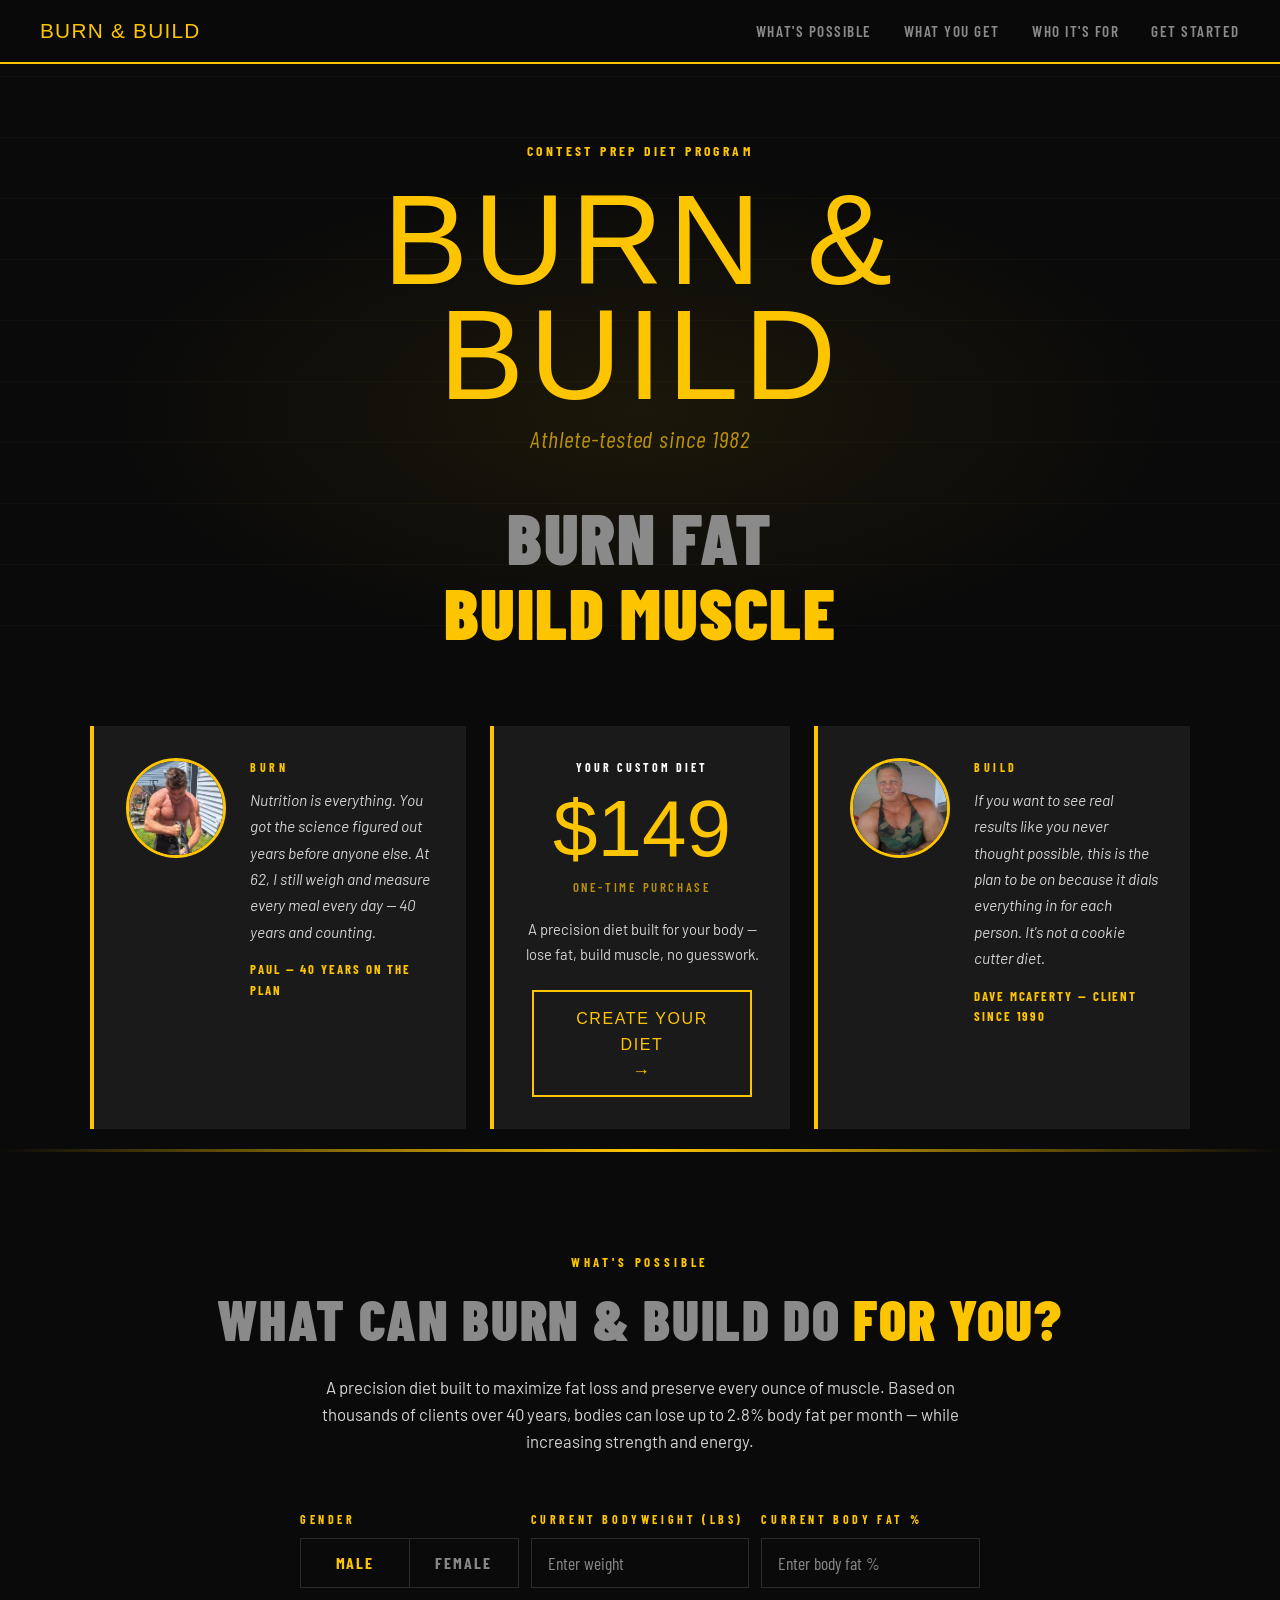
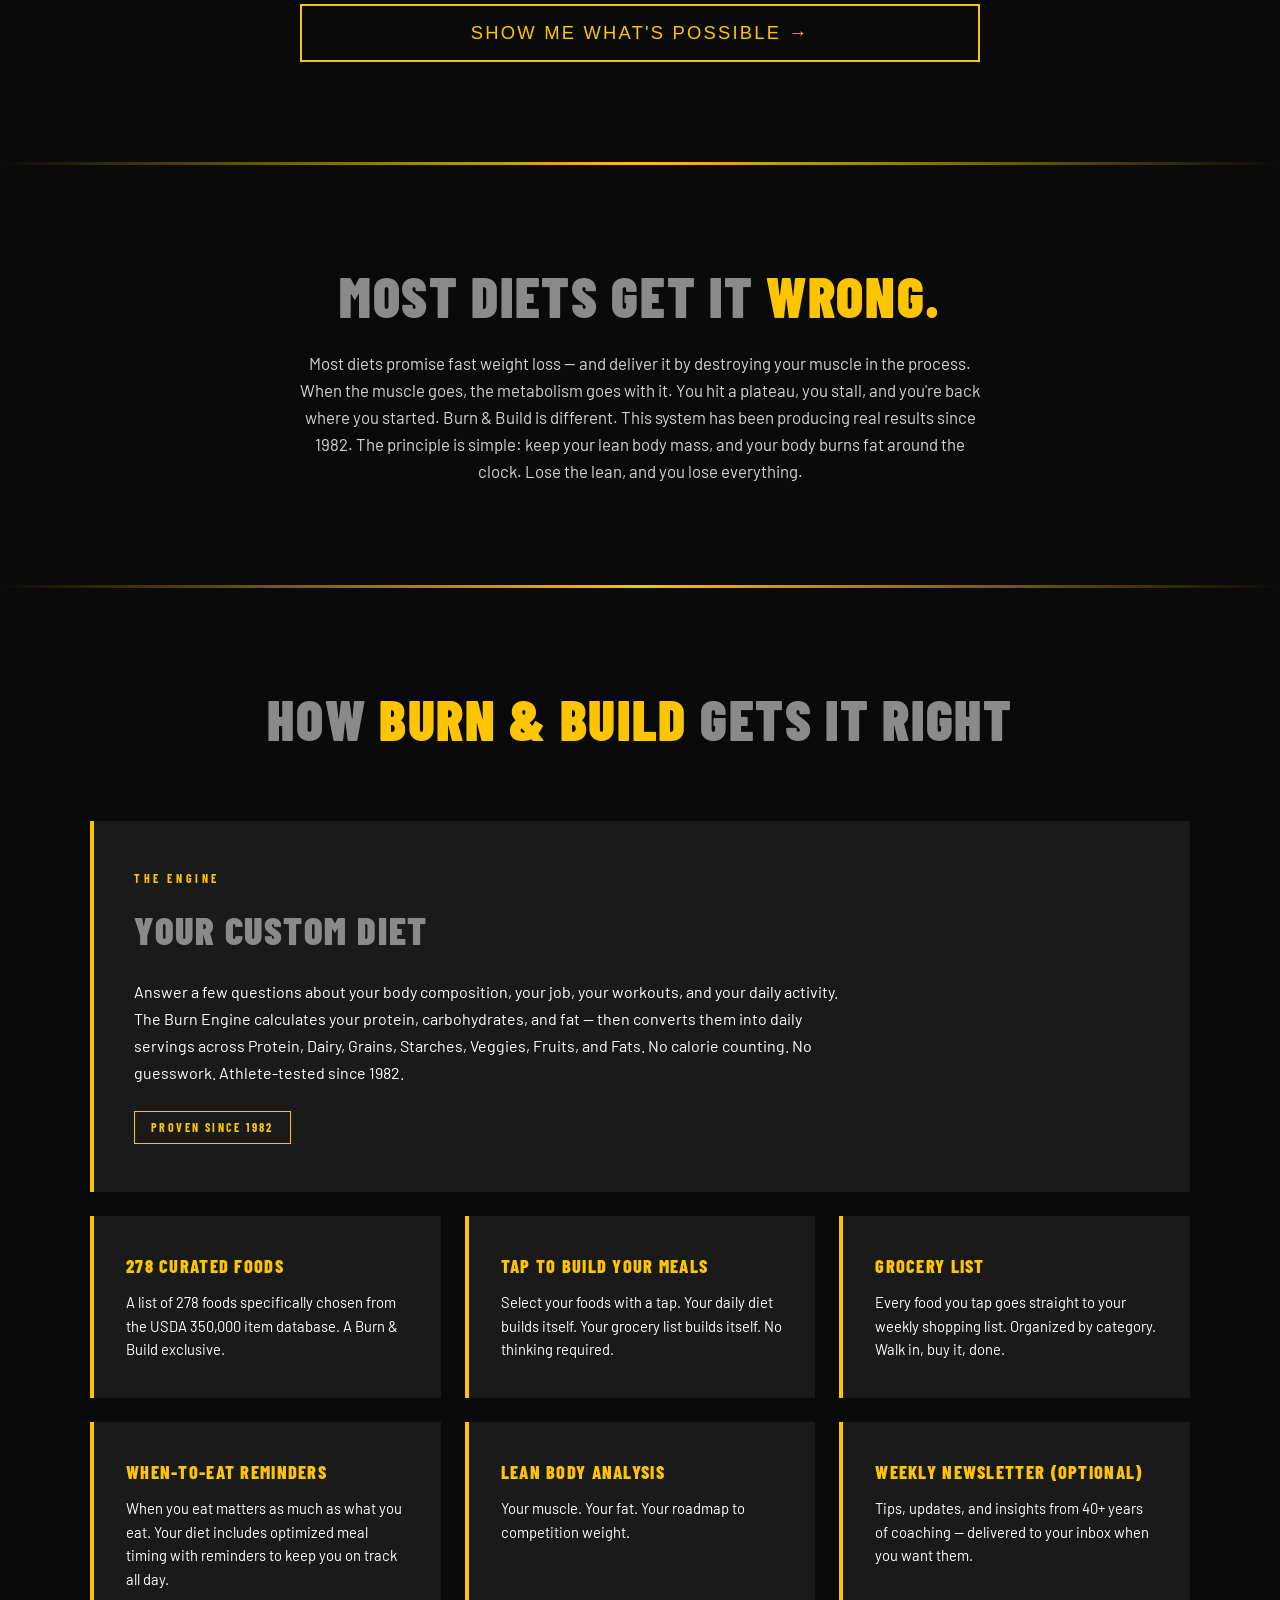
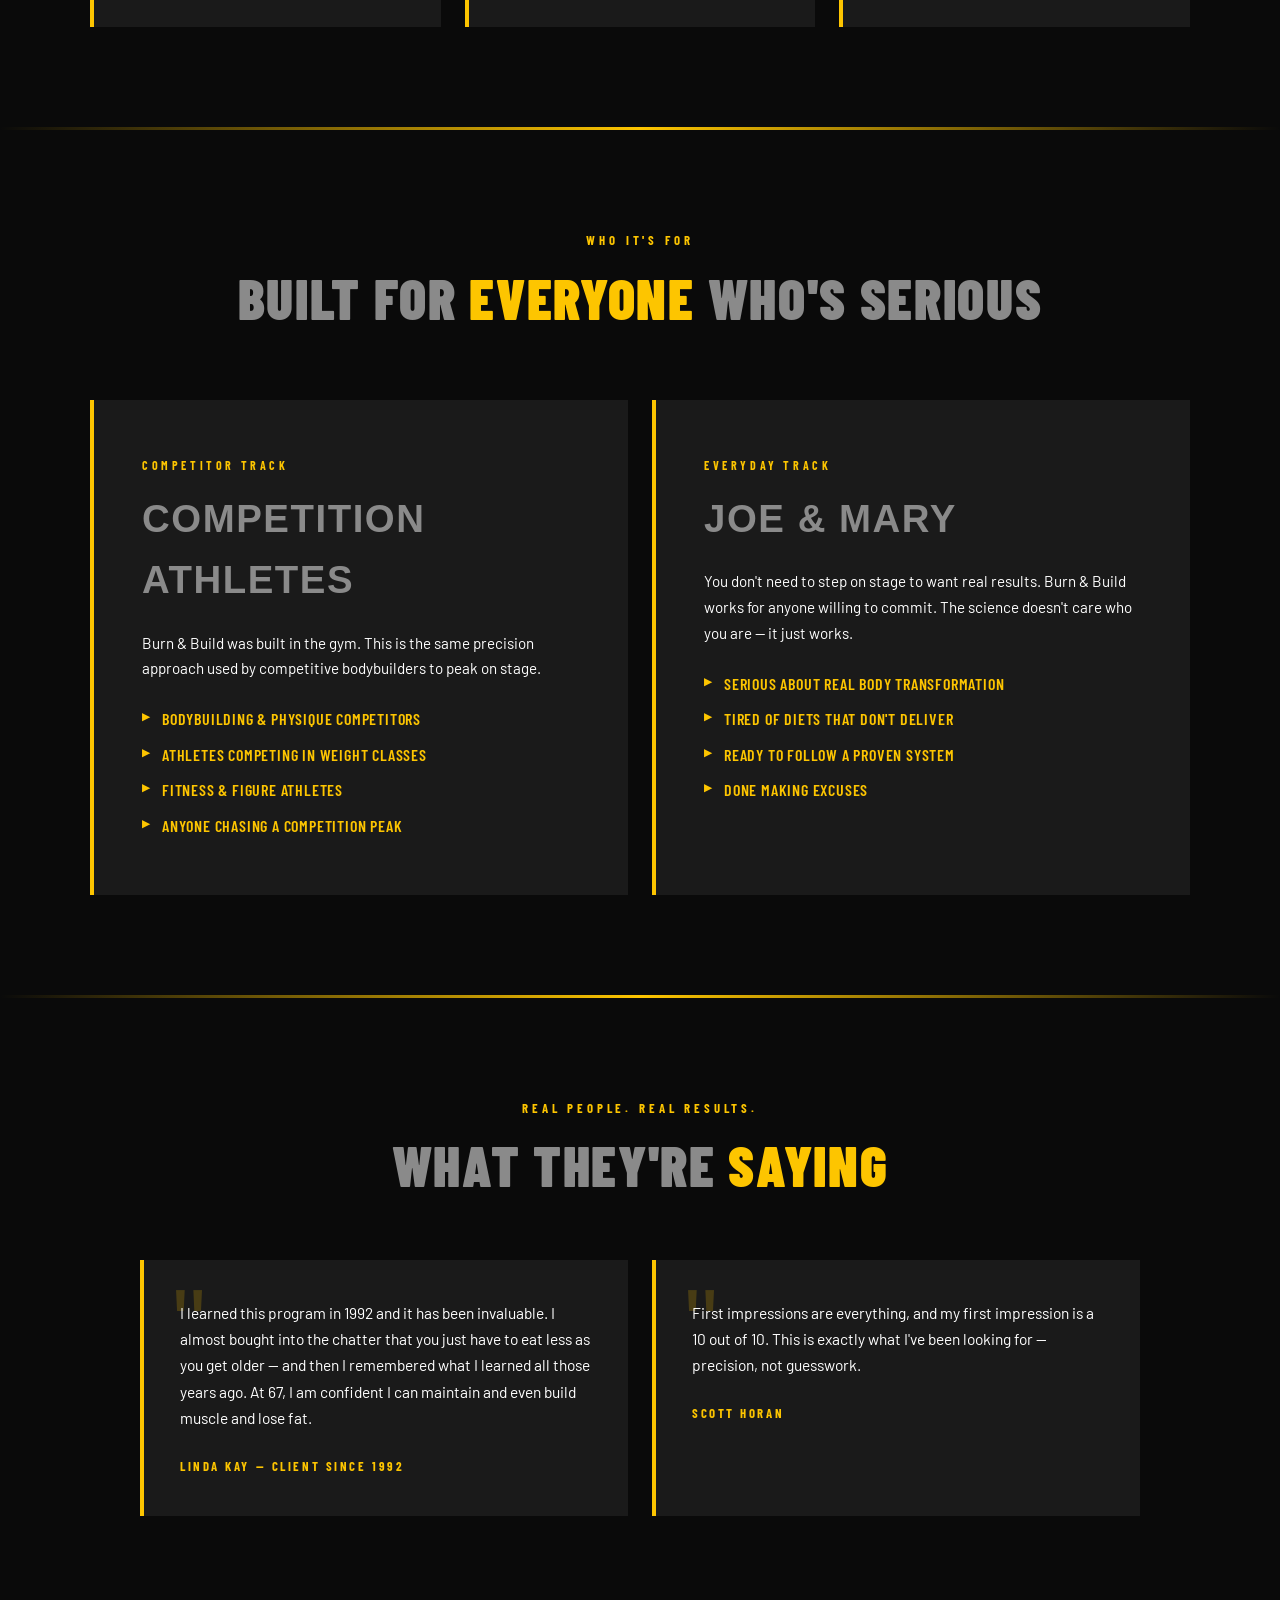
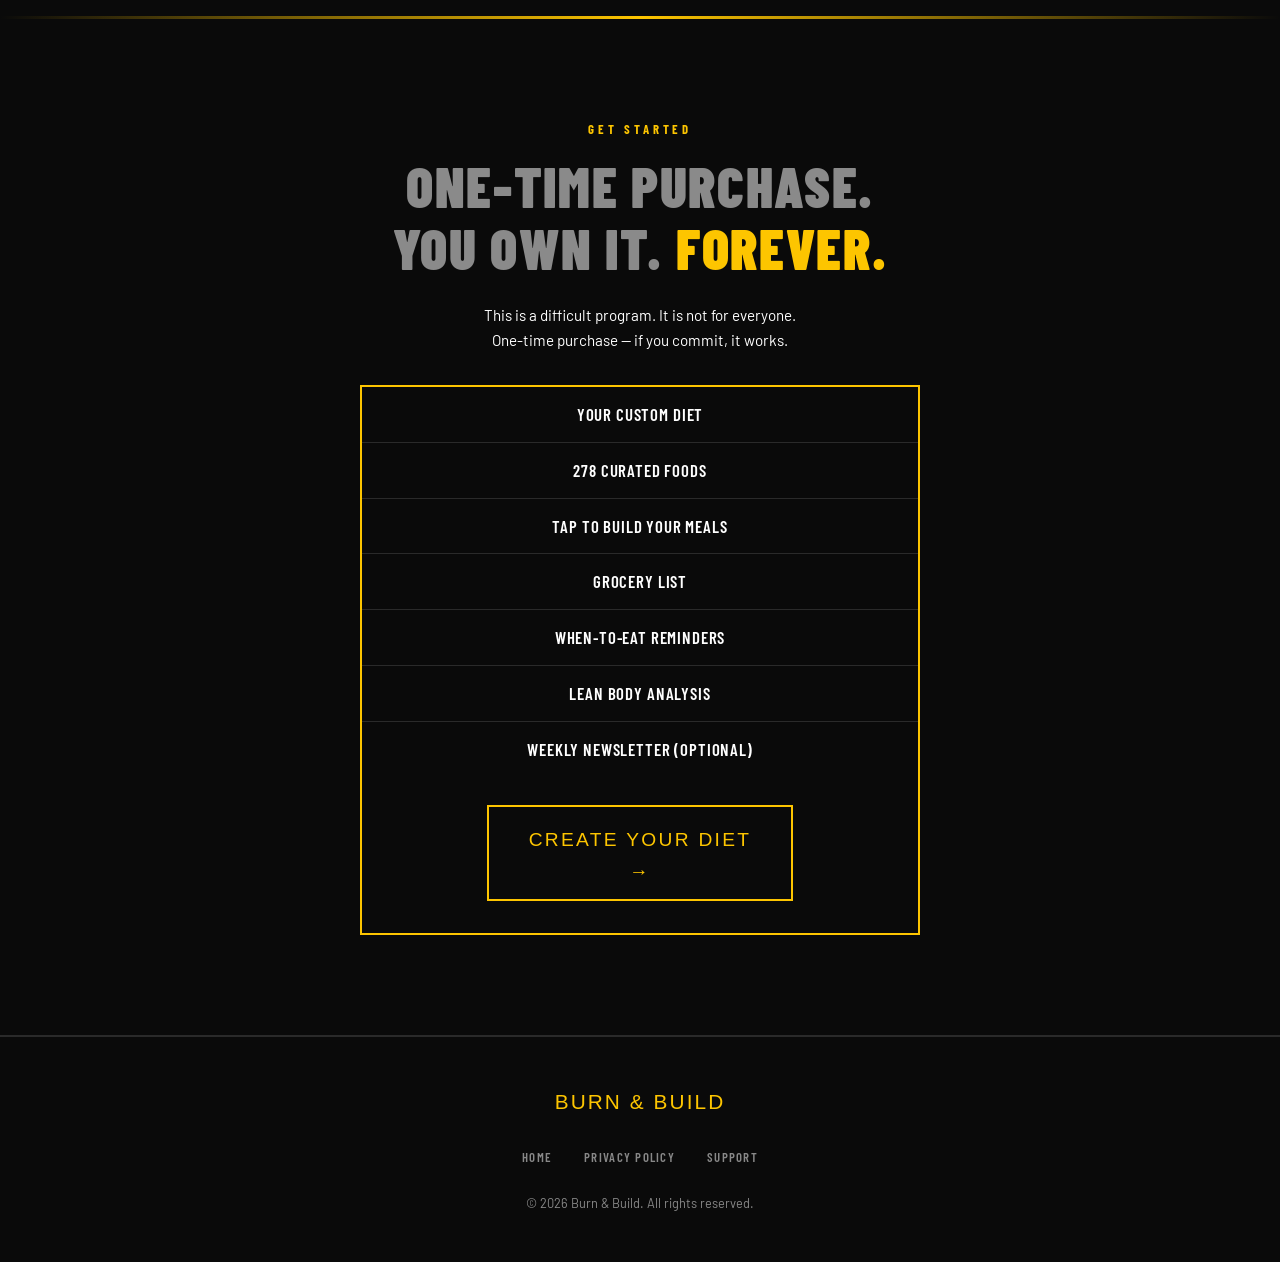
==== index.html @ c8ba6917 "Update curated foods card copy to USDA exclusive list Co-authored-by: Kory Edwards <koryedwards-del@" ====
<!DOCTYPE html>
<html lang="en">
<head>
  <meta charset="UTF-8" />
  <meta name="viewport" content="width=device-width, initial-scale=1.0" />
  <title>Burn & Build — Burn Fat. Build Muscle.</title>
  <meta name="description" content="A custom diet built from your body composition, job, workouts, and daily activity. No calorie counting. No guesswork. Athlete-tested since 1982." />
  <meta name="theme-color" content="#0A0A0A" />
  <link rel="canonical" href="https://burnandbuilddiet.com/" />
  <meta property="og:type" content="website" />
  <meta property="og:url" content="https://burnandbuilddiet.com/" />
  <meta property="og:title" content="Burn & Build — Burn Fat. Build Muscle." />
  <meta property="og:description" content="A custom diet built from your body composition, job, workouts, and daily activity. No calorie counting. No guesswork. Athlete-tested since 1982." />
  <link rel="icon" type="image/x-icon" href="favicon.ico" />
  <link rel="icon" type="image/png" sizes="32x32" href="favicon-32x32.png" />
  <link rel="icon" type="image/png" sizes="16x16" href="favicon-16x16.png" />
  <link rel="apple-touch-icon" sizes="180x180" href="apple-touch-icon.png" />
  <link rel="preconnect" href="https://fonts.googleapis.com" />
  <link href="https://fonts.googleapis.com/css2?family=Barlow+Condensed:wght@400;600;700;800;900&family=Barlow:wght@400;500;600&display=swap" rel="stylesheet" />
  <link rel="stylesheet" href="burnandbuild.css" />
  <style>
    .hero { display: flex; flex-direction: column; align-items: center; justify-content: center; text-align: center; padding: 140px 40px 20px; position: relative; overflow: hidden; }
    .hero::before { content: ''; position: absolute; inset: 0; background: radial-gradient(ellipse 60% 50% at 50% 60%, rgba(253,197,0,0.07) 0%, transparent 70%), repeating-linear-gradient(0deg, transparent, transparent 60px, rgba(253,197,0,0.03) 60px, rgba(253,197,0,0.03) 61px); pointer-events: none; }
    .wordmark { display: flex; flex-direction: column; align-items: center; width: 100%; max-width: 900px; margin-bottom: 16px; opacity: 0; animation: fadeUp 0.7s 0.3s forwards; position: relative; z-index: 1; }
    .wordmark-main { font-family: Impact, 'Arial Narrow', sans-serif; font-size: clamp(3rem, 12vw, 8rem); color: var(--yellow); letter-spacing: 0.04em; line-height: 0.9; text-transform: uppercase; }
    .wordmark-tagline { font-family: 'Barlow Condensed', sans-serif; font-weight: 400; font-style: italic; font-size: clamp(1rem, 2.5vw, 1.5rem); color: var(--yellow-dim); letter-spacing: 0.04em; margin-top: 8px; }
    .hero-eyebrow { font-family: 'Barlow Condensed', sans-serif; font-weight: 700; font-size: 0.85rem; letter-spacing: 0.25em; text-transform: uppercase; color: var(--yellow); margin-bottom: 20px; opacity: 0; animation: fadeUp 0.7s 0.1s forwards; position: relative; z-index: 1; }
    .hero-headline { font-family: 'Barlow Condensed', sans-serif; font-weight: 900; font-size: clamp(2rem, 6vw, 4.5rem); line-height: 1.05; text-transform: uppercase; letter-spacing: 0.02em; max-width: 900px; margin: 24px 0 16px; opacity: 0; animation: fadeUp 0.7s 0.6s forwards; color: #8A8A8A; position: relative; z-index: 1; }
    .hero-headline span { color: var(--yellow); }
    @keyframes fadeUp { from { opacity: 0; transform: translateY(24px); } to { opacity: 1; transform: translateY(0); } }

    .hero-stories { padding: 40px 40px 20px; background: var(--black); }
    .stories-inner { max-width: 1100px; margin: 0 auto; }
    .stories-grid { display: grid; grid-template-columns: 1fr minmax(240px, 300px) 1fr; gap: 24px; align-items: stretch; }
    .story-card { background: var(--gray); border: 1px solid var(--yellow-border); border-left: 4px solid var(--yellow); padding: 32px; display: grid; grid-template-columns: 100px 1fr; gap: 24px; align-items: start; }
    .story-price { background: var(--gray); border: 1px solid var(--yellow-border); border-left: 4px solid var(--yellow); padding: 32px 28px; text-align: center; display: flex; flex-direction: column; align-items: center; justify-content: center; }
    .story-price-label { font-family: 'Barlow Condensed', sans-serif; font-weight: 700; font-size: 0.75rem; letter-spacing: 0.25em; text-transform: uppercase; color: #FFFFFF; margin-bottom: 12px; }
    .story-price-amount { font-family: Impact, 'Arial Narrow', sans-serif; font-size: clamp(3.5rem, 8vw, 5rem); color: var(--yellow); line-height: 1; margin-bottom: 8px; }
    .story-price-period { font-family: 'Barlow Condensed', sans-serif; font-weight: 600; font-size: 0.8rem; letter-spacing: 0.2em; text-transform: uppercase; color: var(--yellow-dim); margin-bottom: 20px; }
    .story-price-body { color: var(--text-light); font-size: 0.92rem; line-height: 1.65; margin-bottom: 24px; }
    .story-price-cta { display: flex; flex-direction: column; align-items: center; gap: 6px; font-family: Impact, 'Arial Narrow', sans-serif; font-size: 1rem; letter-spacing: 0.1em; text-transform: uppercase; color: var(--yellow); border: 2px solid var(--yellow); padding: 14px 28px; text-decoration: none; transition: background 0.2s, color 0.2s; width: 100%; max-width: 220px; box-sizing: border-box; }
    .story-price-cta .cta-arrow { font-size: 1.1rem; line-height: 1; }
    .story-price-cta:hover { background: var(--yellow); color: var(--black); }
    .story-photo { width: 100px; height: 100px; border-radius: 50%; border: 3px solid var(--yellow); object-fit: cover; background: var(--dark); display: block; }
    .story-photo.placeholder { display: flex; align-items: center; justify-content: center; font-family: 'Barlow Condensed', sans-serif; font-weight: 900; font-size: 2rem; color: var(--yellow); }
    .story-label { font-family: 'Barlow Condensed', sans-serif; font-weight: 700; font-size: 0.75rem; letter-spacing: 0.3em; text-transform: uppercase; color: var(--yellow); margin-bottom: 10px; }
    .story-quote { color: var(--text-light); font-size: 0.97rem; line-height: 1.7; margin-bottom: 14px; font-style: italic; }
    .story-author { font-family: 'Barlow Condensed', sans-serif; font-weight: 700; font-size: 0.8rem; letter-spacing: 0.15em; text-transform: uppercase; color: var(--yellow); }
    .hero-cta { display: inline-block; font-family: Impact, 'Arial Narrow', sans-serif; font-size: 1.2rem; letter-spacing: 0.12em; text-transform: uppercase; color: var(--yellow); border: 2px solid var(--yellow); padding: 18px 48px; text-decoration: none; transition: background 0.2s, color 0.2s; }
    .hero-cta:hover { background: var(--yellow); color: var(--black); }

    .philosophy { background: var(--black); padding: 100px 40px; text-align: center; }
    .how { padding: 100px 40px; background: var(--black); }
    .how-inner { max-width: 1100px; margin: 0 auto; }
    .how-header { text-align: center; margin-bottom: 72px; }
    .deliver-hero { background: var(--gray); border: 1px solid var(--yellow-border); border-left: 4px solid var(--yellow); padding: 48px 40px; margin-bottom: 24px; }
    .deliver-hero-label { font-family: 'Barlow Condensed', sans-serif; font-weight: 700; font-size: 0.75rem; letter-spacing: 0.3em; text-transform: uppercase; color: var(--yellow); margin-bottom: 12px; }
    .deliver-hero-title { font-family: 'Barlow Condensed', sans-serif; font-weight: 900; font-size: clamp(1.8rem, 3vw, 2.6rem); text-transform: uppercase; letter-spacing: 0.04em; color: #8A8A8A; margin-bottom: 16px; }
    .deliver-hero-body { color: #FFFFFF; font-size: 1rem; line-height: 1.7; max-width: 720px; margin-bottom: 24px; }
    .deliver-hero-badge { display: inline-block; border: 1px solid var(--yellow); color: var(--yellow); font-family: 'Barlow Condensed', sans-serif; font-weight: 700; font-size: 0.75rem; letter-spacing: 0.2em; text-transform: uppercase; padding: 6px 16px; }
    .deliver-grid { display: grid; grid-template-columns: repeat(3, 1fr); gap: 24px; }
    .deliver-card { background: var(--gray); padding: 36px 32px; border: 1px solid var(--yellow-border); border-left: 4px solid var(--yellow); }
    .deliver-title { font-family: 'Barlow Condensed', sans-serif; font-weight: 800; font-size: 1.15rem; letter-spacing: 0.07em; text-transform: uppercase; color: var(--yellow); margin-bottom: 10px; }
    .deliver-body { color: #FFFFFF; font-size: 0.92rem; line-height: 1.6; }

    .who { padding: 100px 40px; background: var(--black); }
    .who-inner { max-width: 1100px; margin: 0 auto; }
    .who-header { text-align: center; margin-bottom: 72px; }
    .who-cards { display: grid; grid-template-columns: 1fr 1fr; gap: 24px; }
    .who-card { background: var(--gray); padding: 56px 48px; border: 1px solid var(--yellow-border); border-left: 4px solid var(--yellow); }
    .who-card-label { font-family: 'Barlow Condensed', sans-serif; font-weight: 700; font-size: 0.75rem; letter-spacing: 0.3em; text-transform: uppercase; color: var(--yellow); margin-bottom: 12px; }
    .who-card-title { font-family: Impact, 'Arial Narrow', sans-serif; font-size: 2.4rem; text-transform: uppercase; letter-spacing: 0.04em; color: #8A8A8A; margin-bottom: 20px; }
    .who-card-body { color: #FFFFFF; font-size: 0.95rem; line-height: 1.7; }
    .who-list { margin-top: 24px; list-style: none; display: flex; flex-direction: column; gap: 10px; }
    .who-list li { font-family: 'Barlow Condensed', sans-serif; font-weight: 600; font-size: 1rem; letter-spacing: 0.05em; text-transform: uppercase; padding-left: 20px; position: relative; color: var(--yellow); }
    .who-list li::before { content: '▶'; position: absolute; left: 0; color: var(--yellow); font-size: 0.6rem; top: 3px; }

    .testimonials { padding: 100px 40px; background: var(--black); }
    .testimonials-inner { max-width: 1000px; margin: 0 auto; }
    .testimonials-header { text-align: center; margin-bottom: 64px; }
    .testi-grid { display: grid; grid-template-columns: repeat(auto-fit, minmax(300px, 1fr)); gap: 24px; }
    .testi { background: var(--gray); padding: 40px 36px; position: relative; border: 1px solid var(--yellow-border); border-left: 4px solid var(--yellow); }
    .testi::before { content: '"'; font-family: Impact, sans-serif; font-size: 6rem; color: var(--yellow); line-height: 1; opacity: 0.2; position: absolute; top: 16px; left: 28px; }
    .testi-text { color: #FFFFFF; font-size: 0.97rem; line-height: 1.7; margin-bottom: 24px; position: relative; z-index: 1; }
    .testi-author { font-family: 'Barlow Condensed', sans-serif; font-weight: 700; font-size: 0.8rem; letter-spacing: 0.2em; text-transform: uppercase; color: var(--yellow); }

    .pricing { padding: 100px 40px; background: var(--black); text-align: center; }
    .pricing-inner { max-width: 560px; margin: 0 auto; }
    .pricing-intro { color: #FFFFFF; font-size: 0.95rem; line-height: 1.65; margin-bottom: 32px; }
    .price-box { border: 2px solid var(--yellow); padding: 0; margin: 0; text-align: center; overflow: hidden; }
    .price-includes { list-style: none; margin: 0; display: flex; flex-direction: column; }
    .price-includes li { font-family: 'Barlow Condensed', sans-serif; font-weight: 600; font-size: 1.05rem; letter-spacing: 0.05em; text-transform: uppercase; color: #FFFFFF; padding: 14px 24px; border-bottom: 1px solid var(--gray-mid); }
    .price-includes li:last-child { border-bottom: none; }
    .price-cta-wrap { padding: 28px 32px 32px; display: flex; justify-content: center; }
    .price-cta { display: flex; flex-direction: column; align-items: center; gap: 6px; font-family: Impact, 'Arial Narrow', sans-serif; font-size: 1.2rem; letter-spacing: 0.12em; text-transform: uppercase; color: var(--yellow); background: transparent; border: 2px solid var(--yellow); padding: 18px 40px; text-decoration: none; transition: background 0.2s, color 0.2s; box-sizing: border-box; min-width: 220px; }
    .price-cta .cta-arrow { font-size: 1.2rem; line-height: 1; }
    .price-cta:hover { background: var(--yellow); color: var(--black); }

    .calculator { padding: 100px 40px; background: var(--black); }
    .calc-inner { max-width: 1100px; margin: 0 auto; }
    .calc-header { text-align: center; margin-bottom: 56px; }
    .calc-header .section-body { margin-bottom: 0; }
    .calc-form { max-width: 680px; margin: 0 auto; }
    .calc-results { display: none; margin-top: 40px; border-top: 1px solid var(--gray-mid); padding-top: 32px; max-width: 680px; margin-left: auto; margin-right: auto; }
    .calc-col { display: flex; flex-direction: column; }
    .calc-label { font-family: 'Barlow Condensed', sans-serif; font-weight: 700; font-size: 0.75rem; letter-spacing: 0.3em; text-transform: uppercase; color: var(--yellow); margin-bottom: 8px; }
    .gender-tabs { display: flex; height: 50px; border: 1.5px solid var(--gray-mid); box-sizing: border-box; }
    .gender-tab { flex: 1; padding: 0; height: 100%; font-family: 'Barlow Condensed', sans-serif; font-weight: 700; font-size: 1rem; letter-spacing: 0.12em; text-transform: uppercase; border: none; cursor: pointer; transition: color 0.15s; background: var(--black); color: var(--text-dim); }
    .gender-tab:first-child { border-right: 1px solid var(--gray-mid); }
    .gender-tab.active { color: var(--yellow); background: var(--black); }
    .calc-input { display: block; width: 100%; height: 50px; background: var(--black); border: 1.5px solid var(--gray-mid); color: var(--text); font-family: 'Barlow Condensed', sans-serif; font-weight: 600; font-size: 1.1rem; padding: 0 16px; outline: none; transition: border-color 0.2s; box-sizing: border-box; }
    #calc-gender { display: none; }
    .calc-input::placeholder { color: var(--text-dim); font-weight: 400; }
    .calc-input:focus { border-color: var(--yellow); }
    .calc-input::-webkit-outer-spin-button, .calc-input::-webkit-inner-spin-button { -webkit-appearance: none; margin: 0; }
    .calc-input[type=number] { -moz-appearance: textfield; }
    .calc-btn { display: block; width: 100%; background: none; color: var(--yellow); border: 2px solid var(--yellow); font-family: Impact, 'Arial Narrow', sans-serif; font-size: 1.15rem; letter-spacing: 0.12em; text-transform: uppercase; padding: 16px 0; cursor: pointer; transition: background 0.2s, color 0.2s; margin-top: 8px; }
    .calc-btn:hover { background: var(--yellow); color: var(--black); }
    .calc-results.visible { display: block; }
    .calc-row { display: grid; grid-template-columns: 1fr 1fr 1fr; gap: 12px; margin-bottom: 16px; align-items: end; }
    .calc-narrative { font-size: 1.05rem; color: #FFFFFF; line-height: 1.7; margin-bottom: 32px; }
    .calc-narrative strong { color: #FFFFFF; font-weight: 700; }
    .calc-table { width: 100%; border-collapse: collapse; margin-bottom: 24px; }
    .calc-table th { font-family: 'Barlow Condensed', sans-serif; font-weight: 700; font-size: 0.72rem; letter-spacing: 0.2em; text-transform: uppercase; color: var(--text-dim); padding: 0 0 12px; text-align: left; border-bottom: 1px solid var(--gray-mid); }
    .calc-table td { padding: 16px 0; border-bottom: 1px solid rgba(255,255,255,0.05); font-size: 0.97rem; color: #FFFFFF; vertical-align: middle; }
    .calc-table tr.row-current td { font-weight: 700; color: #FFFFFF; }
    .ace-badge { display: inline-block; background: transparent; color: var(--yellow); font-family: 'Barlow Condensed', sans-serif; font-weight: 700; font-size: 0.7rem; letter-spacing: 0.12em; text-transform: uppercase; padding: 3px 8px; margin-left: 8px; vertical-align: middle; }
    .calc-disclaimer { font-size: 0.78rem; color: #FFFFFF; line-height: 1.6; margin-top: 24px; }

    @media (max-width: 900px) {
      .stories-grid { grid-template-columns: 1fr; }
      .story-card { grid-template-columns: 80px 1fr; padding: 28px 24px; }
      .story-price { padding: 40px 28px; }
      .who-cards { grid-template-columns: 1fr; }
      .deliver-grid { grid-template-columns: 1fr 1fr; }
    }
    @media (max-width: 600px) {
      .hero { padding: 100px 20px 60px; }
      .who-card { padding: 40px 28px; }
      .deliver-grid { grid-template-columns: 1fr; }
      .deliver-hero { padding: 36px 24px; }
      .calculator { padding: 80px 20px; }
      .calc-row { grid-template-columns: 1fr; gap: 16px; }
      .pricing { padding: 80px 20px; }
      .price-cta-wrap { padding: 24px 20px 28px; }
    }
  </style>
</head>
<body>

  <nav>
    <a href="/" class="nav-logo">Burn &amp; Build</a>
    <ul class="nav-links">
      <li><a href="#calculator">What's Possible</a></li>
      <li><a href="#how">What You Get</a></li>
      <li><a href="#who">Who It's For</a></li>
      <li><a href="#pricing">Get Started</a></li>
    </ul>
    <button class="hamburger" id="hamburger" aria-label="Menu"><span></span><span></span><span></span></button>
  </nav>
  <div class="mobile-nav" id="mobile-nav">
    <a href="#calculator">What's Possible</a>
    <a href="#how">What You Get</a>
    <a href="#who">Who It's For</a>
    <a href="#pricing">Get Started</a>
    <a href="/privacypolicy.html">Privacy Policy</a>
    <a href="/support.html">Support</a>
  </div>

  <section class="hero">
    <p class="hero-eyebrow">Contest Prep Diet Program</p>
    <div class="wordmark">
      <div class="wordmark-main">Burn &amp; Build</div>
      <div class="wordmark-tagline">Athlete-tested since 1982</div>
    </div>
    <h1 class="hero-headline">Burn Fat<br /><span>Build Muscle</span></h1>
  </section>

  <section class="hero-stories" id="stories">
    <div class="stories-inner">
      <div class="stories-grid">
        <article class="story-card">
          <img class="story-photo" src="images/paulmix62.png" alt="Paul" width="100" height="100" onerror="this.replaceWith(Object.assign(document.createElement('div'),{className:'story-photo placeholder',textContent:'P'}))" />
          <div>
            <p class="story-label">Burn</p>
            <p class="story-quote">Nutrition is everything. You got the science figured out years before anyone else. At 62, I still weigh and measure every meal every day — 40 years and counting.</p>
            <p class="story-author">Paul — 40 Years on the Plan</p>
          </div>
        </article>
        <article class="story-price">
          <p class="story-price-label">Your Custom Diet</p>
          <p class="story-price-amount">$149</p>
          <p class="story-price-period">One-Time Purchase</p>
          <p class="story-price-body">A precision diet built for your body — lose fat, build muscle, no guesswork.</p>
          <a class="story-price-cta" href="https://program-creator-3tzd.onrender.com/createyourfoodplan/"><span>Create Your Diet</span><span class="cta-arrow">&rarr;</span></a>
        </article>
        <article class="story-card">
          <img class="story-photo" src="images/dave.jpg" alt="Dave McAferty" width="100" height="100" onerror="this.replaceWith(Object.assign(document.createElement('div'),{className:'story-photo placeholder',textContent:'D'}))" />
          <div>
            <p class="story-label">Build</p>
            <p class="story-quote">If you want to see real results like you never thought possible, this is the plan to be on because it dials everything in for each person. It's not a cookie cutter diet.</p>
            <p class="story-author">Dave McAferty — Client Since 1990</p>
          </div>
        </article>
      </div>
    </div>
  </section>

  <div class="divider"></div>

  <section class="calculator" id="calculator">
    <div class="calc-inner">
      <div class="calc-header">
        <p class="section-label">What's Possible</p>
        <h2 class="section-title">What Can Burn &amp; Build Do <span>for You?</span></h2>
        <p class="section-body">A precision diet built to maximize fat loss and preserve every ounce of muscle. Based on thousands of clients over 40 years, bodies can lose up to 2.8% body fat per month — while increasing strength and energy.</p>
      </div>
      <div class="calc-form">
      <div class="calc-row">
        <div class="calc-col">
          <div class="calc-label">Gender</div>
          <div class="gender-tabs">
            <button class="gender-tab active" id="tab-male" type="button">Male</button>
            <button class="gender-tab" id="tab-female" type="button">Female</button>
          </div>
          <input type="hidden" id="calc-gender" value="male" />
        </div>
        <div class="calc-col">
          <div class="calc-label">Current Bodyweight (lbs)</div>
          <input class="calc-input" id="calc-weight" type="number" min="1" placeholder="Enter weight" />
        </div>
        <div class="calc-col">
          <div class="calc-label">Current Body Fat %</div>
          <input class="calc-input" id="calc-bf" type="number" min="1" max="70" placeholder="Enter body fat %" />
        </div>
      </div>
      <button class="calc-btn" id="calc-btn" type="button">Show Me What's Possible &rarr;</button>
      </div>
      <div class="calc-results" id="calc-results">
        <p class="calc-narrative" id="calc-narrative"></p>
        <table class="calc-table">
          <thead><tr><th>Timeline</th><th>Body Fat %</th><th>Bodyweight</th></tr></thead>
          <tbody id="calc-tbody"></tbody>
        </table>
        <p class="calc-disclaimer">Results may vary. This tool is for informational purposes only and does not constitute medical or nutritional advice. Individual results depend on starting body composition, program adherence, diet, exercise, and other factors. Consult a qualified healthcare professional before beginning any diet or exercise program.</p>
      </div>
    </div>
  </section>

  <div class="divider"></div>

  <section class="philosophy">
    <h2 class="section-title">Most Diets Get It <span>Wrong.</span></h2>
    <p class="section-body">Most diets promise fast weight loss — and deliver it by destroying your muscle in the process. When the muscle goes, the metabolism goes with it. You hit a plateau, you stall, and you're back where you started. Burn &amp; Build is different. This system has been producing real results since 1982. The principle is simple: keep your lean body mass, and your body burns fat around the clock. Lose the lean, and you lose everything.</p>
  </section>

  <div class="divider"></div>

  <section class="how" id="how">
    <div class="how-inner">
      <div class="how-header">
        <h2 class="section-title">How <span>Burn &amp; Build</span> Gets It Right</h2>
      </div>
      <div class="deliver-hero">
        <div class="deliver-hero-label">The Engine</div>
        <h3 class="deliver-hero-title">Your Custom Diet</h3>
        <p class="deliver-hero-body">Answer a few questions about your body composition, your job, your workouts, and your daily activity. The Burn Engine calculates your protein, carbohydrates, and fat — then converts them into daily servings across Protein, Dairy, Grains, Starches, Veggies, Fruits, and Fats. No calorie counting. No guesswork. Athlete-tested since 1982.</p>
        <span class="deliver-hero-badge">Proven Since 1982</span>
      </div>
      <div class="deliver-grid">
        <div class="deliver-card">
          <div class="deliver-title">278 Curated Foods</div>
          <p class="deliver-body">A list of 278 foods specifically chosen from the USDA 350,000 item database. A Burn &amp; Build exclusive.</p>
        </div>
        <div class="deliver-card">
          <div class="deliver-title">Tap to Build Your Meals</div>
          <p class="deliver-body">Select your foods with a tap. Your daily diet builds itself. Your grocery list builds itself. No thinking required.</p>
        </div>
        <div class="deliver-card">
          <div class="deliver-title">Grocery List</div>
          <p class="deliver-body">Every food you tap goes straight to your weekly shopping list. Organized by category. Walk in, buy it, done.</p>
        </div>
        <div class="deliver-card">
          <div class="deliver-title">When-to-Eat Reminders</div>
          <p class="deliver-body">When you eat matters as much as what you eat. Your diet includes optimized meal timing with reminders to keep you on track all day.</p>
        </div>
        <div class="deliver-card">
          <div class="deliver-title">Lean Body Analysis</div>
          <p class="deliver-body">Your muscle. Your fat. Your roadmap to competition weight.</p>
        </div>
        <div class="deliver-card">
          <div class="deliver-title">Weekly Newsletter (Optional)</div>
          <p class="deliver-body">Tips, updates, and insights from 40+ years of coaching — delivered to your inbox when you want them.</p>
        </div>
      </div>
    </div>
  </section>

  <div class="divider"></div>

  <section class="who" id="who">
    <div class="who-inner">
      <div class="who-header">
        <p class="section-label">Who It's For</p>
        <h2 class="section-title">Built for <span>Everyone</span> Who's Serious</h2>
      </div>
      <div class="who-cards">
        <div class="who-card">
          <div class="who-card-label">Competitor Track</div>
          <h3 class="who-card-title">Competition Athletes</h3>
          <p class="who-card-body">Burn &amp; Build was built in the gym. This is the same precision approach used by competitive bodybuilders to peak on stage.</p>
          <ul class="who-list">
            <li>Bodybuilding &amp; Physique Competitors</li>
            <li>Athletes Competing in Weight Classes</li>
            <li>Fitness &amp; Figure Athletes</li>
            <li>Anyone Chasing a Competition Peak</li>
          </ul>
        </div>
        <div class="who-card">
          <div class="who-card-label">Everyday Track</div>
          <h3 class="who-card-title">Joe &amp; Mary</h3>
          <p class="who-card-body">You don't need to step on stage to want real results. Burn &amp; Build works for anyone willing to commit. The science doesn't care who you are — it just works.</p>
          <ul class="who-list">
            <li>Serious About Real Body Transformation</li>
            <li>Tired of Diets That Don't Deliver</li>
            <li>Ready to Follow a Proven System</li>
            <li>Done Making Excuses</li>
          </ul>
        </div>
      </div>
    </div>
  </section>

  <div class="divider"></div>

  <section class="testimonials">
    <div class="testimonials-inner">
      <div class="testimonials-header">
        <p class="section-label">Real People. Real Results.</p>
        <h2 class="section-title">What They're <span>Saying</span></h2>
      </div>
      <div class="testi-grid">
        <div class="testi">
          <p class="testi-text">I learned this program in 1992 and it has been invaluable. I almost bought into the chatter that you just have to eat less as you get older — and then I remembered what I learned all those years ago. At 67, I am confident I can maintain and even build muscle and lose fat.</p>
          <div class="testi-author">Linda Kay — Client Since 1992</div>
        </div>
        <div class="testi">
          <p class="testi-text">First impressions are everything, and my first impression is a 10 out of 10. This is exactly what I've been looking for — precision, not guesswork.</p>
          <div class="testi-author">Scott Horan</div>
        </div>
      </div>
    </div>
  </section>

  <div class="divider"></div>

  <section class="pricing" id="pricing">
    <div class="pricing-inner">
      <p class="section-label">Get Started</p>
      <h2 class="section-title">One-Time Purchase. You Own It. <span>Forever.</span></h2>
      <p class="pricing-intro">This is a difficult program. It is not for everyone.<br />One-time purchase — if you commit, it works.</p>
      <div class="price-box">
        <ul class="price-includes">
          <li>Your Custom Diet</li>
          <li>278 Curated Foods</li>
          <li>Tap to Build Your Meals</li>
          <li>Grocery List</li>
          <li>When-to-Eat Reminders</li>
          <li>Lean Body Analysis</li>
          <li>Weekly Newsletter (Optional)</li>
        </ul>
        <div class="price-cta-wrap">
          <a class="price-cta" href="https://program-creator-3tzd.onrender.com/createyourfoodplan/"><span>Create Your Diet</span><span class="cta-arrow">&rarr;</span></a>
        </div>
      </div>
    </div>
  </section>

  <footer>
    <div class="footer-logo">Burn &amp; Build</div>
    <ul class="footer-links">
      <li><a href="/">Home</a></li>
      <li><a href="/privacypolicy.html">Privacy Policy</a></li>
      <li><a href="/support.html">Support</a></li>
    </ul>
    <p class="footer-copy">&copy; 2026 Burn &amp; Build. All rights reserved.</p>
  </footer>

  <script>
    document.getElementById('tab-male').addEventListener('click', function() {
      document.getElementById('calc-gender').value = 'male';
      document.getElementById('tab-male').classList.add('active');
      document.getElementById('tab-female').classList.remove('active');
    });
    document.getElementById('tab-female').addEventListener('click', function() {
      document.getElementById('calc-gender').value = 'female';
      document.getElementById('tab-female').classList.add('active');
      document.getElementById('tab-male').classList.remove('active');
    });

    function aceBadge(bf, gender, isFloor) {
      if (isFloor) return { label: 'Showtime', cls: '' };
      if (gender === 'male') { if (bf <= 24 && bf > 13) return { label: 'Average', cls: '' }; }
      else { if (bf <= 31 && bf > 20) return { label: 'Average', cls: '' }; }
      return null;
    }

    document.getElementById('calc-btn').addEventListener('click', function () {
      var gender = document.getElementById('calc-gender').value;
      var weight = parseFloat(document.getElementById('calc-weight').value);
      var bf = parseFloat(document.getElementById('calc-bf').value);
      var targetBf = gender === 'male' ? 4.68 : 8.95;
      var dropPerMonth = 2.8;
      var weeksPerCycle = 8;
      var dropPerCycle = dropPerMonth * (weeksPerCycle / 4);
      if (!weight || weight <= 0 || !bf || bf <= targetBf || bf > 70) return;
      var lbm = weight * (1 - bf / 100);
      var finalWeight = lbm / (1 - targetBf / 100);
      var fullCycles = Math.floor((bf - targetBf) / dropPerCycle);
      var remainder = (bf - targetBf) % dropPerCycle;
      var partialWeeks = remainder > 0 ? (remainder / dropPerCycle) * 8 : 0;
      var totalWeeks = fullCycles * 8 + partialWeeks;
      var wholeWeeks = Math.round(totalWeeks);
      document.getElementById('calc-narrative').innerHTML =
        '<strong>Pro Tip:</strong> Transforming your body is a balance of lean body mass (muscle shape) and how much body fat is covering it up. Based on the data you provided, Burn &amp; Build can take you from <strong>' +
        weight.toFixed(0) + ' lbs at ' + bf.toFixed(0) + '%</strong> to <strong>' +
        finalWeight.toFixed(1) + ' lbs at ' + targetBf + '%</strong> in <strong>' + wholeWeeks + ' weeks</strong> — while increasing your strength and energy. If the projected body weight at your desired body fat seems too low, it means you need more muscle. Participate in weight training and follow your Burn &amp; Build diet for fastest results.';
      var tbody = '';
      var curBf = bf;
      var shownBadges = {};
      tbody += '<tr class="row-current"><td>Current</td><td>' + bf.toFixed(0) + '%</td><td>' + weight.toFixed(0) + ' lbs</td></tr>';
      var cycleWeeks = 0;
      while (curBf > targetBf) {
        var newBf = curBf - dropPerCycle;
        var isFloor = false;
        var isPartial = false;
        if (newBf <= targetBf) { newBf = targetBf; isFloor = true; }
        if (isFloor && remainder > 0) isPartial = true;
        var newWeight = lbm / (1 - newBf / 100);
        var badge = aceBadge(newBf, gender, isFloor);
        var bHtml = '';
        if (badge && !shownBadges[badge.label]) { shownBadges[badge.label] = true; bHtml = '<span class="ace-badge">' + badge.label + '</span>'; }
        if (isPartial) {
          cycleWeeks += partialWeeks;
          tbody += '<tr><td>' + Math.round(cycleWeeks) + ' weeks</td><td>' + targetBf + '%' + bHtml + '</td><td>' + newWeight.toFixed(1) + ' lbs</td></tr>';
        } else {
          cycleWeeks += 8;
          tbody += '<tr><td>' + cycleWeeks + ' weeks</td><td>' + newBf.toFixed(0) + '%' + bHtml + '</td><td>' + newWeight.toFixed(1) + ' lbs</td></tr>';
        }
        curBf = newBf;
      }
      document.getElementById('calc-tbody').innerHTML = tbody;
      document.getElementById('calc-results').classList.add('visible');
    });

    var ham = document.getElementById('hamburger');
    var mobileNav = document.getElementById('mobile-nav');
    ham.addEventListener('click', function() { mobileNav.classList.toggle('open'); });
    mobileNav.querySelectorAll('a').forEach(function(a) {
      a.addEventListener('click', function() { mobileNav.classList.remove('open'); });
    });
  </script>
</body>
</html>
---- burnandbuild.css ----
/* ============================================================
   BURN & BUILD — Shared Design System
   burnandbuild.css
   All pages link this file. Page-specific styles stay inline.
   ============================================================ */

/* ------------------------------------------------------------
   DESIGN TOKENS
   Change here, updates everywhere.
   ------------------------------------------------------------ */
:root {
  /* Colors */
  --yellow:        #FDC500;
  --yellow-dim:    #B8900A;
  --black:         #0A0A0A;
  --dark:          #111111;
  --gray:          #1A1A1A;
  --gray-mid:      #2A2A2A;
  --text:          #8A8A8A;
  --text-dim:      #888888;
  --text-light:    #D4D4D4;
  --text-heading:  #8A8A8A;

  /* Fonts */
  --font-display:  Impact, 'Arial Narrow', sans-serif;
  --font-heading:  'Barlow Condensed', sans-serif;
  --font-body:     'Barlow', sans-serif;

  /* Type scale */
  --text-wordmark:  clamp(4.5rem, 17vw, 13rem);   /* Hero wordmark */
  --text-h1:        clamp(2.5rem, 6vw, 5rem);      /* Page hero headlines */
  --text-h2:        clamp(2rem, 5vw, 3.5rem);      /* Section titles */
  --text-h3:        clamp(1.8rem, 3vw, 2.6rem);    /* Sub-section titles */
  --text-h4:        1.25rem;                        /* Card / step titles */
  --text-h5:        1.15rem;                        /* Small card titles */
  --text-label:     0.8rem;                         /* Eyebrow labels */
  --text-nav:       0.95rem;                        /* Nav links */
  --text-body:      1.05rem;                        /* Body copy */
  --text-small:     0.92rem;                        /* Small body */
  --text-meta:      0.8rem;                         /* Footer copy, disclaimers */

  /* Letter spacing */
  --tracking-wide:   0.1em;
  --tracking-wider:  0.2em;
  --tracking-widest: 0.3em;
  --tracking-display: 0.04em;
  --tracking-label:  0.25em;

  /* Spacing */
  --nav-height:     64px;
  --section-v:      100px;
  --section-h:      40px;
  --page-max:       1100px;
  --page-max-narrow: 760px;
  --card-pad:       48px 36px;
  --card-pad-sm:    36px 32px;
}

/* ------------------------------------------------------------
   RESET
   ------------------------------------------------------------ */
*, *::before, *::after { box-sizing: border-box; margin: 0; padding: 0; }
html { scroll-behavior: smooth; }

/* ------------------------------------------------------------
   BASE
   ------------------------------------------------------------ */
body {
  background: var(--black);
  color: var(--text);
  font-family: var(--font-body);
  font-size: 17px;
  line-height: 1.6;
  overflow-x: hidden;
}

a { color: var(--yellow); text-decoration: none; }

/* ------------------------------------------------------------
   DIVIDER
   ------------------------------------------------------------ */
.divider {
  height: 3px;
  background: linear-gradient(90deg, transparent, var(--yellow), transparent);
}

/* ------------------------------------------------------------
   NAV
   ------------------------------------------------------------ */
nav {
  position: fixed;
  top: 0; left: 0; right: 0;
  z-index: 100;
  background: rgba(10,10,10,0.95);
  backdrop-filter: blur(8px);
  border-bottom: 2px solid var(--yellow);
  display: flex;
  align-items: center;
  justify-content: space-between;
  padding: 0 40px;
  height: var(--nav-height);
}

.nav-logo {
  font-family: var(--font-display);
  font-size: 1.3rem;
  letter-spacing: 0.06em;
  color: var(--yellow);
  text-decoration: none;
  text-transform: uppercase;
}

.nav-links {
  display: flex;
  gap: 32px;
  list-style: none;
}

.nav-links a {
  color: var(--text);
  text-decoration: none;
  font-family: var(--font-heading);
  font-weight: 600;
  font-size: var(--text-nav);
  letter-spacing: var(--tracking-wide);
  text-transform: uppercase;
  transition: color 0.2s;
}

.nav-links a:hover { color: var(--yellow); }

/* ------------------------------------------------------------
   HAMBURGER
   ------------------------------------------------------------ */
.hamburger {
  display: none;
  flex-direction: column;
  gap: 5px;
  cursor: pointer;
  padding: 4px;
  background: none;
  border: none;
}

.hamburger span {
  display: block;
  width: 24px;
  height: 2px;
  background: var(--yellow);
  transition: all 0.25s;
}

/* ------------------------------------------------------------
   MOBILE NAV
   ------------------------------------------------------------ */
.mobile-nav {
  display: none;
  position: fixed;
  top: var(--nav-height);
  left: 0; right: 0;
  background: rgba(10,10,10,0.98);
  border-bottom: 2px solid var(--yellow);
  z-index: 99;
  flex-direction: column;
  padding: 16px 0;
}

.mobile-nav.open { display: flex; }

.mobile-nav a {
  color: var(--text);
  text-decoration: none;
  font-family: var(--font-heading);
  font-weight: 600;
  font-size: 1.1rem;
  letter-spacing: var(--tracking-wide);
  text-transform: uppercase;
  padding: 14px 40px;
  transition: color 0.2s;
}

.mobile-nav a:hover { color: var(--yellow); }

/* ------------------------------------------------------------
   SECTION SHARED ELEMENTS
   ------------------------------------------------------------ */
.section-label {
  font-family: var(--font-heading);
  font-weight: 700;
  font-size: var(--text-label);
  letter-spacing: var(--tracking-widest);
  text-transform: uppercase;
  color: var(--yellow);
  margin-bottom: 16px;
}

.section-title {
  font-family: var(--font-heading);
  font-weight: 900;
  font-size: var(--text-h2);
  text-transform: uppercase;
  letter-spacing: 0.03em;
  line-height: 1.1;
  margin-bottom: 24px;
  color: var(--text-heading);
}

.section-title span { color: var(--yellow); }

.section-body {
  color: var(--text-light);
  max-width: 680px;
  margin: 0 auto;
  font-size: var(--text-body);
}

/* Page hero headline used on inner pages (privacy, support, affiliates) */
.page-h1 {
  font-family: var(--font-heading);
  font-weight: 900;
  font-size: var(--text-h1);
  text-transform: uppercase;
  letter-spacing: 0.03em;
  color: var(--text-light);
  margin-bottom: 8px;
  line-height: 1.05;
}

.page-h1 span { color: var(--yellow); }

/* Section h2 used on inner pages */
.page-h2 {
  font-family: var(--font-heading);
  font-weight: 800;
  font-size: 1.2rem;
  letter-spacing: 0.08em;
  text-transform: uppercase;
  color: var(--yellow);
  margin: 40px 0 12px;
}

.eyebrow {
  font-family: var(--font-heading);
  font-weight: 700;
  font-size: var(--text-label);
  letter-spacing: var(--tracking-widest);
  text-transform: uppercase;
  color: var(--yellow);
  margin-bottom: 20px;
}

/* ------------------------------------------------------------
   FOOTER
   ------------------------------------------------------------ */
footer {
  background: var(--black);
  border-top: 2px solid var(--gray-mid);
  padding: 48px 40px;
  display: flex;
  flex-direction: column;
  align-items: center;
  gap: 24px;
}

.footer-logo {
  font-family: var(--font-display);
  font-size: 1.3rem;
  letter-spacing: var(--tracking-wide);
  color: var(--yellow);
  text-transform: uppercase;
}

.footer-links {
  display: flex;
  gap: 32px;
  list-style: none;
  flex-wrap: wrap;
  justify-content: center;
}

.footer-links a {
  color: var(--text-dim);
  text-decoration: none;
  font-family: var(--font-heading);
  font-weight: 600;
  font-size: var(--text-meta);
  letter-spacing: var(--tracking-wide);
  text-transform: uppercase;
  transition: color 0.2s;
}

.footer-links a:hover { color: var(--yellow); }

.footer-copy {
  color: var(--text-dim);
  font-size: var(--text-meta);
}

/* ------------------------------------------------------------
   INNER PAGE LAYOUT (privacy, support, affiliates)
   ------------------------------------------------------------ */
.page {
  max-width: var(--page-max-narrow);
  margin: 0 auto;
  padding: 120px 40px 80px;
}

.page p {
  color: var(--text-dim);
  margin-bottom: 16px;
}

/* ------------------------------------------------------------
   RESPONSIVE
   ------------------------------------------------------------ */
@media (max-width: 900px) {
  nav { padding: 0 20px; }
  .nav-links { gap: 20px; }
}

@media (max-width: 768px) {
  nav { padding: 0 20px; }
  .nav-links { display: none; }
  .hamburger { display: flex; }
}

@media (max-width: 600px) {
  nav { padding: 0 16px; }
  .page { padding: 100px 20px 60px; }
}
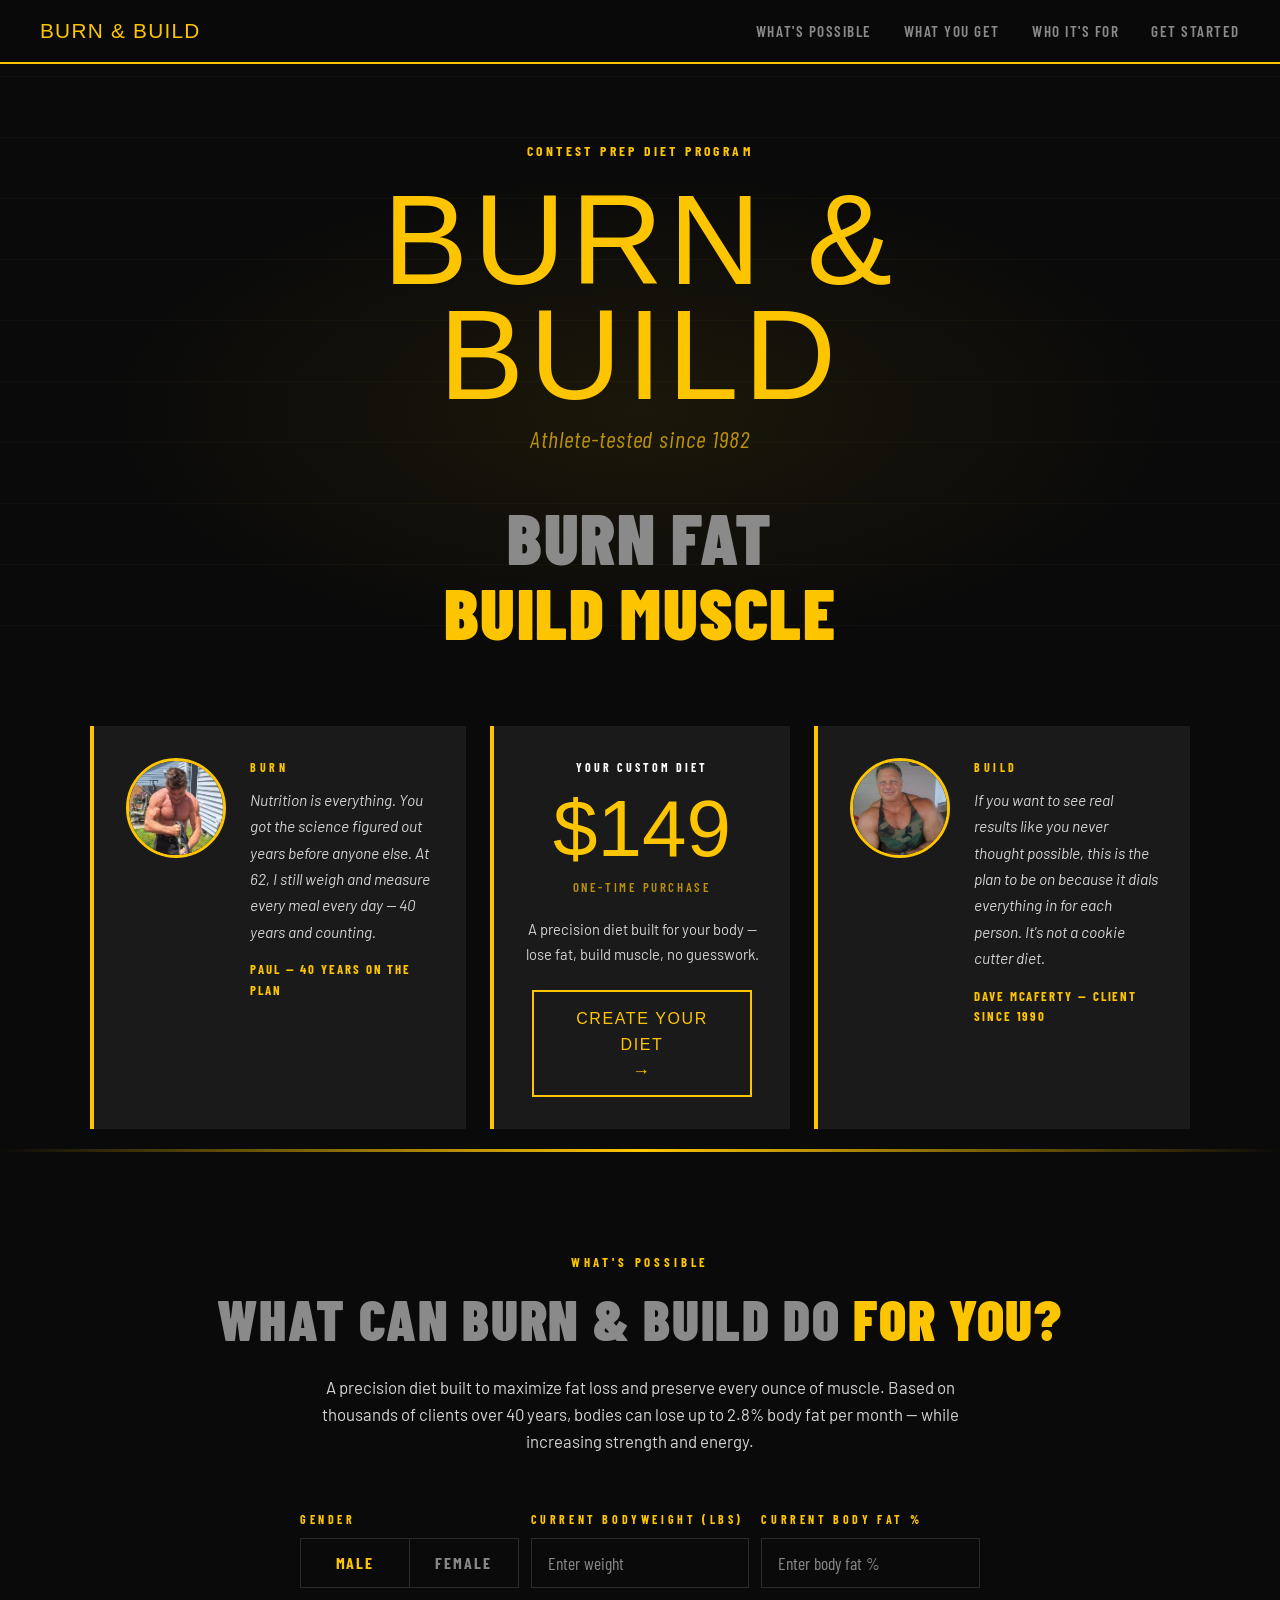
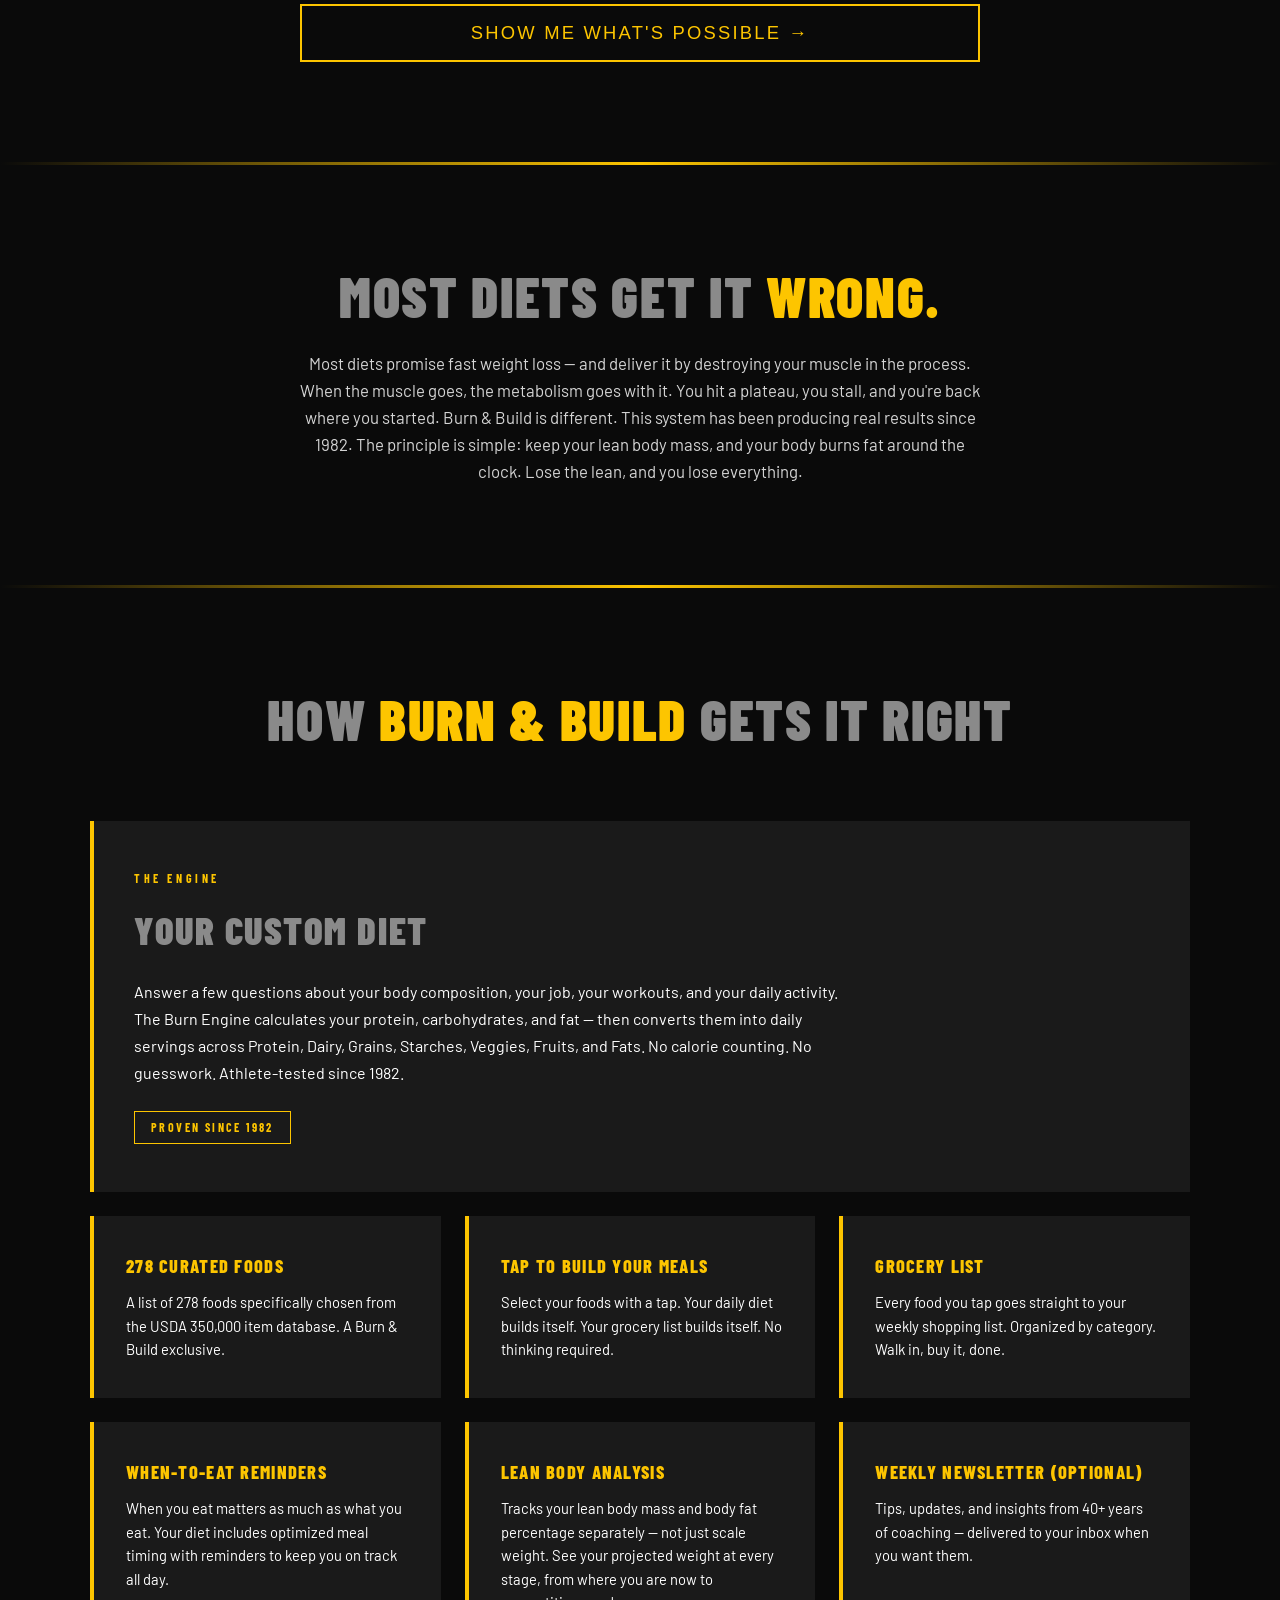
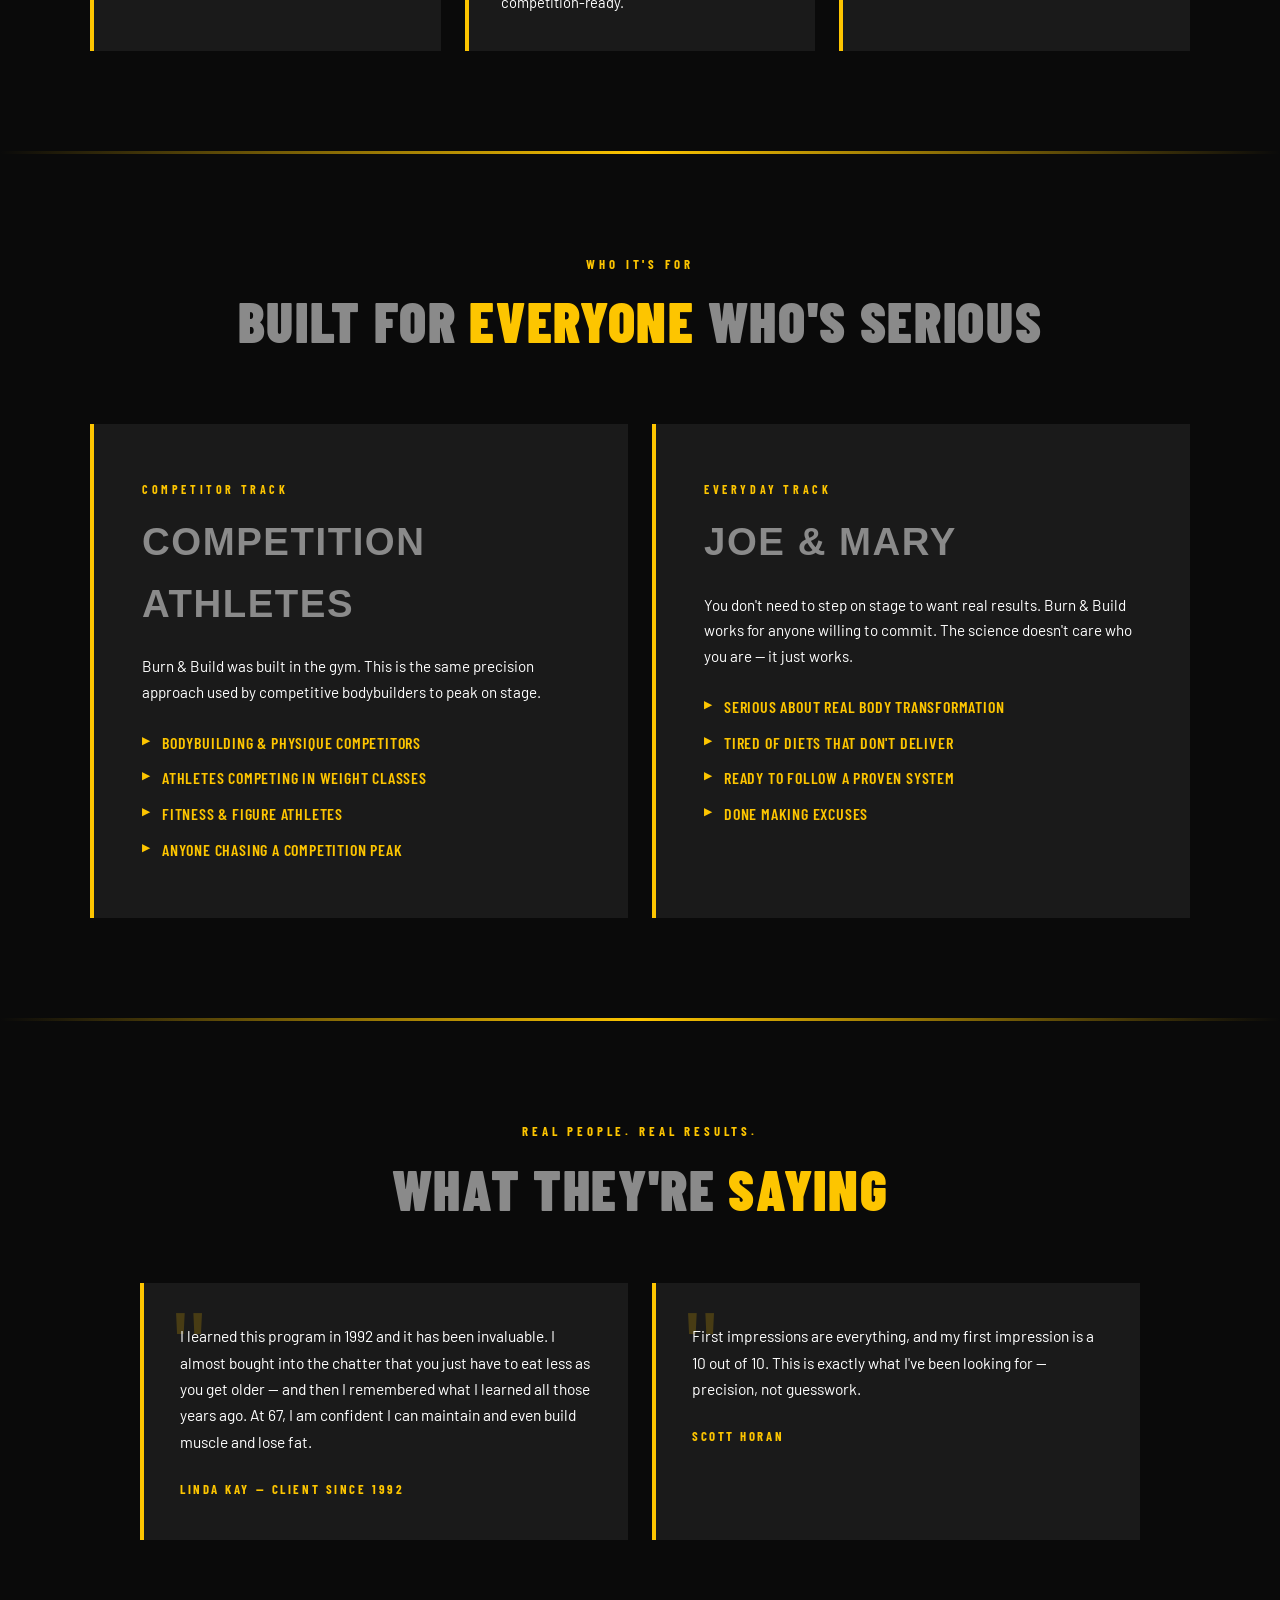
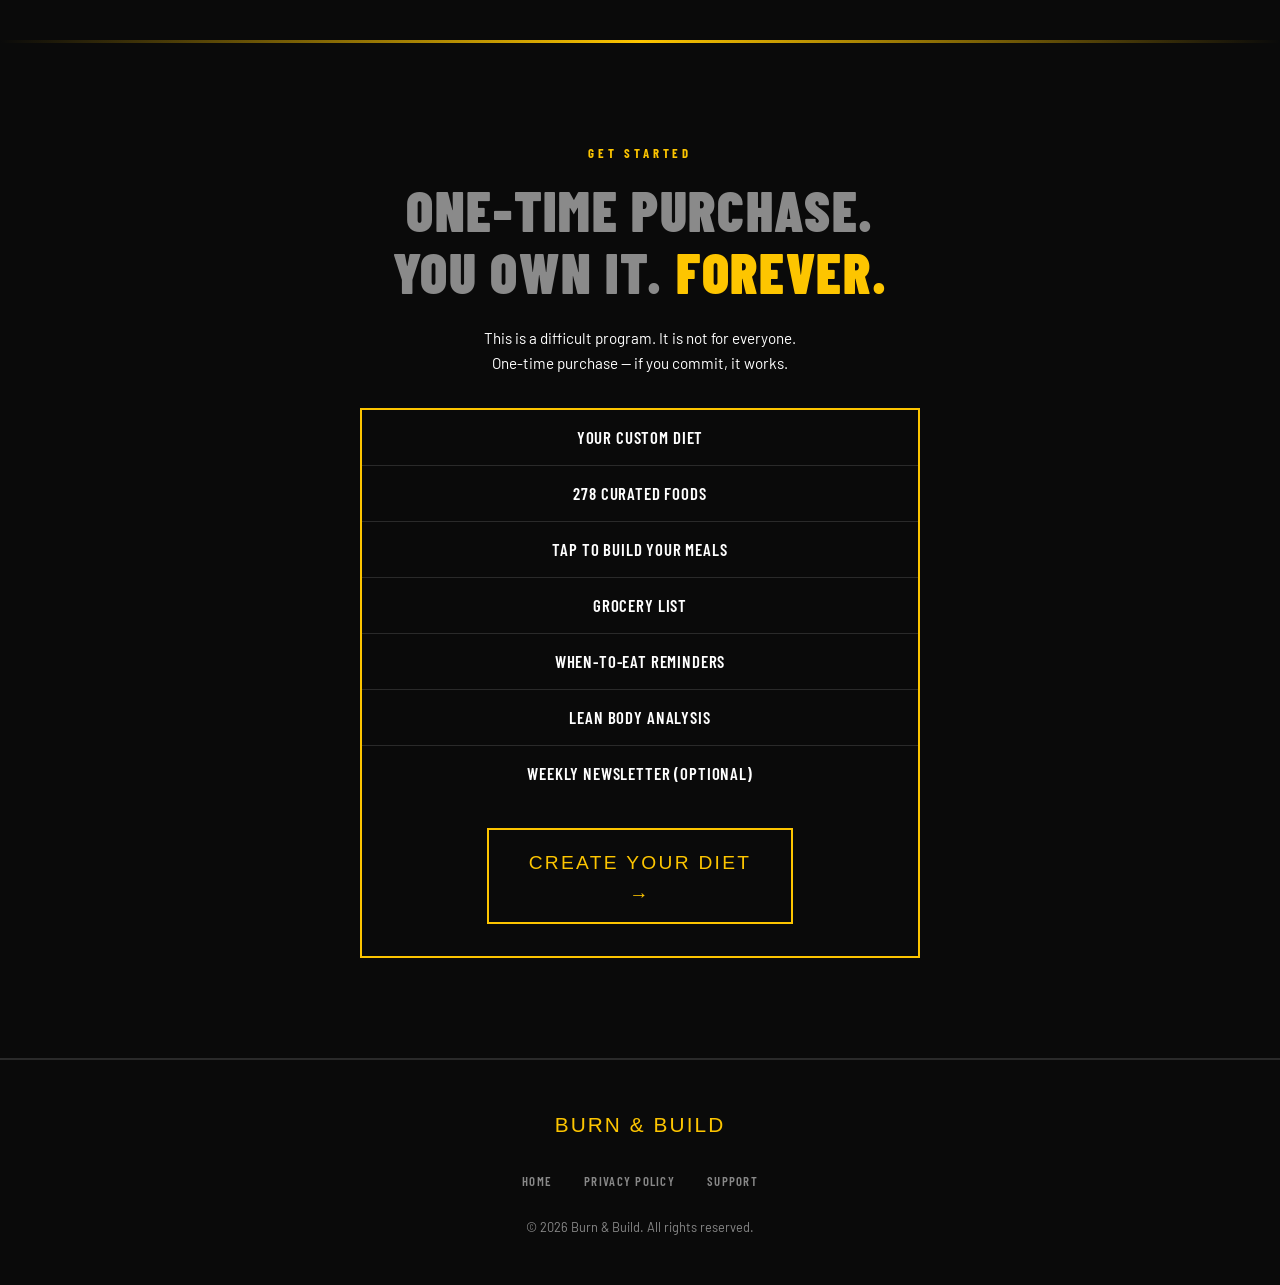
==== commit 500f3aaf: "Expand Lean Body Analysis card copy with more detail Co-authored-by: Kory Edwards <koryedwards-del@u" ====
--- a/index.html
+++ b/index.html
@@ -286,7 +286,7 @@
         </div>
         <div class="deliver-card">
           <div class="deliver-title">Lean Body Analysis</div>
-          <p class="deliver-body">Your muscle. Your fat. Your roadmap to competition weight.</p>
+          <p class="deliver-body">Tracks your lean body mass and body fat percentage separately — not just scale weight. See your projected weight at every stage, from where you are now to competition-ready.</p>
         </div>
         <div class="deliver-card">
           <div class="deliver-title">Weekly Newsletter (Optional)</div>
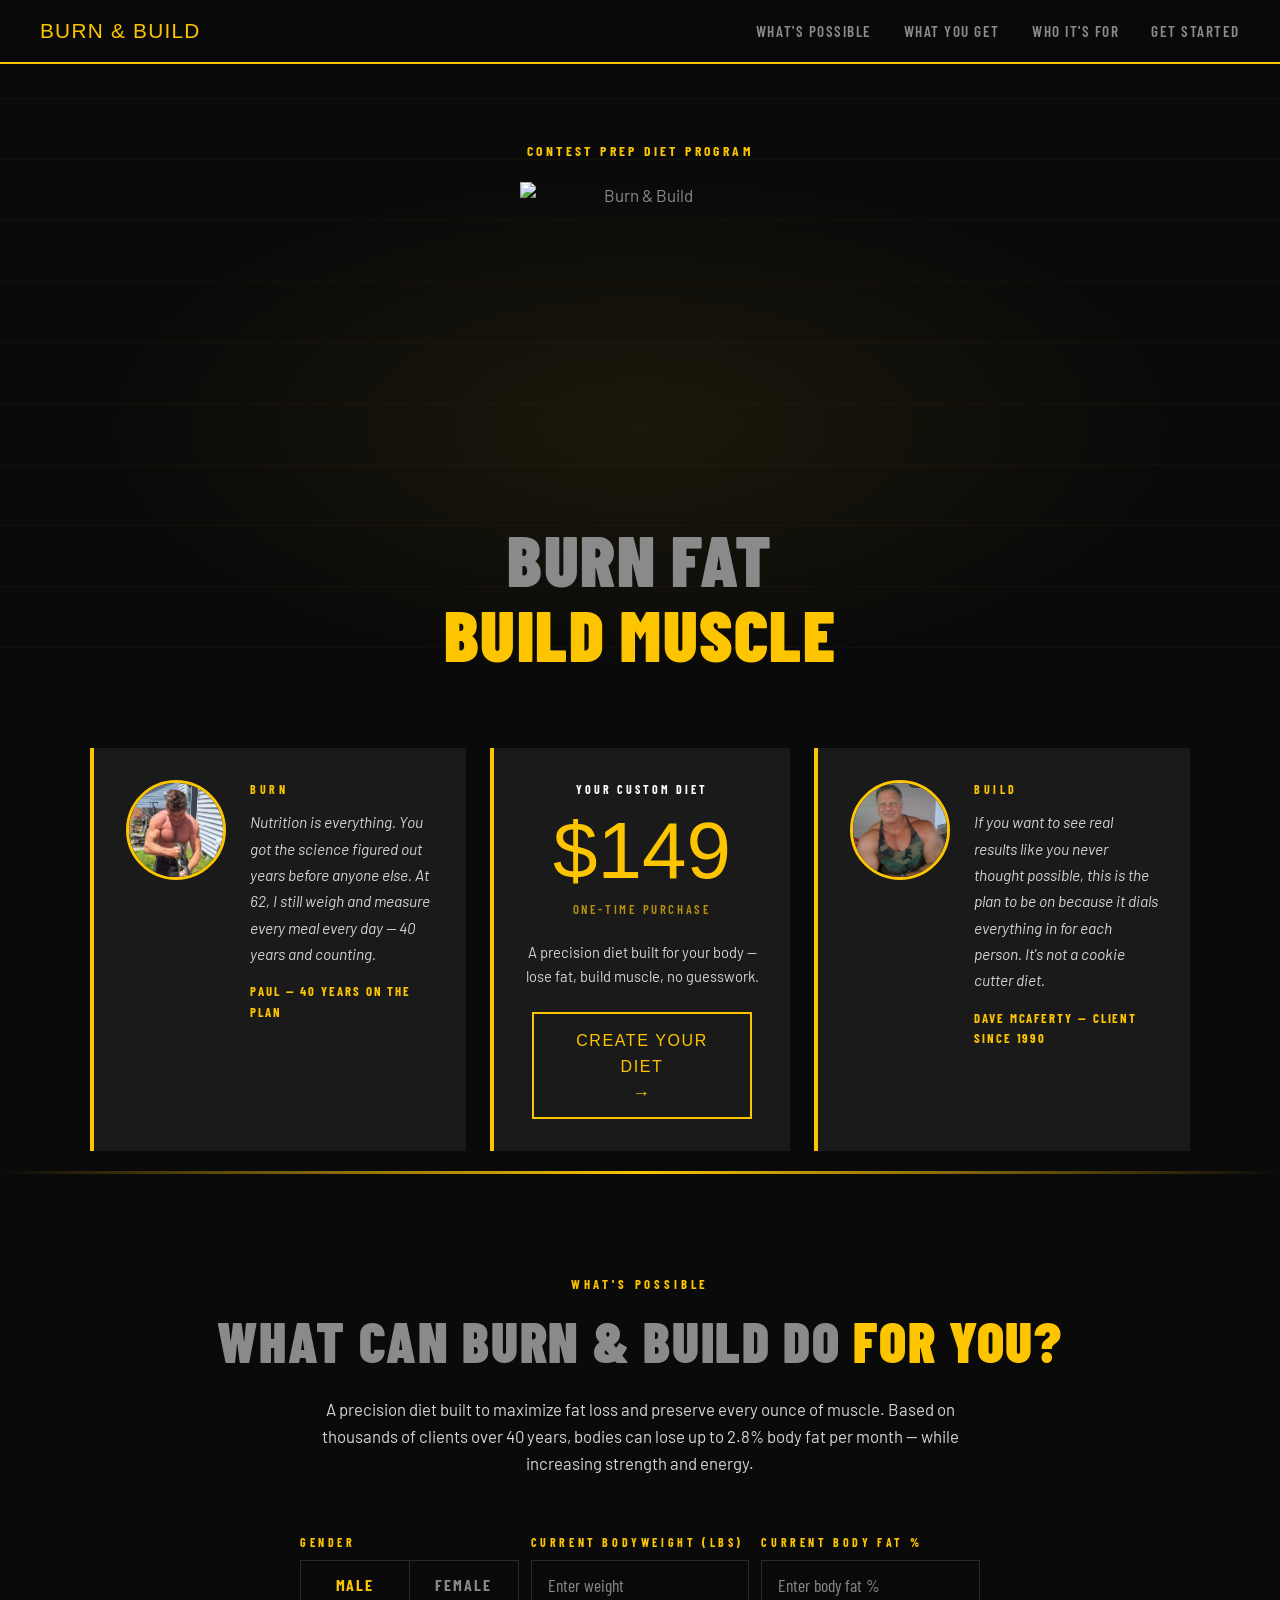
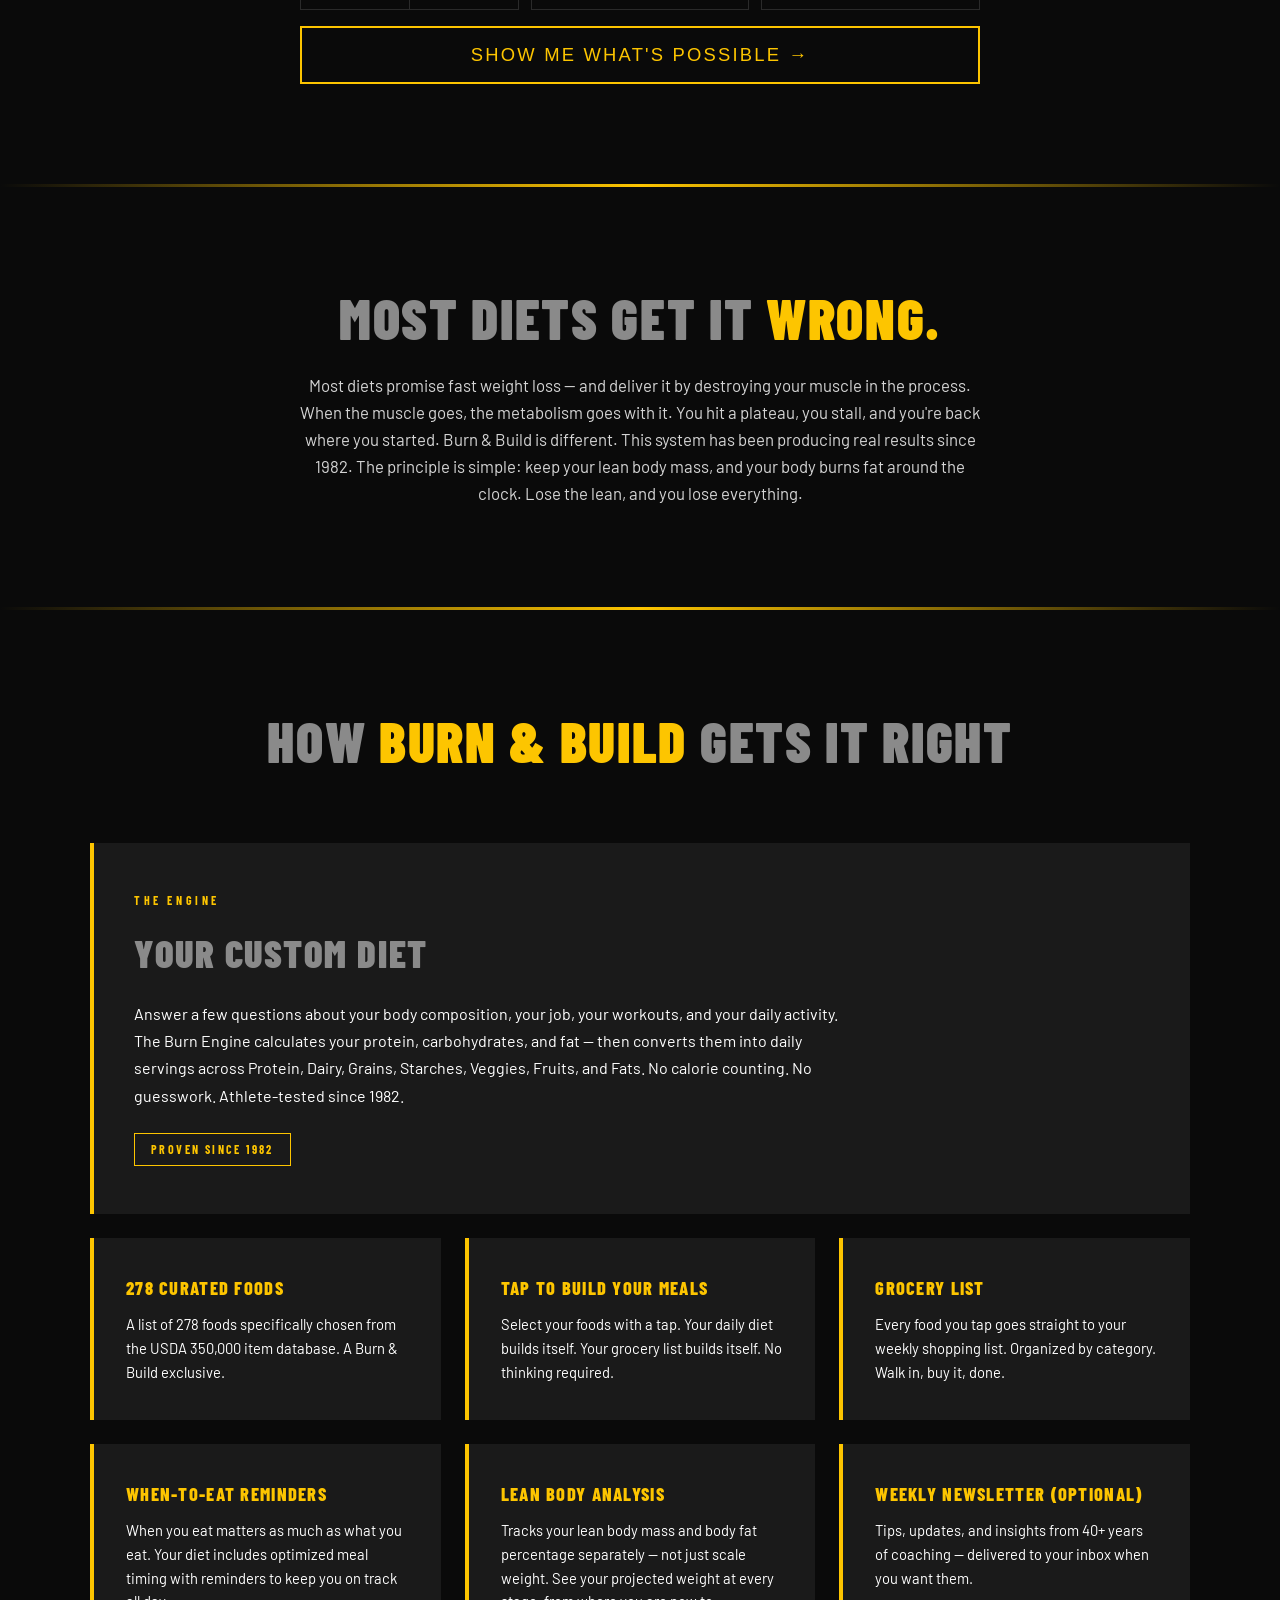
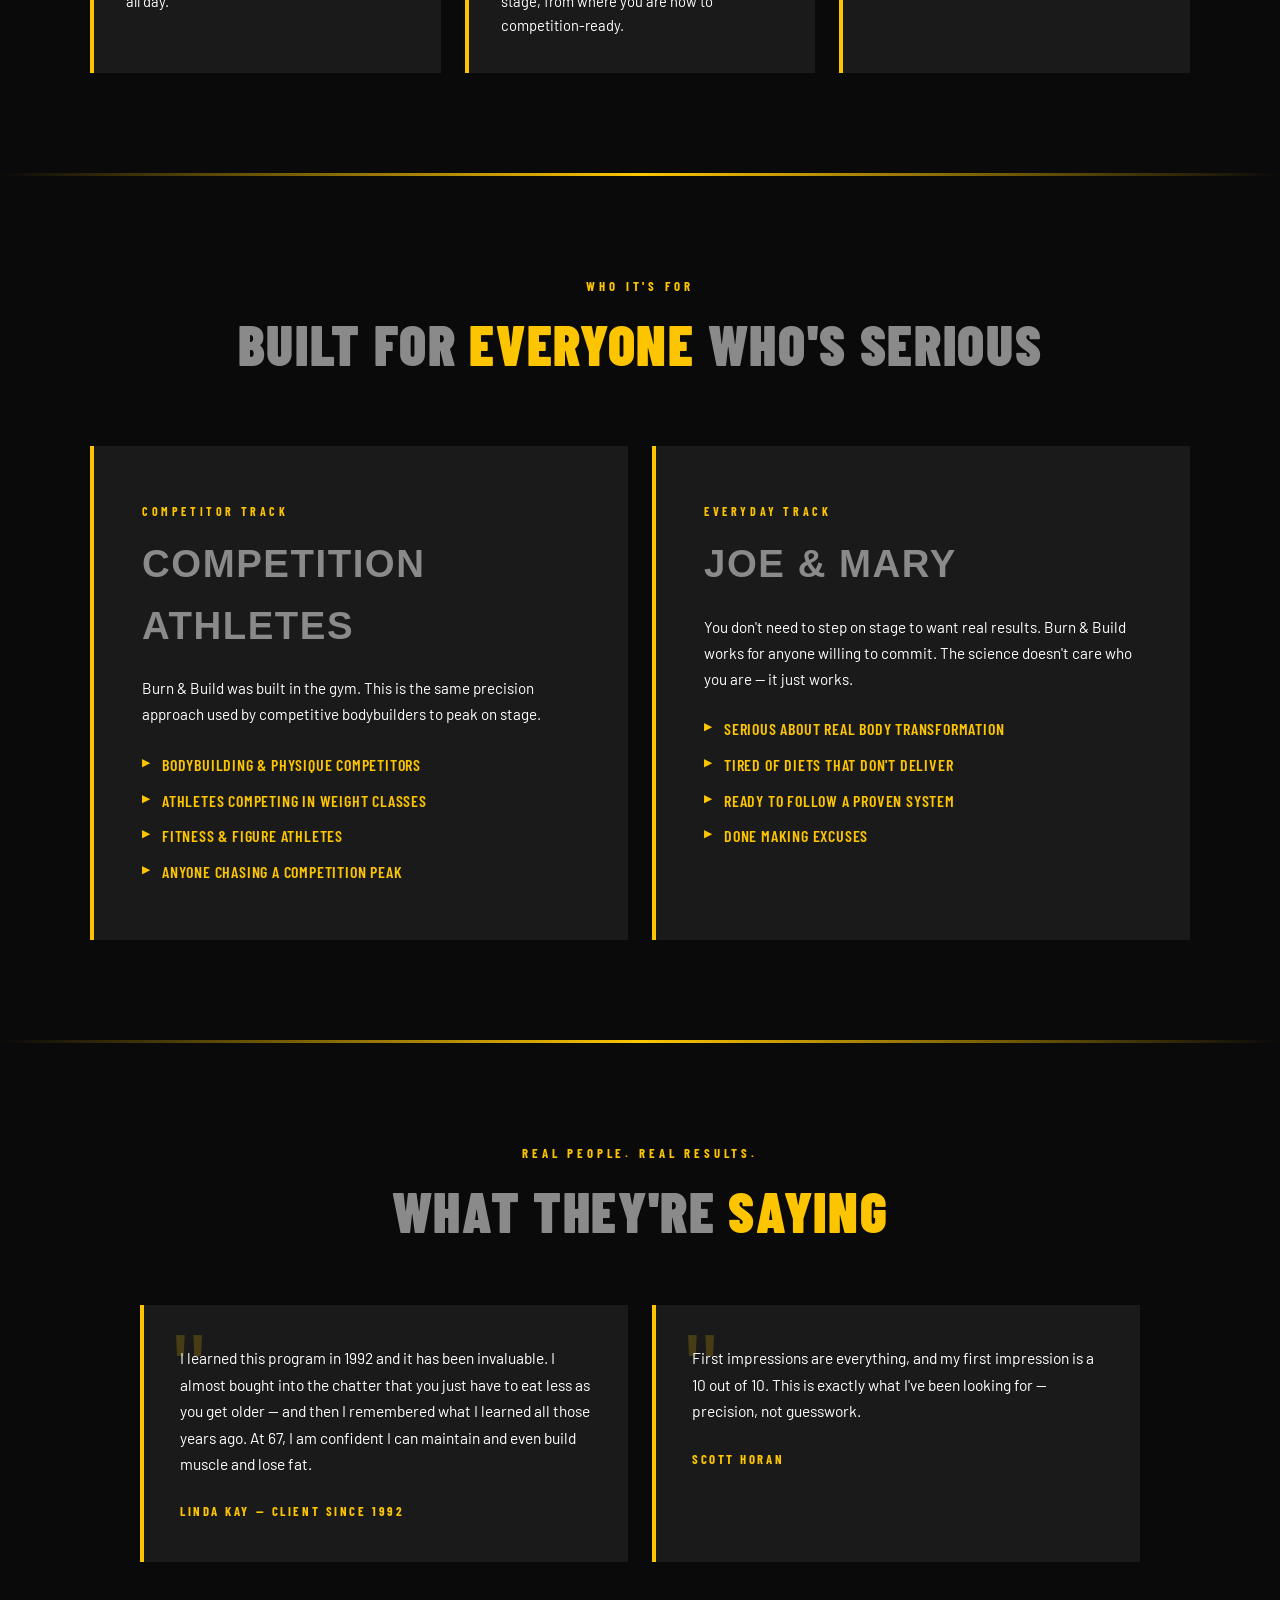
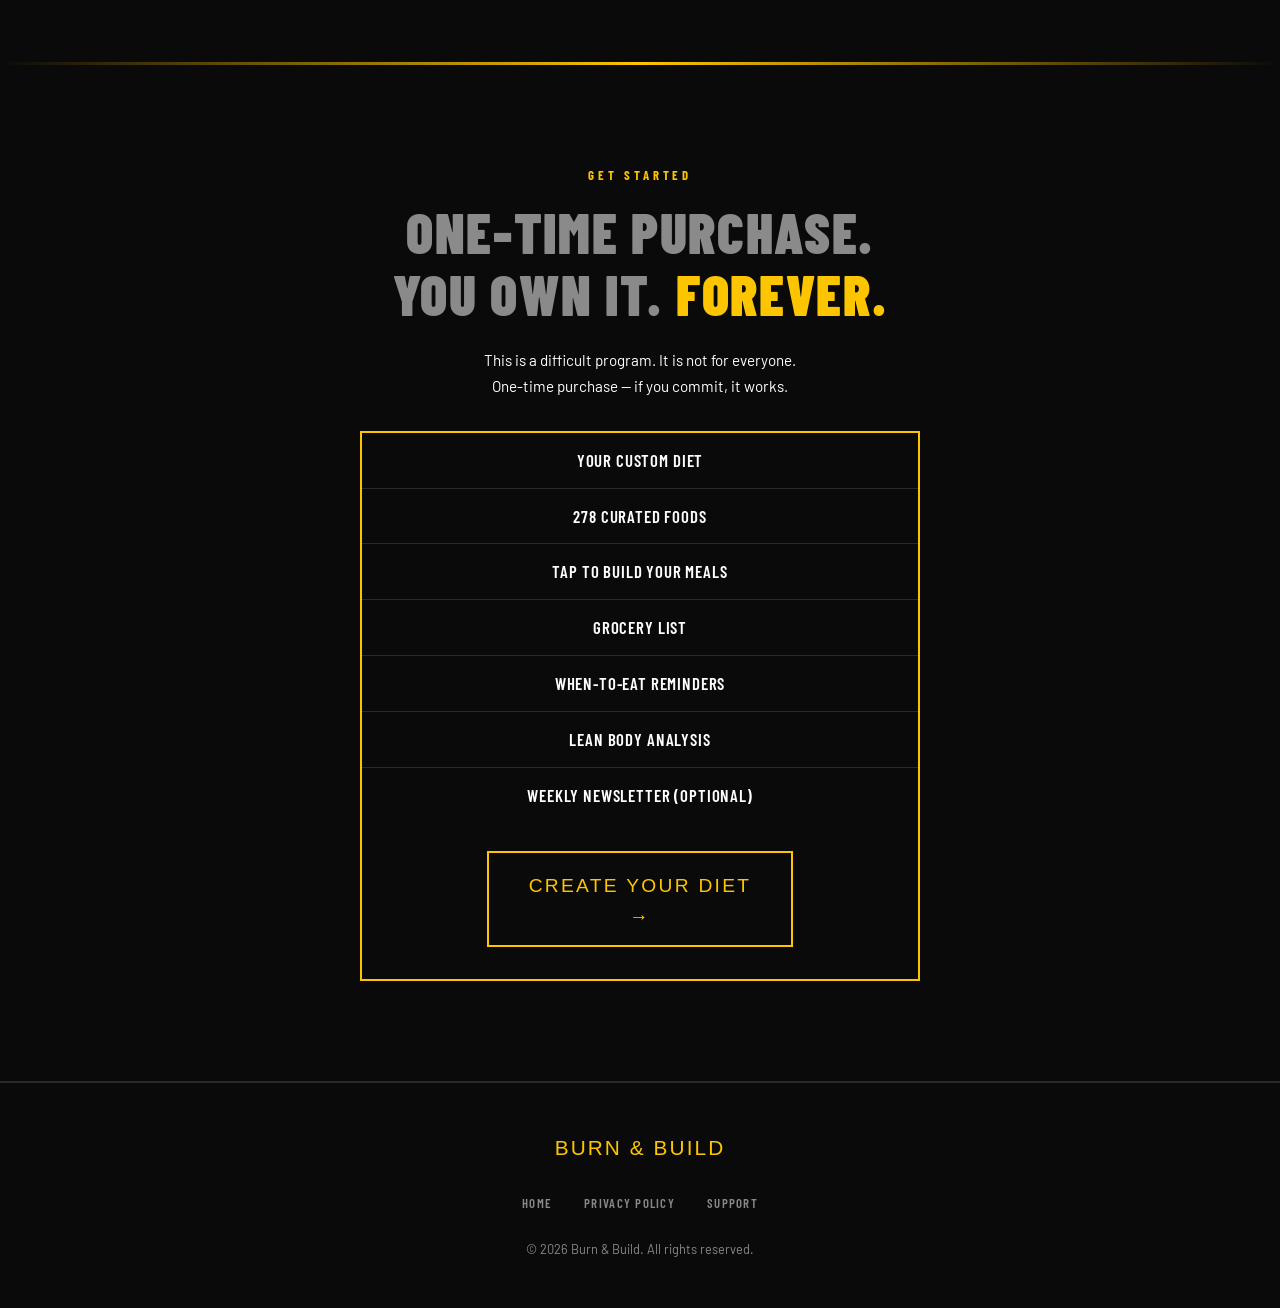
==== commit 418ae5a7: "Replace hero text wordmark with BBclearlogo graphic Co-authored-by: Kory Edwards <koryedwards-del@us" ====
--- a/index.html
+++ b/index.html
@@ -21,9 +21,7 @@
   <style>
     .hero { display: flex; flex-direction: column; align-items: center; justify-content: center; text-align: center; padding: 140px 40px 20px; position: relative; overflow: hidden; }
     .hero::before { content: ''; position: absolute; inset: 0; background: radial-gradient(ellipse 60% 50% at 50% 60%, rgba(253,197,0,0.07) 0%, transparent 70%), repeating-linear-gradient(0deg, transparent, transparent 60px, rgba(253,197,0,0.03) 60px, rgba(253,197,0,0.03) 61px); pointer-events: none; }
-    .wordmark { display: flex; flex-direction: column; align-items: center; width: 100%; max-width: 900px; margin-bottom: 16px; opacity: 0; animation: fadeUp 0.7s 0.3s forwards; position: relative; z-index: 1; }
-    .wordmark-main { font-family: Impact, 'Arial Narrow', sans-serif; font-size: clamp(3rem, 12vw, 8rem); color: var(--yellow); letter-spacing: 0.04em; line-height: 0.9; text-transform: uppercase; }
-    .wordmark-tagline { font-family: 'Barlow Condensed', sans-serif; font-weight: 400; font-style: italic; font-size: clamp(1rem, 2.5vw, 1.5rem); color: var(--yellow-dim); letter-spacing: 0.04em; margin-top: 8px; }
+    .hero-logo { width: min(240px, 48vw); height: auto; margin-bottom: 20px; opacity: 0; animation: fadeUp 0.7s 0.3s forwards; position: relative; z-index: 1; display: block; }
     .hero-eyebrow { font-family: 'Barlow Condensed', sans-serif; font-weight: 700; font-size: 0.85rem; letter-spacing: 0.25em; text-transform: uppercase; color: var(--yellow); margin-bottom: 20px; opacity: 0; animation: fadeUp 0.7s 0.1s forwards; position: relative; z-index: 1; }
     .hero-headline { font-family: 'Barlow Condensed', sans-serif; font-weight: 900; font-size: clamp(2rem, 6vw, 4.5rem); line-height: 1.05; text-transform: uppercase; letter-spacing: 0.02em; max-width: 900px; margin: 24px 0 16px; opacity: 0; animation: fadeUp 0.7s 0.6s forwards; color: #8A8A8A; position: relative; z-index: 1; }
     .hero-headline span { color: var(--yellow); }
@@ -169,10 +167,7 @@
 
   <section class="hero">
     <p class="hero-eyebrow">Contest Prep Diet Program</p>
-    <div class="wordmark">
-      <div class="wordmark-main">Burn &amp; Build</div>
-      <div class="wordmark-tagline">Athlete-tested since 1982</div>
-    </div>
+    <img class="hero-logo" src="images/BBclearlogo.png" alt="Burn &amp; Build" width="218" height="268" fetchpriority="high" />
     <h1 class="hero-headline">Burn Fat<br /><span>Build Muscle</span></h1>
   </section>
 
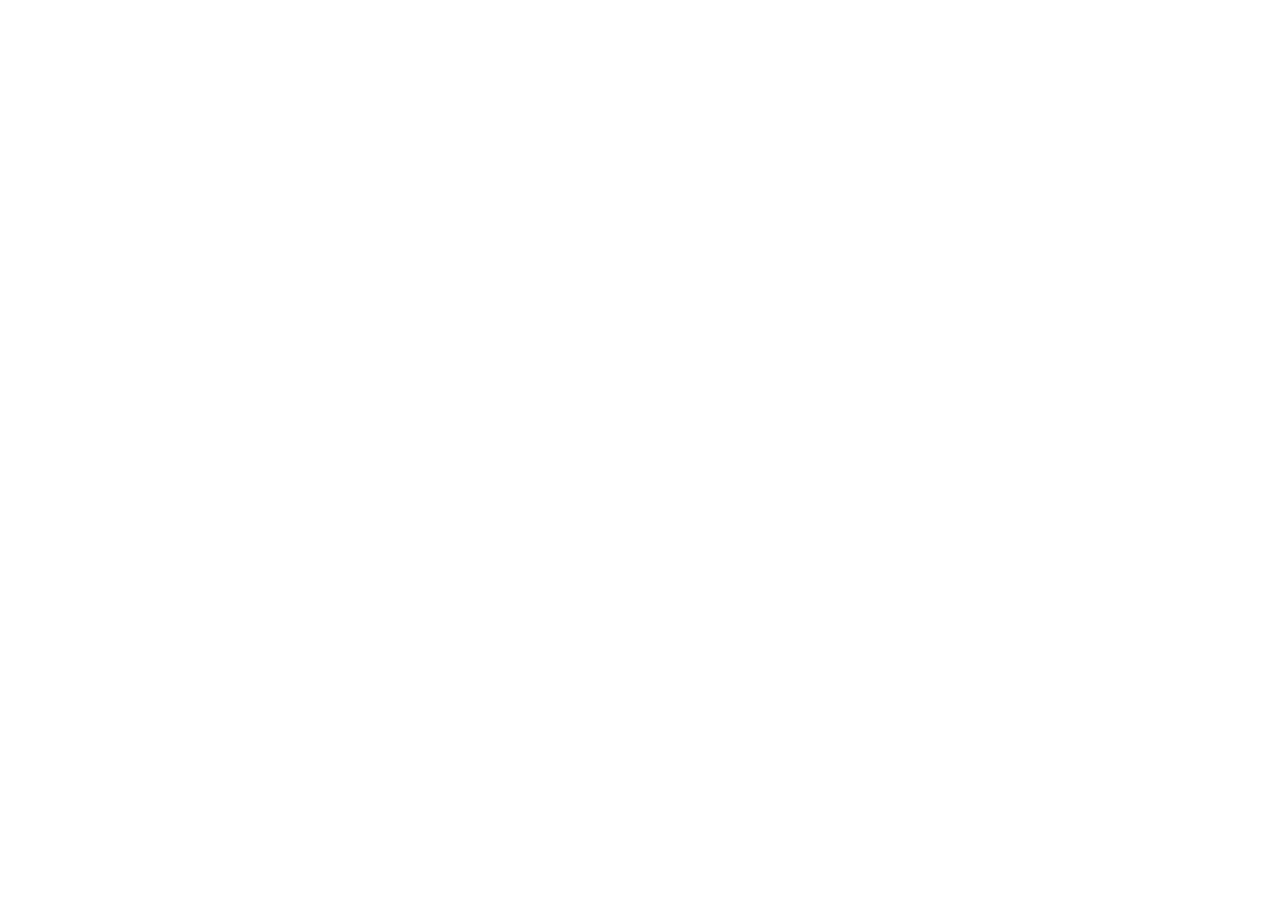
==== commit 4c0fe3ac: "Deprecate repo: redirect burnandbuilddiet.com to gettheburnandbuildapp.com Replace full landing with" ====
--- a/index.html
+++ b/index.html
@@ -3,457 +3,16 @@
 <head>
   <meta charset="UTF-8" />
   <meta name="viewport" content="width=device-width, initial-scale=1.0" />
-  <title>Burn & Build — Burn Fat. Build Muscle.</title>
-  <meta name="description" content="A custom diet built from your body composition, job, workouts, and daily activity. No calorie counting. No guesswork. Athlete-tested since 1982." />
-  <meta name="theme-color" content="#0A0A0A" />
-  <link rel="canonical" href="https://burnandbuilddiet.com/" />
-  <meta property="og:type" content="website" />
-  <meta property="og:url" content="https://burnandbuilddiet.com/" />
-  <meta property="og:title" content="Burn & Build — Burn Fat. Build Muscle." />
-  <meta property="og:description" content="A custom diet built from your body composition, job, workouts, and daily activity. No calorie counting. No guesswork. Athlete-tested since 1982." />
-  <link rel="icon" type="image/x-icon" href="favicon.ico" />
-  <link rel="icon" type="image/png" sizes="32x32" href="favicon-32x32.png" />
-  <link rel="icon" type="image/png" sizes="16x16" href="favicon-16x16.png" />
-  <link rel="apple-touch-icon" sizes="180x180" href="apple-touch-icon.png" />
-  <link rel="preconnect" href="https://fonts.googleapis.com" />
-  <link href="https://fonts.googleapis.com/css2?family=Barlow+Condensed:wght@400;600;700;800;900&family=Barlow:wght@400;500;600&display=swap" rel="stylesheet" />
-  <link rel="stylesheet" href="burnandbuild.css" />
+  <title>Burn &amp; Build — Redirecting…</title>
+  <link rel="canonical" href="https://gettheburnandbuildapp.com/" />
+  <meta http-equiv="refresh" content="0;url=https://gettheburnandbuildapp.com/" />
+  <script>location.replace('https://gettheburnandbuildapp.com/' + (location.search || '') + (location.hash || ''));</script>
   <style>
-    .hero { display: flex; flex-direction: column; align-items: center; justify-content: center; text-align: center; padding: 140px 40px 20px; position: relative; overflow: hidden; }
-    .hero::before { content: ''; position: absolute; inset: 0; background: radial-gradient(ellipse 60% 50% at 50% 60%, rgba(253,197,0,0.07) 0%, transparent 70%), repeating-linear-gradient(0deg, transparent, transparent 60px, rgba(253,197,0,0.03) 60px, rgba(253,197,0,0.03) 61px); pointer-events: none; }
-    .hero-logo { width: min(240px, 48vw); height: auto; margin-bottom: 20px; opacity: 0; animation: fadeUp 0.7s 0.3s forwards; position: relative; z-index: 1; display: block; }
-    .hero-eyebrow { font-family: 'Barlow Condensed', sans-serif; font-weight: 700; font-size: 0.85rem; letter-spacing: 0.25em; text-transform: uppercase; color: var(--yellow); margin-bottom: 20px; opacity: 0; animation: fadeUp 0.7s 0.1s forwards; position: relative; z-index: 1; }
-    .hero-headline { font-family: 'Barlow Condensed', sans-serif; font-weight: 900; font-size: clamp(2rem, 6vw, 4.5rem); line-height: 1.05; text-transform: uppercase; letter-spacing: 0.02em; max-width: 900px; margin: 24px 0 16px; opacity: 0; animation: fadeUp 0.7s 0.6s forwards; color: #8A8A8A; position: relative; z-index: 1; }
-    .hero-headline span { color: var(--yellow); }
-    @keyframes fadeUp { from { opacity: 0; transform: translateY(24px); } to { opacity: 1; transform: translateY(0); } }
-
-    .hero-stories { padding: 40px 40px 20px; background: var(--black); }
-    .stories-inner { max-width: 1100px; margin: 0 auto; }
-    .stories-grid { display: grid; grid-template-columns: 1fr minmax(240px, 300px) 1fr; gap: 24px; align-items: stretch; }
-    .story-card { background: var(--gray); border: 1px solid var(--yellow-border); border-left: 4px solid var(--yellow); padding: 32px; display: grid; grid-template-columns: 100px 1fr; gap: 24px; align-items: start; }
-    .story-price { background: var(--gray); border: 1px solid var(--yellow-border); border-left: 4px solid var(--yellow); padding: 32px 28px; text-align: center; display: flex; flex-direction: column; align-items: center; justify-content: center; }
-    .story-price-label { font-family: 'Barlow Condensed', sans-serif; font-weight: 700; font-size: 0.75rem; letter-spacing: 0.25em; text-transform: uppercase; color: #FFFFFF; margin-bottom: 12px; }
-    .story-price-amount { font-family: Impact, 'Arial Narrow', sans-serif; font-size: clamp(3.5rem, 8vw, 5rem); color: var(--yellow); line-height: 1; margin-bottom: 8px; }
-    .story-price-period { font-family: 'Barlow Condensed', sans-serif; font-weight: 600; font-size: 0.8rem; letter-spacing: 0.2em; text-transform: uppercase; color: var(--yellow-dim); margin-bottom: 20px; }
-    .story-price-body { color: var(--text-light); font-size: 0.92rem; line-height: 1.65; margin-bottom: 24px; }
-    .story-price-cta { display: flex; flex-direction: column; align-items: center; gap: 6px; font-family: Impact, 'Arial Narrow', sans-serif; font-size: 1rem; letter-spacing: 0.1em; text-transform: uppercase; color: var(--yellow); border: 2px solid var(--yellow); padding: 14px 28px; text-decoration: none; transition: background 0.2s, color 0.2s; width: 100%; max-width: 220px; box-sizing: border-box; }
-    .story-price-cta .cta-arrow { font-size: 1.1rem; line-height: 1; }
-    .story-price-cta:hover { background: var(--yellow); color: var(--black); }
-    .story-photo { width: 100px; height: 100px; border-radius: 50%; border: 3px solid var(--yellow); object-fit: cover; background: var(--dark); display: block; }
-    .story-photo.placeholder { display: flex; align-items: center; justify-content: center; font-family: 'Barlow Condensed', sans-serif; font-weight: 900; font-size: 2rem; color: var(--yellow); }
-    .story-label { font-family: 'Barlow Condensed', sans-serif; font-weight: 700; font-size: 0.75rem; letter-spacing: 0.3em; text-transform: uppercase; color: var(--yellow); margin-bottom: 10px; }
-    .story-quote { color: var(--text-light); font-size: 0.97rem; line-height: 1.7; margin-bottom: 14px; font-style: italic; }
-    .story-author { font-family: 'Barlow Condensed', sans-serif; font-weight: 700; font-size: 0.8rem; letter-spacing: 0.15em; text-transform: uppercase; color: var(--yellow); }
-    .hero-cta { display: inline-block; font-family: Impact, 'Arial Narrow', sans-serif; font-size: 1.2rem; letter-spacing: 0.12em; text-transform: uppercase; color: var(--yellow); border: 2px solid var(--yellow); padding: 18px 48px; text-decoration: none; transition: background 0.2s, color 0.2s; }
-    .hero-cta:hover { background: var(--yellow); color: var(--black); }
-
-    .philosophy { background: var(--black); padding: 100px 40px; text-align: center; }
-    .how { padding: 100px 40px; background: var(--black); }
-    .how-inner { max-width: 1100px; margin: 0 auto; }
-    .how-header { text-align: center; margin-bottom: 72px; }
-    .deliver-hero { background: var(--gray); border: 1px solid var(--yellow-border); border-left: 4px solid var(--yellow); padding: 48px 40px; margin-bottom: 24px; }
-    .deliver-hero-label { font-family: 'Barlow Condensed', sans-serif; font-weight: 700; font-size: 0.75rem; letter-spacing: 0.3em; text-transform: uppercase; color: var(--yellow); margin-bottom: 12px; }
-    .deliver-hero-title { font-family: 'Barlow Condensed', sans-serif; font-weight: 900; font-size: clamp(1.8rem, 3vw, 2.6rem); text-transform: uppercase; letter-spacing: 0.04em; color: #8A8A8A; margin-bottom: 16px; }
-    .deliver-hero-body { color: #FFFFFF; font-size: 1rem; line-height: 1.7; max-width: 720px; margin-bottom: 24px; }
-    .deliver-hero-badge { display: inline-block; border: 1px solid var(--yellow); color: var(--yellow); font-family: 'Barlow Condensed', sans-serif; font-weight: 700; font-size: 0.75rem; letter-spacing: 0.2em; text-transform: uppercase; padding: 6px 16px; }
-    .deliver-grid { display: grid; grid-template-columns: repeat(3, 1fr); gap: 24px; }
-    .deliver-card { background: var(--gray); padding: 36px 32px; border: 1px solid var(--yellow-border); border-left: 4px solid var(--yellow); }
-    .deliver-title { font-family: 'Barlow Condensed', sans-serif; font-weight: 800; font-size: 1.15rem; letter-spacing: 0.07em; text-transform: uppercase; color: var(--yellow); margin-bottom: 10px; }
-    .deliver-body { color: #FFFFFF; font-size: 0.92rem; line-height: 1.6; }
-
-    .who { padding: 100px 40px; background: var(--black); }
-    .who-inner { max-width: 1100px; margin: 0 auto; }
-    .who-header { text-align: center; margin-bottom: 72px; }
-    .who-cards { display: grid; grid-template-columns: 1fr 1fr; gap: 24px; }
-    .who-card { background: var(--gray); padding: 56px 48px; border: 1px solid var(--yellow-border); border-left: 4px solid var(--yellow); }
-    .who-card-label { font-family: 'Barlow Condensed', sans-serif; font-weight: 700; font-size: 0.75rem; letter-spacing: 0.3em; text-transform: uppercase; color: var(--yellow); margin-bottom: 12px; }
-    .who-card-title { font-family: Impact, 'Arial Narrow', sans-serif; font-size: 2.4rem; text-transform: uppercase; letter-spacing: 0.04em; color: #8A8A8A; margin-bottom: 20px; }
-    .who-card-body { color: #FFFFFF; font-size: 0.95rem; line-height: 1.7; }
-    .who-list { margin-top: 24px; list-style: none; display: flex; flex-direction: column; gap: 10px; }
-    .who-list li { font-family: 'Barlow Condensed', sans-serif; font-weight: 600; font-size: 1rem; letter-spacing: 0.05em; text-transform: uppercase; padding-left: 20px; position: relative; color: var(--yellow); }
-    .who-list li::before { content: '▶'; position: absolute; left: 0; color: var(--yellow); font-size: 0.6rem; top: 3px; }
-
-    .testimonials { padding: 100px 40px; background: var(--black); }
-    .testimonials-inner { max-width: 1000px; margin: 0 auto; }
-    .testimonials-header { text-align: center; margin-bottom: 64px; }
-    .testi-grid { display: grid; grid-template-columns: repeat(auto-fit, minmax(300px, 1fr)); gap: 24px; }
-    .testi { background: var(--gray); padding: 40px 36px; position: relative; border: 1px solid var(--yellow-border); border-left: 4px solid var(--yellow); }
-    .testi::before { content: '"'; font-family: Impact, sans-serif; font-size: 6rem; color: var(--yellow); line-height: 1; opacity: 0.2; position: absolute; top: 16px; left: 28px; }
-    .testi-text { color: #FFFFFF; font-size: 0.97rem; line-height: 1.7; margin-bottom: 24px; position: relative; z-index: 1; }
-    .testi-author { font-family: 'Barlow Condensed', sans-serif; font-weight: 700; font-size: 0.8rem; letter-spacing: 0.2em; text-transform: uppercase; color: var(--yellow); }
-
-    .pricing { padding: 100px 40px; background: var(--black); text-align: center; }
-    .pricing-inner { max-width: 560px; margin: 0 auto; }
-    .pricing-intro { color: #FFFFFF; font-size: 0.95rem; line-height: 1.65; margin-bottom: 32px; }
-    .price-box { border: 2px solid var(--yellow); padding: 0; margin: 0; text-align: center; overflow: hidden; }
-    .price-includes { list-style: none; margin: 0; display: flex; flex-direction: column; }
-    .price-includes li { font-family: 'Barlow Condensed', sans-serif; font-weight: 600; font-size: 1.05rem; letter-spacing: 0.05em; text-transform: uppercase; color: #FFFFFF; padding: 14px 24px; border-bottom: 1px solid var(--gray-mid); }
-    .price-includes li:last-child { border-bottom: none; }
-    .price-cta-wrap { padding: 28px 32px 32px; display: flex; justify-content: center; }
-    .price-cta { display: flex; flex-direction: column; align-items: center; gap: 6px; font-family: Impact, 'Arial Narrow', sans-serif; font-size: 1.2rem; letter-spacing: 0.12em; text-transform: uppercase; color: var(--yellow); background: transparent; border: 2px solid var(--yellow); padding: 18px 40px; text-decoration: none; transition: background 0.2s, color 0.2s; box-sizing: border-box; min-width: 220px; }
-    .price-cta .cta-arrow { font-size: 1.2rem; line-height: 1; }
-    .price-cta:hover { background: var(--yellow); color: var(--black); }
-
-    .calculator { padding: 100px 40px; background: var(--black); }
-    .calc-inner { max-width: 1100px; margin: 0 auto; }
-    .calc-header { text-align: center; margin-bottom: 56px; }
-    .calc-header .section-body { margin-bottom: 0; }
-    .calc-form { max-width: 680px; margin: 0 auto; }
-    .calc-results { display: none; margin-top: 40px; border-top: 1px solid var(--gray-mid); padding-top: 32px; max-width: 680px; margin-left: auto; margin-right: auto; }
-    .calc-col { display: flex; flex-direction: column; }
-    .calc-label { font-family: 'Barlow Condensed', sans-serif; font-weight: 700; font-size: 0.75rem; letter-spacing: 0.3em; text-transform: uppercase; color: var(--yellow); margin-bottom: 8px; }
-    .gender-tabs { display: flex; height: 50px; border: 1.5px solid var(--gray-mid); box-sizing: border-box; }
-    .gender-tab { flex: 1; padding: 0; height: 100%; font-family: 'Barlow Condensed', sans-serif; font-weight: 700; font-size: 1rem; letter-spacing: 0.12em; text-transform: uppercase; border: none; cursor: pointer; transition: color 0.15s; background: var(--black); color: var(--text-dim); }
-    .gender-tab:first-child { border-right: 1px solid var(--gray-mid); }
-    .gender-tab.active { color: var(--yellow); background: var(--black); }
-    .calc-input { display: block; width: 100%; height: 50px; background: var(--black); border: 1.5px solid var(--gray-mid); color: var(--text); font-family: 'Barlow Condensed', sans-serif; font-weight: 600; font-size: 1.1rem; padding: 0 16px; outline: none; transition: border-color 0.2s; box-sizing: border-box; }
-    #calc-gender { display: none; }
-    .calc-input::placeholder { color: var(--text-dim); font-weight: 400; }
-    .calc-input:focus { border-color: var(--yellow); }
-    .calc-input::-webkit-outer-spin-button, .calc-input::-webkit-inner-spin-button { -webkit-appearance: none; margin: 0; }
-    .calc-input[type=number] { -moz-appearance: textfield; }
-    .calc-btn { display: block; width: 100%; background: none; color: var(--yellow); border: 2px solid var(--yellow); font-family: Impact, 'Arial Narrow', sans-serif; font-size: 1.15rem; letter-spacing: 0.12em; text-transform: uppercase; padding: 16px 0; cursor: pointer; transition: background 0.2s, color 0.2s; margin-top: 8px; }
-    .calc-btn:hover { background: var(--yellow); color: var(--black); }
-    .calc-results.visible { display: block; }
-    .calc-row { display: grid; grid-template-columns: 1fr 1fr 1fr; gap: 12px; margin-bottom: 16px; align-items: end; }
-    .calc-narrative { font-size: 1.05rem; color: #FFFFFF; line-height: 1.7; margin-bottom: 32px; }
-    .calc-narrative strong { color: #FFFFFF; font-weight: 700; }
-    .calc-table { width: 100%; border-collapse: collapse; margin-bottom: 24px; }
-    .calc-table th { font-family: 'Barlow Condensed', sans-serif; font-weight: 700; font-size: 0.72rem; letter-spacing: 0.2em; text-transform: uppercase; color: var(--text-dim); padding: 0 0 12px; text-align: left; border-bottom: 1px solid var(--gray-mid); }
-    .calc-table td { padding: 16px 0; border-bottom: 1px solid rgba(255,255,255,0.05); font-size: 0.97rem; color: #FFFFFF; vertical-align: middle; }
-    .calc-table tr.row-current td { font-weight: 700; color: #FFFFFF; }
-    .ace-badge { display: inline-block; background: transparent; color: var(--yellow); font-family: 'Barlow Condensed', sans-serif; font-weight: 700; font-size: 0.7rem; letter-spacing: 0.12em; text-transform: uppercase; padding: 3px 8px; margin-left: 8px; vertical-align: middle; }
-    .calc-disclaimer { font-size: 0.78rem; color: #FFFFFF; line-height: 1.6; margin-top: 24px; }
-
-    @media (max-width: 900px) {
-      .stories-grid { grid-template-columns: 1fr; }
-      .story-card { grid-template-columns: 80px 1fr; padding: 28px 24px; }
-      .story-price { padding: 40px 28px; }
-      .who-cards { grid-template-columns: 1fr; }
-      .deliver-grid { grid-template-columns: 1fr 1fr; }
-    }
-    @media (max-width: 600px) {
-      .hero { padding: 100px 20px 60px; }
-      .who-card { padding: 40px 28px; }
-      .deliver-grid { grid-template-columns: 1fr; }
-      .deliver-hero { padding: 36px 24px; }
-      .calculator { padding: 80px 20px; }
-      .calc-row { grid-template-columns: 1fr; gap: 16px; }
-      .pricing { padding: 80px 20px; }
-      .price-cta-wrap { padding: 24px 20px 28px; }
-    }
+    body { margin: 0; min-height: 100vh; display: flex; align-items: center; justify-content: center; background: #0A0A0A; color: #D4D4D4; font-family: system-ui, sans-serif; text-align: center; padding: 24px; }
+    a { color: #FFCC00; }
   </style>
 </head>
 <body>
-
-  <nav>
-    <a href="/" class="nav-logo">Burn &amp; Build</a>
-    <ul class="nav-links">
-      <li><a href="#calculator">What's Possible</a></li>
-      <li><a href="#how">What You Get</a></li>
-      <li><a href="#who">Who It's For</a></li>
-      <li><a href="#pricing">Get Started</a></li>
-    </ul>
-    <button class="hamburger" id="hamburger" aria-label="Menu"><span></span><span></span><span></span></button>
-  </nav>
-  <div class="mobile-nav" id="mobile-nav">
-    <a href="#calculator">What's Possible</a>
-    <a href="#how">What You Get</a>
-    <a href="#who">Who It's For</a>
-    <a href="#pricing">Get Started</a>
-    <a href="/privacypolicy.html">Privacy Policy</a>
-    <a href="/support.html">Support</a>
-  </div>
-
-  <section class="hero">
-    <p class="hero-eyebrow">Contest Prep Diet Program</p>
-    <img class="hero-logo" src="images/BBclearlogo.png" alt="Burn &amp; Build" width="218" height="268" fetchpriority="high" />
-    <h1 class="hero-headline">Burn Fat<br /><span>Build Muscle</span></h1>
-  </section>
-
-  <section class="hero-stories" id="stories">
-    <div class="stories-inner">
-      <div class="stories-grid">
-        <article class="story-card">
-          <img class="story-photo" src="images/paulmix62.png" alt="Paul" width="100" height="100" onerror="this.replaceWith(Object.assign(document.createElement('div'),{className:'story-photo placeholder',textContent:'P'}))" />
-          <div>
-            <p class="story-label">Burn</p>
-            <p class="story-quote">Nutrition is everything. You got the science figured out years before anyone else. At 62, I still weigh and measure every meal every day — 40 years and counting.</p>
-            <p class="story-author">Paul — 40 Years on the Plan</p>
-          </div>
-        </article>
-        <article class="story-price">
-          <p class="story-price-label">Your Custom Diet</p>
-          <p class="story-price-amount">$149</p>
-          <p class="story-price-period">One-Time Purchase</p>
-          <p class="story-price-body">A precision diet built for your body — lose fat, build muscle, no guesswork.</p>
-          <a class="story-price-cta" href="https://program-creator-3tzd.onrender.com/createyourfoodplan/"><span>Create Your Diet</span><span class="cta-arrow">&rarr;</span></a>
-        </article>
-        <article class="story-card">
-          <img class="story-photo" src="images/dave.jpg" alt="Dave McAferty" width="100" height="100" onerror="this.replaceWith(Object.assign(document.createElement('div'),{className:'story-photo placeholder',textContent:'D'}))" />
-          <div>
-            <p class="story-label">Build</p>
-            <p class="story-quote">If you want to see real results like you never thought possible, this is the plan to be on because it dials everything in for each person. It's not a cookie cutter diet.</p>
-            <p class="story-author">Dave McAferty — Client Since 1990</p>
-          </div>
-        </article>
-      </div>
-    </div>
-  </section>
-
-  <div class="divider"></div>
-
-  <section class="calculator" id="calculator">
-    <div class="calc-inner">
-      <div class="calc-header">
-        <p class="section-label">What's Possible</p>
-        <h2 class="section-title">What Can Burn &amp; Build Do <span>for You?</span></h2>
-        <p class="section-body">A precision diet built to maximize fat loss and preserve every ounce of muscle. Based on thousands of clients over 40 years, bodies can lose up to 2.8% body fat per month — while increasing strength and energy.</p>
-      </div>
-      <div class="calc-form">
-      <div class="calc-row">
-        <div class="calc-col">
-          <div class="calc-label">Gender</div>
-          <div class="gender-tabs">
-            <button class="gender-tab active" id="tab-male" type="button">Male</button>
-            <button class="gender-tab" id="tab-female" type="button">Female</button>
-          </div>
-          <input type="hidden" id="calc-gender" value="male" />
-        </div>
-        <div class="calc-col">
-          <div class="calc-label">Current Bodyweight (lbs)</div>
-          <input class="calc-input" id="calc-weight" type="number" min="1" placeholder="Enter weight" />
-        </div>
-        <div class="calc-col">
-          <div class="calc-label">Current Body Fat %</div>
-          <input class="calc-input" id="calc-bf" type="number" min="1" max="70" placeholder="Enter body fat %" />
-        </div>
-      </div>
-      <button class="calc-btn" id="calc-btn" type="button">Show Me What's Possible &rarr;</button>
-      </div>
-      <div class="calc-results" id="calc-results">
-        <p class="calc-narrative" id="calc-narrative"></p>
-        <table class="calc-table">
-          <thead><tr><th>Timeline</th><th>Body Fat %</th><th>Bodyweight</th></tr></thead>
-          <tbody id="calc-tbody"></tbody>
-        </table>
-        <p class="calc-disclaimer">Results may vary. This tool is for informational purposes only and does not constitute medical or nutritional advice. Individual results depend on starting body composition, program adherence, diet, exercise, and other factors. Consult a qualified healthcare professional before beginning any diet or exercise program.</p>
-      </div>
-    </div>
-  </section>
-
-  <div class="divider"></div>
-
-  <section class="philosophy">
-    <h2 class="section-title">Most Diets Get It <span>Wrong.</span></h2>
-    <p class="section-body">Most diets promise fast weight loss — and deliver it by destroying your muscle in the process. When the muscle goes, the metabolism goes with it. You hit a plateau, you stall, and you're back where you started. Burn &amp; Build is different. This system has been producing real results since 1982. The principle is simple: keep your lean body mass, and your body burns fat around the clock. Lose the lean, and you lose everything.</p>
-  </section>
-
-  <div class="divider"></div>
-
-  <section class="how" id="how">
-    <div class="how-inner">
-      <div class="how-header">
-        <h2 class="section-title">How <span>Burn &amp; Build</span> Gets It Right</h2>
-      </div>
-      <div class="deliver-hero">
-        <div class="deliver-hero-label">The Engine</div>
-        <h3 class="deliver-hero-title">Your Custom Diet</h3>
-        <p class="deliver-hero-body">Answer a few questions about your body composition, your job, your workouts, and your daily activity. The Burn Engine calculates your protein, carbohydrates, and fat — then converts them into daily servings across Protein, Dairy, Grains, Starches, Veggies, Fruits, and Fats. No calorie counting. No guesswork. Athlete-tested since 1982.</p>
-        <span class="deliver-hero-badge">Proven Since 1982</span>
-      </div>
-      <div class="deliver-grid">
-        <div class="deliver-card">
-          <div class="deliver-title">278 Curated Foods</div>
-          <p class="deliver-body">A list of 278 foods specifically chosen from the USDA 350,000 item database. A Burn &amp; Build exclusive.</p>
-        </div>
-        <div class="deliver-card">
-          <div class="deliver-title">Tap to Build Your Meals</div>
-          <p class="deliver-body">Select your foods with a tap. Your daily diet builds itself. Your grocery list builds itself. No thinking required.</p>
-        </div>
-        <div class="deliver-card">
-          <div class="deliver-title">Grocery List</div>
-          <p class="deliver-body">Every food you tap goes straight to your weekly shopping list. Organized by category. Walk in, buy it, done.</p>
-        </div>
-        <div class="deliver-card">
-          <div class="deliver-title">When-to-Eat Reminders</div>
-          <p class="deliver-body">When you eat matters as much as what you eat. Your diet includes optimized meal timing with reminders to keep you on track all day.</p>
-        </div>
-        <div class="deliver-card">
-          <div class="deliver-title">Lean Body Analysis</div>
-          <p class="deliver-body">Tracks your lean body mass and body fat percentage separately — not just scale weight. See your projected weight at every stage, from where you are now to competition-ready.</p>
-        </div>
-        <div class="deliver-card">
-          <div class="deliver-title">Weekly Newsletter (Optional)</div>
-          <p class="deliver-body">Tips, updates, and insights from 40+ years of coaching — delivered to your inbox when you want them.</p>
-        </div>
-      </div>
-    </div>
-  </section>
-
-  <div class="divider"></div>
-
-  <section class="who" id="who">
-    <div class="who-inner">
-      <div class="who-header">
-        <p class="section-label">Who It's For</p>
-        <h2 class="section-title">Built for <span>Everyone</span> Who's Serious</h2>
-      </div>
-      <div class="who-cards">
-        <div class="who-card">
-          <div class="who-card-label">Competitor Track</div>
-          <h3 class="who-card-title">Competition Athletes</h3>
-          <p class="who-card-body">Burn &amp; Build was built in the gym. This is the same precision approach used by competitive bodybuilders to peak on stage.</p>
-          <ul class="who-list">
-            <li>Bodybuilding &amp; Physique Competitors</li>
-            <li>Athletes Competing in Weight Classes</li>
-            <li>Fitness &amp; Figure Athletes</li>
-            <li>Anyone Chasing a Competition Peak</li>
-          </ul>
-        </div>
-        <div class="who-card">
-          <div class="who-card-label">Everyday Track</div>
-          <h3 class="who-card-title">Joe &amp; Mary</h3>
-          <p class="who-card-body">You don't need to step on stage to want real results. Burn &amp; Build works for anyone willing to commit. The science doesn't care who you are — it just works.</p>
-          <ul class="who-list">
-            <li>Serious About Real Body Transformation</li>
-            <li>Tired of Diets That Don't Deliver</li>
-            <li>Ready to Follow a Proven System</li>
-            <li>Done Making Excuses</li>
-          </ul>
-        </div>
-      </div>
-    </div>
-  </section>
-
-  <div class="divider"></div>
-
-  <section class="testimonials">
-    <div class="testimonials-inner">
-      <div class="testimonials-header">
-        <p class="section-label">Real People. Real Results.</p>
-        <h2 class="section-title">What They're <span>Saying</span></h2>
-      </div>
-      <div class="testi-grid">
-        <div class="testi">
-          <p class="testi-text">I learned this program in 1992 and it has been invaluable. I almost bought into the chatter that you just have to eat less as you get older — and then I remembered what I learned all those years ago. At 67, I am confident I can maintain and even build muscle and lose fat.</p>
-          <div class="testi-author">Linda Kay — Client Since 1992</div>
-        </div>
-        <div class="testi">
-          <p class="testi-text">First impressions are everything, and my first impression is a 10 out of 10. This is exactly what I've been looking for — precision, not guesswork.</p>
-          <div class="testi-author">Scott Horan</div>
-        </div>
-      </div>
-    </div>
-  </section>
-
-  <div class="divider"></div>
-
-  <section class="pricing" id="pricing">
-    <div class="pricing-inner">
-      <p class="section-label">Get Started</p>
-      <h2 class="section-title">One-Time Purchase. You Own It. <span>Forever.</span></h2>
-      <p class="pricing-intro">This is a difficult program. It is not for everyone.<br />One-time purchase — if you commit, it works.</p>
-      <div class="price-box">
-        <ul class="price-includes">
-          <li>Your Custom Diet</li>
-          <li>278 Curated Foods</li>
-          <li>Tap to Build Your Meals</li>
-          <li>Grocery List</li>
-          <li>When-to-Eat Reminders</li>
-          <li>Lean Body Analysis</li>
-          <li>Weekly Newsletter (Optional)</li>
-        </ul>
-        <div class="price-cta-wrap">
-          <a class="price-cta" href="https://program-creator-3tzd.onrender.com/createyourfoodplan/"><span>Create Your Diet</span><span class="cta-arrow">&rarr;</span></a>
-        </div>
-      </div>
-    </div>
-  </section>
-
-  <footer>
-    <div class="footer-logo">Burn &amp; Build</div>
-    <ul class="footer-links">
-      <li><a href="/">Home</a></li>
-      <li><a href="/privacypolicy.html">Privacy Policy</a></li>
-      <li><a href="/support.html">Support</a></li>
-    </ul>
-    <p class="footer-copy">&copy; 2026 Burn &amp; Build. All rights reserved.</p>
-  </footer>
-
-  <script>
-    document.getElementById('tab-male').addEventListener('click', function() {
-      document.getElementById('calc-gender').value = 'male';
-      document.getElementById('tab-male').classList.add('active');
-      document.getElementById('tab-female').classList.remove('active');
-    });
-    document.getElementById('tab-female').addEventListener('click', function() {
-      document.getElementById('calc-gender').value = 'female';
-      document.getElementById('tab-female').classList.add('active');
-      document.getElementById('tab-male').classList.remove('active');
-    });
-
-    function aceBadge(bf, gender, isFloor) {
-      if (isFloor) return { label: 'Showtime', cls: '' };
-      if (gender === 'male') { if (bf <= 24 && bf > 13) return { label: 'Average', cls: '' }; }
-      else { if (bf <= 31 && bf > 20) return { label: 'Average', cls: '' }; }
-      return null;
-    }
-
-    document.getElementById('calc-btn').addEventListener('click', function () {
-      var gender = document.getElementById('calc-gender').value;
-      var weight = parseFloat(document.getElementById('calc-weight').value);
-      var bf = parseFloat(document.getElementById('calc-bf').value);
-      var targetBf = gender === 'male' ? 4.68 : 8.95;
-      var dropPerMonth = 2.8;
-      var weeksPerCycle = 8;
-      var dropPerCycle = dropPerMonth * (weeksPerCycle / 4);
-      if (!weight || weight <= 0 || !bf || bf <= targetBf || bf > 70) return;
-      var lbm = weight * (1 - bf / 100);
-      var finalWeight = lbm / (1 - targetBf / 100);
-      var fullCycles = Math.floor((bf - targetBf) / dropPerCycle);
-      var remainder = (bf - targetBf) % dropPerCycle;
-      var partialWeeks = remainder > 0 ? (remainder / dropPerCycle) * 8 : 0;
-      var totalWeeks = fullCycles * 8 + partialWeeks;
-      var wholeWeeks = Math.round(totalWeeks);
-      document.getElementById('calc-narrative').innerHTML =
-        '<strong>Pro Tip:</strong> Transforming your body is a balance of lean body mass (muscle shape) and how much body fat is covering it up. Based on the data you provided, Burn &amp; Build can take you from <strong>' +
-        weight.toFixed(0) + ' lbs at ' + bf.toFixed(0) + '%</strong> to <strong>' +
-        finalWeight.toFixed(1) + ' lbs at ' + targetBf + '%</strong> in <strong>' + wholeWeeks + ' weeks</strong> — while increasing your strength and energy. If the projected body weight at your desired body fat seems too low, it means you need more muscle. Participate in weight training and follow your Burn &amp; Build diet for fastest results.';
-      var tbody = '';
-      var curBf = bf;
-      var shownBadges = {};
-      tbody += '<tr class="row-current"><td>Current</td><td>' + bf.toFixed(0) + '%</td><td>' + weight.toFixed(0) + ' lbs</td></tr>';
-      var cycleWeeks = 0;
-      while (curBf > targetBf) {
-        var newBf = curBf - dropPerCycle;
-        var isFloor = false;
-        var isPartial = false;
-        if (newBf <= targetBf) { newBf = targetBf; isFloor = true; }
-        if (isFloor && remainder > 0) isPartial = true;
-        var newWeight = lbm / (1 - newBf / 100);
-        var badge = aceBadge(newBf, gender, isFloor);
-        var bHtml = '';
-        if (badge && !shownBadges[badge.label]) { shownBadges[badge.label] = true; bHtml = '<span class="ace-badge">' + badge.label + '</span>'; }
-        if (isPartial) {
-          cycleWeeks += partialWeeks;
-          tbody += '<tr><td>' + Math.round(cycleWeeks) + ' weeks</td><td>' + targetBf + '%' + bHtml + '</td><td>' + newWeight.toFixed(1) + ' lbs</td></tr>';
-        } else {
-          cycleWeeks += 8;
-          tbody += '<tr><td>' + cycleWeeks + ' weeks</td><td>' + newBf.toFixed(0) + '%' + bHtml + '</td><td>' + newWeight.toFixed(1) + ' lbs</td></tr>';
-        }
-        curBf = newBf;
-      }
-      document.getElementById('calc-tbody').innerHTML = tbody;
-      document.getElementById('calc-results').classList.add('visible');
-    });
-
-    var ham = document.getElementById('hamburger');
-    var mobileNav = document.getElementById('mobile-nav');
-    ham.addEventListener('click', function() { mobileNav.classList.toggle('open'); });
-    mobileNav.querySelectorAll('a').forEach(function(a) {
-      a.addEventListener('click', function() { mobileNav.classList.remove('open'); });
-    });
-  </script>
+  <p>This site has moved to <a href="https://gettheburnandbuildapp.com/">gettheburnandbuildapp.com</a>.</p>
 </body>
 </html>
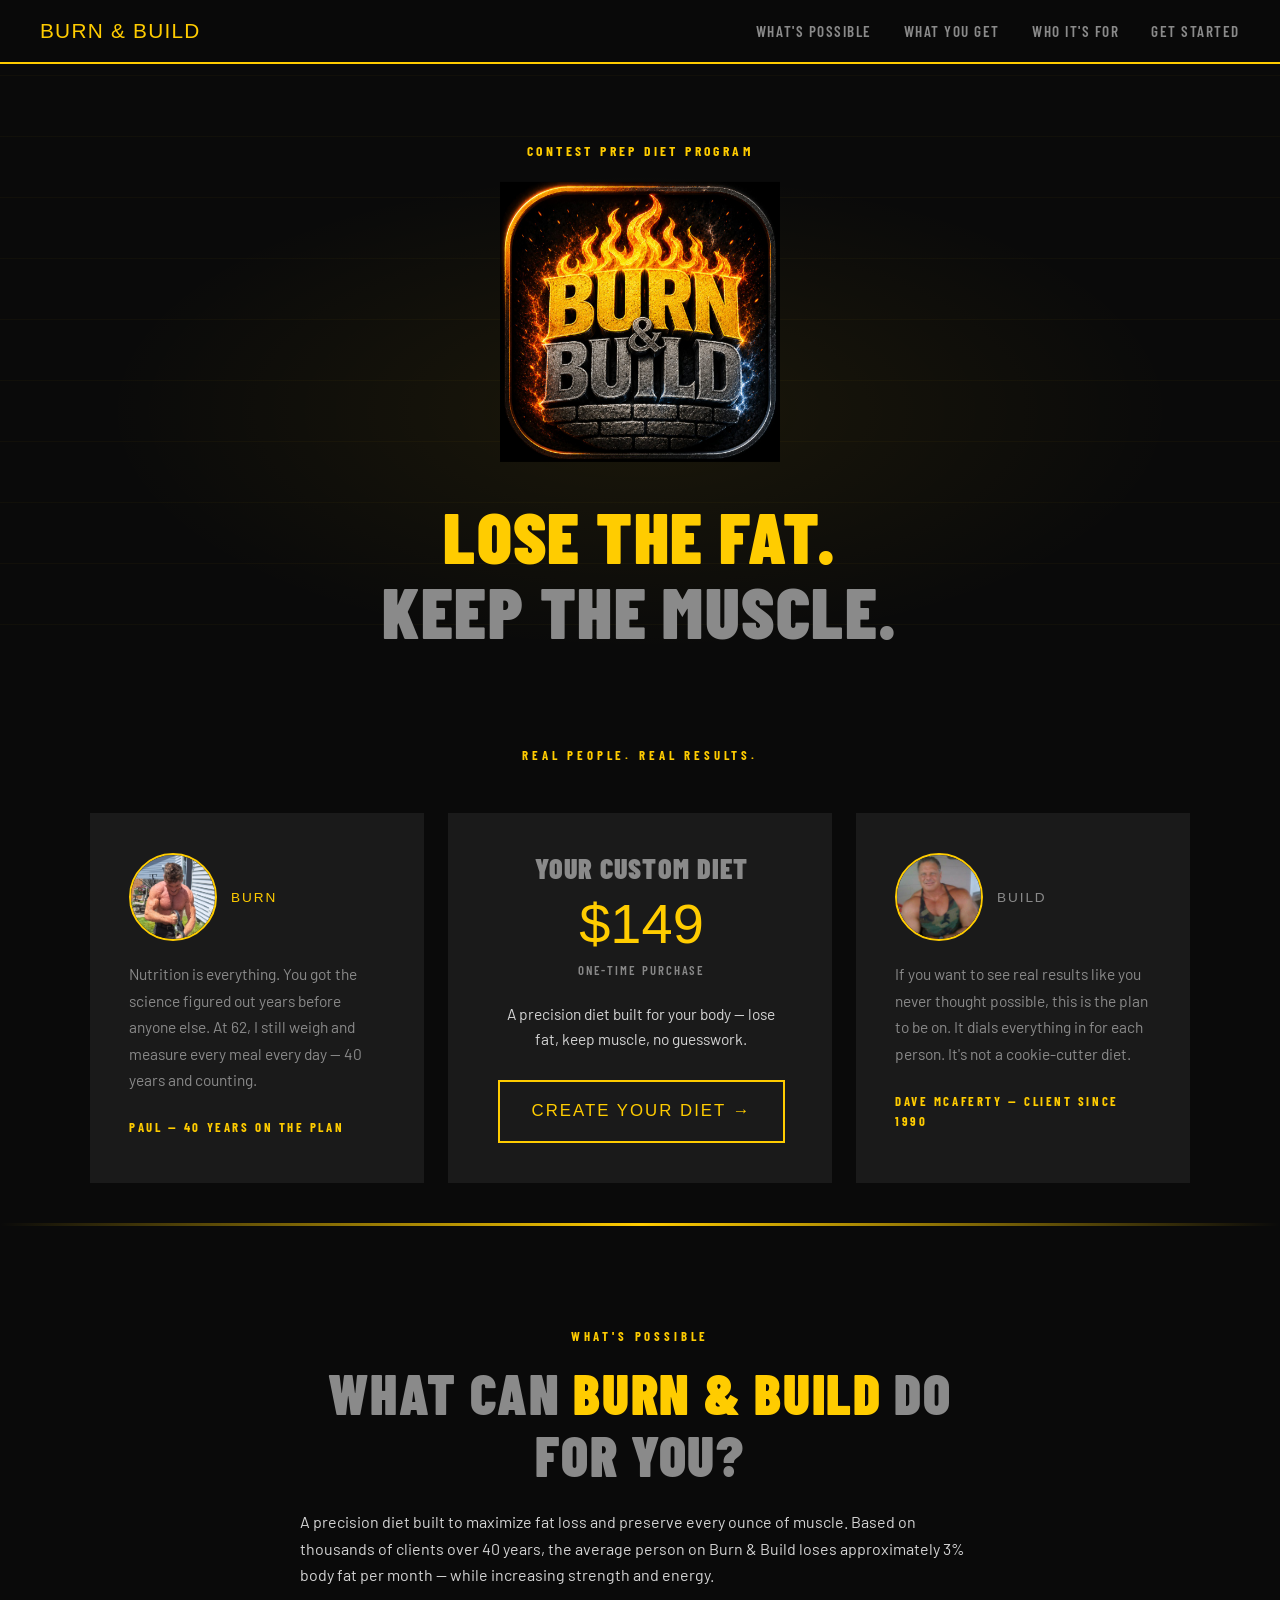
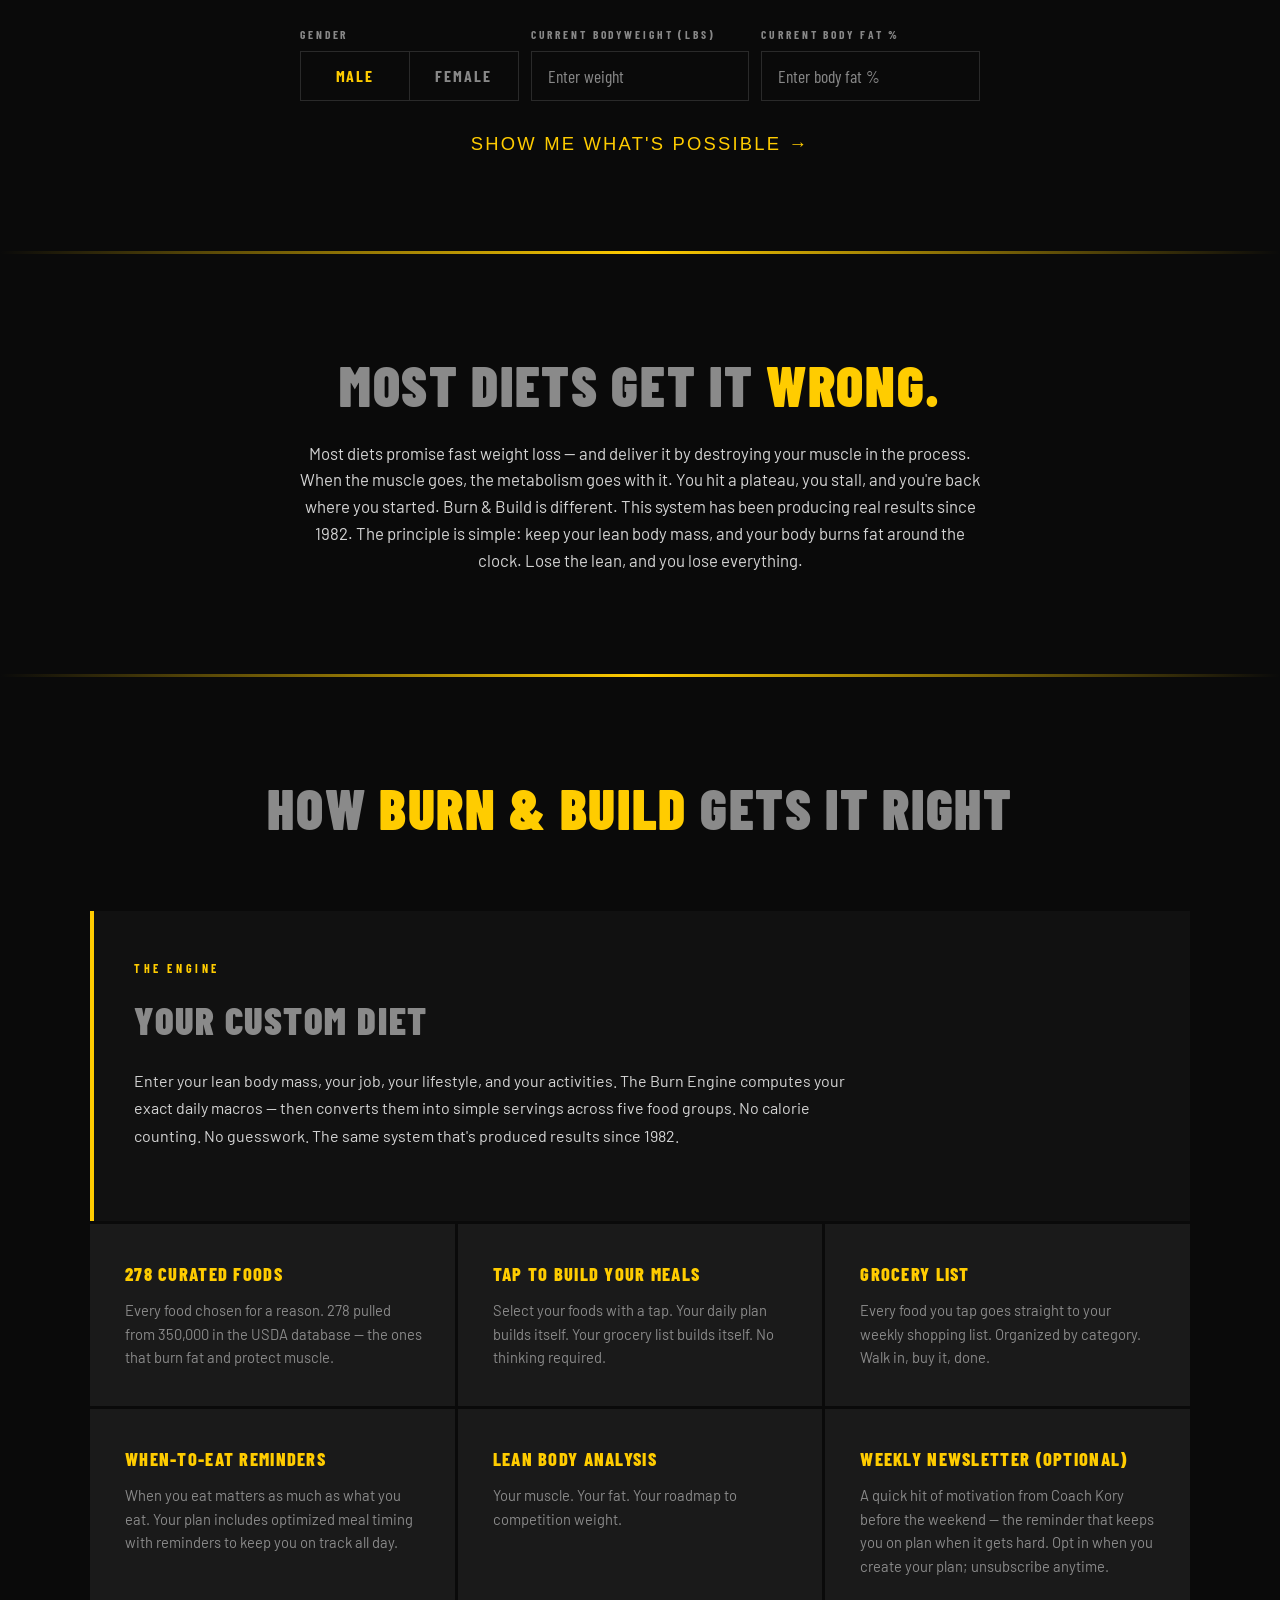
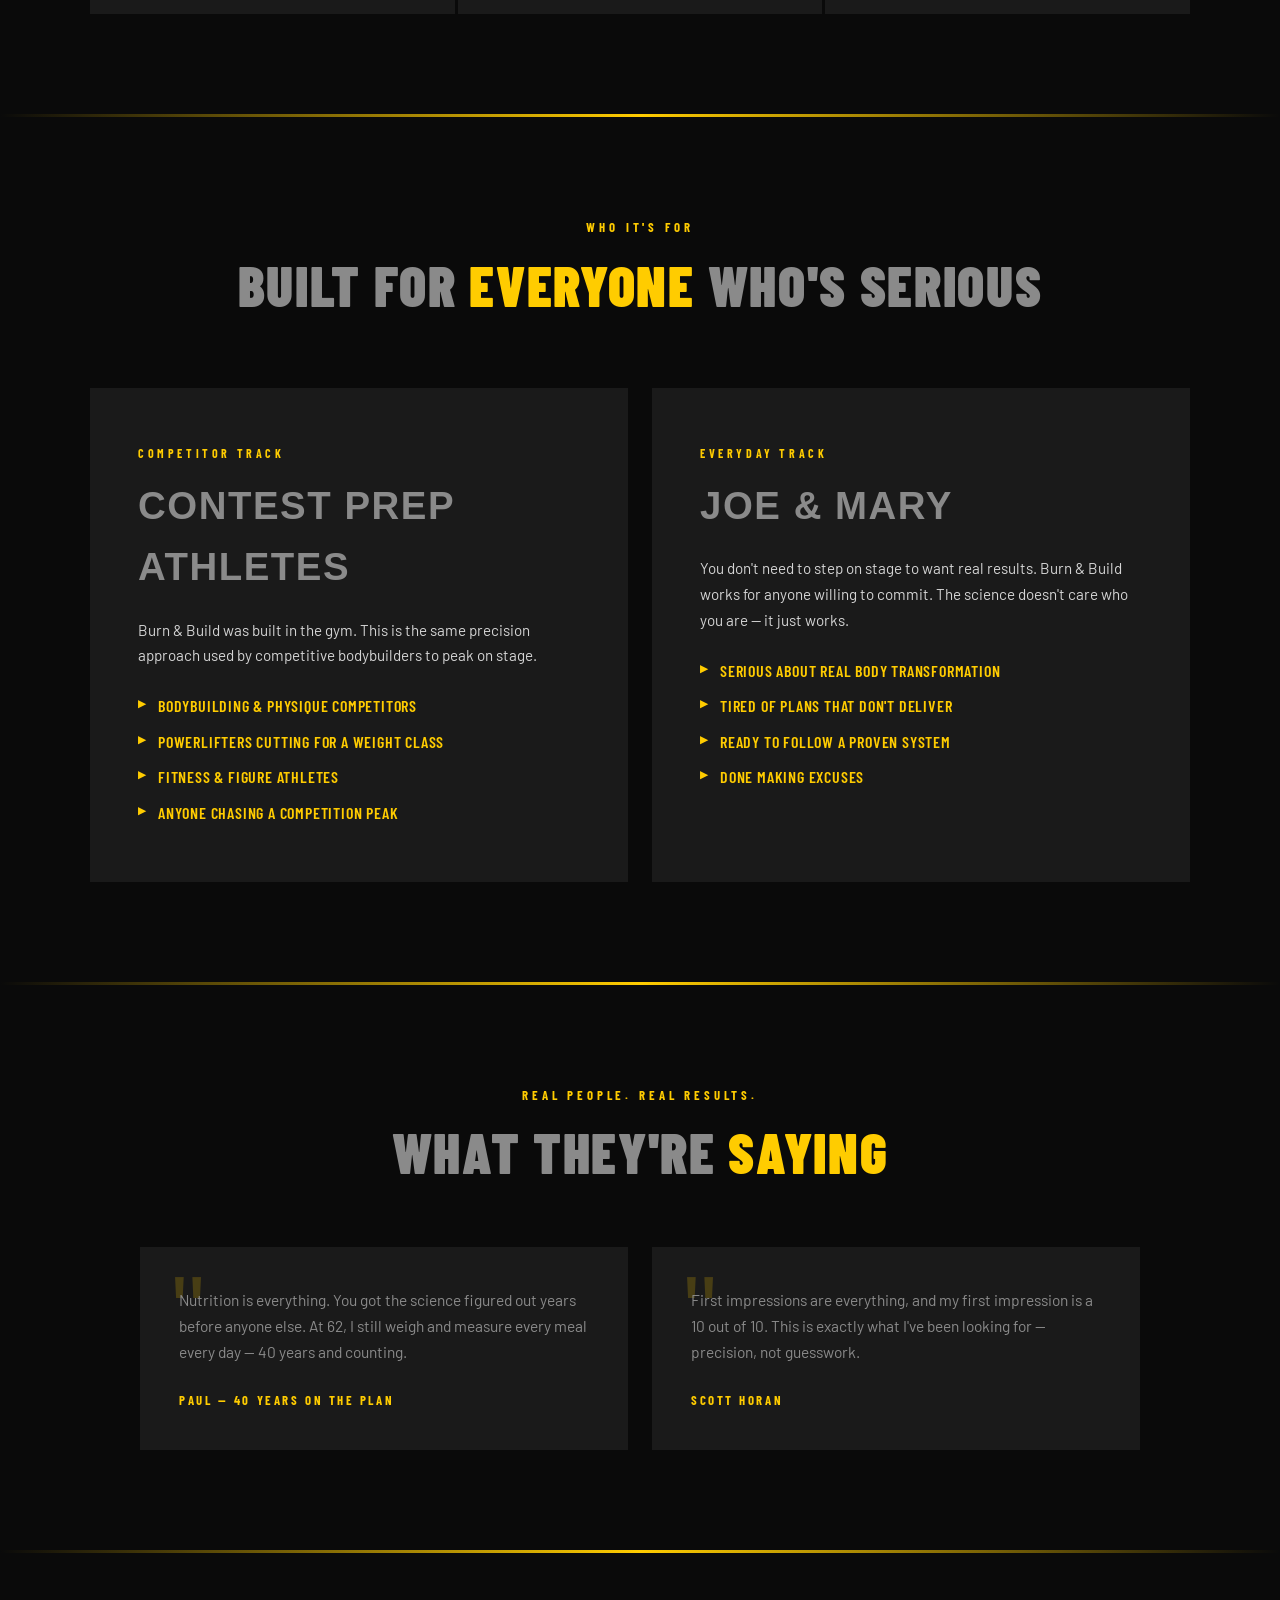
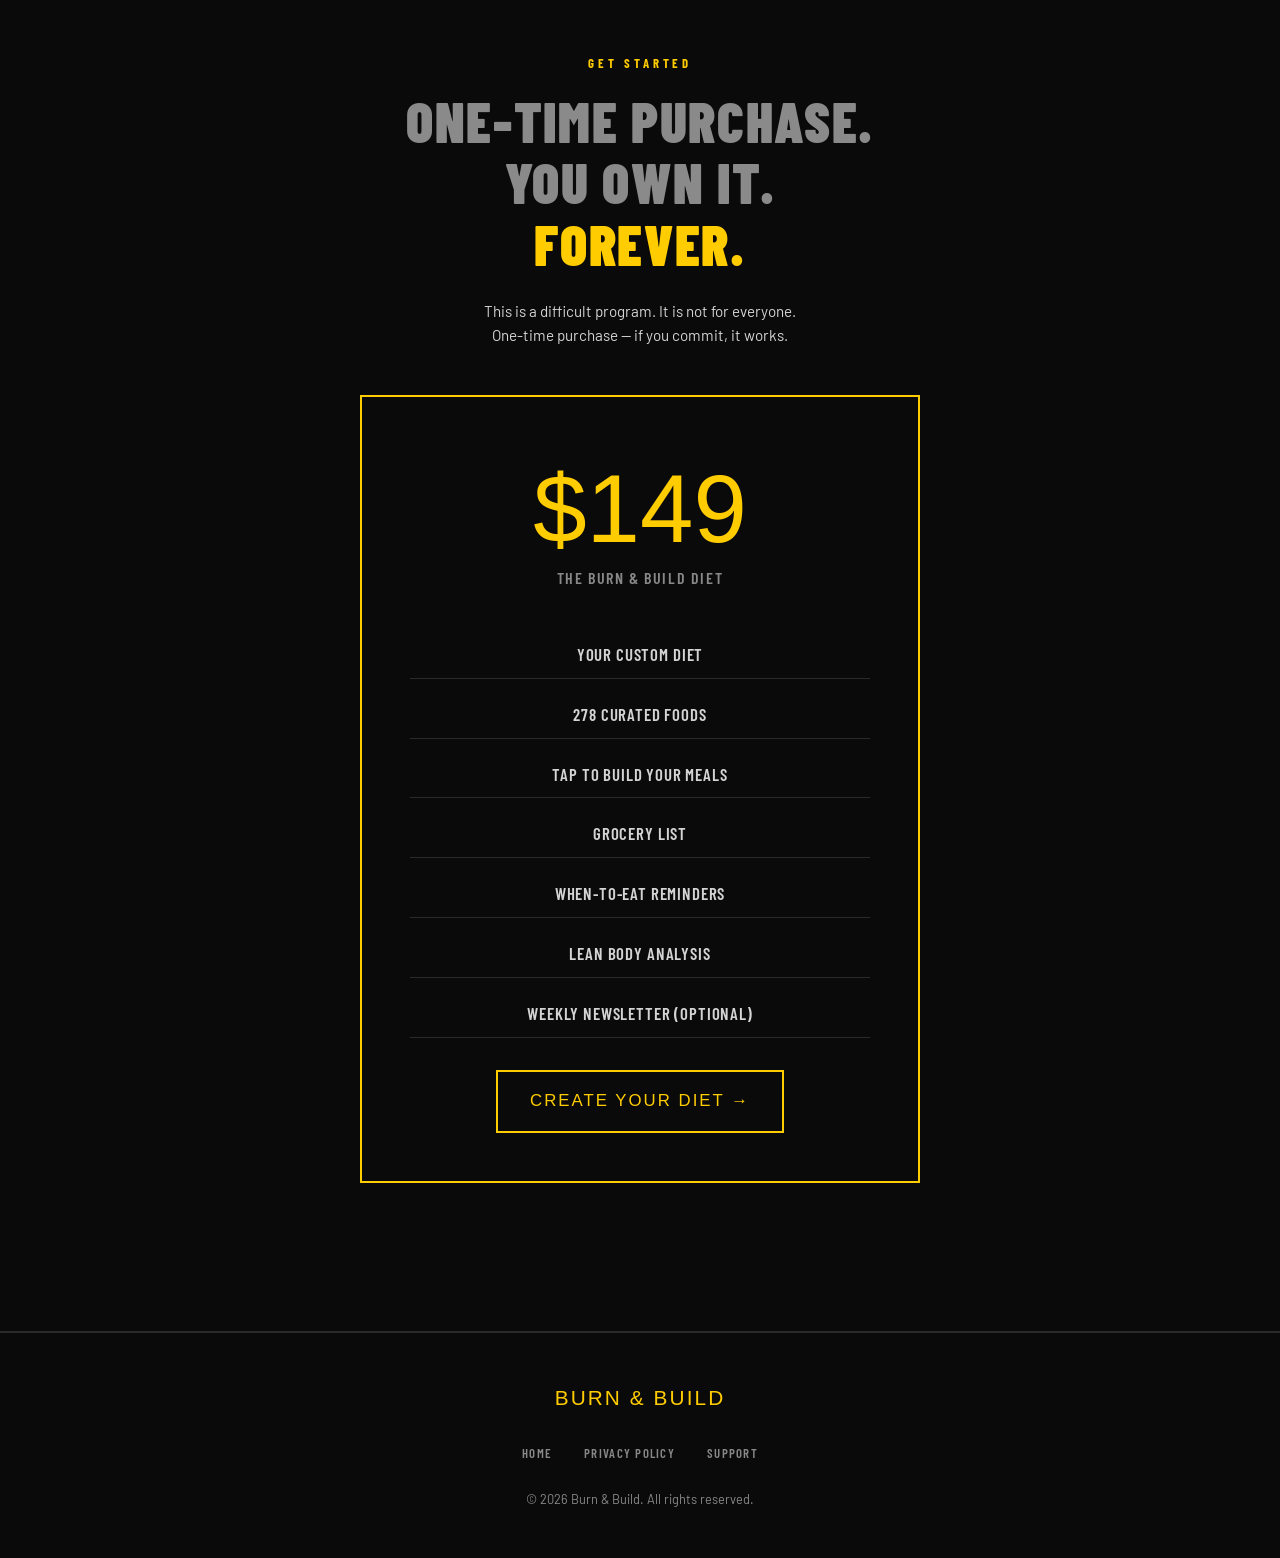
==== commit 61889b7a: "Restore burnandbuilddiet.com as canonical marketing site Revert redirect-only deprecation. Update do" ====
--- a/index.html
+++ b/index.html
@@ -3,16 +3,524 @@
 <head>
   <meta charset="UTF-8" />
   <meta name="viewport" content="width=device-width, initial-scale=1.0" />
-  <title>Burn &amp; Build — Redirecting…</title>
-  <link rel="canonical" href="https://gettheburnandbuildapp.com/" />
-  <meta http-equiv="refresh" content="0;url=https://gettheburnandbuildapp.com/" />
-  <script>location.replace('https://gettheburnandbuildapp.com/' + (location.search || '') + (location.hash || ''));</script>
+<link rel="canonical" href="https://burnandbuilddiet.com/" />
+  <meta name="description" content="A custom diet built from your body composition, job, workouts, and daily activity. No calorie counting. No guesswork. Athlete-tested since 1982." />
+  <meta name="theme-color" content="#0A0A0A" />
+  <title>Burn &amp; Build — Keep the Muscle. Lose the Fat.</title>
+  <link rel="icon" type="image/x-icon" href="favicon.ico">
+  <link rel="icon" type="image/png" sizes="32x32" href="favicon-32x32.png">
+  <link rel="icon" type="image/png" sizes="16x16" href="favicon-16x16.png">
+  <link rel="apple-touch-icon" sizes="180x180" href="apple-touch-icon.png">
+  <link rel="preconnect" href="https://fonts.googleapis.com" />
+  <link href="https://fonts.googleapis.com/css2?family=Barlow+Condensed:wght@400;600;700;800;900&family=Barlow:wght@400;500;600&display=swap" rel="stylesheet" />
+  <link rel="stylesheet" href="css/tokens.css" />
+  <link rel="stylesheet" href="hardkor.css" />
   <style>
-    body { margin: 0; min-height: 100vh; display: flex; align-items: center; justify-content: center; background: #0A0A0A; color: #D4D4D4; font-family: system-ui, sans-serif; text-align: center; padding: 24px; }
-    a { color: #FFCC00; }
+    .hero { display: flex; flex-direction: column; align-items: center; justify-content: center; text-align: center; padding: 140px 40px 20px; position: relative; overflow: hidden; }
+    .hero::before { content: ''; position: absolute; inset: 0; background: radial-gradient(ellipse 60% 50% at 50% 60%, rgba(255,204,0,0.07) 0%, transparent 70%), repeating-linear-gradient(0deg, transparent, transparent 60px, rgba(255,204,0,0.03) 60px, rgba(255,204,0,0.03) 61px); pointer-events: none; }
+
+    .hero-logo { width: min(280px, 72vw); height: auto; margin-bottom: 12px; opacity: 0; animation: fadeUp 0.7s 0.3s forwards; }
+
+    .hero-eyebrow { font-family: 'Barlow Condensed', sans-serif; font-weight: 700; font-size: 0.85rem; letter-spacing: 0.25em; text-transform: uppercase; color: var(--yellow); margin-bottom: 20px; opacity: 0; animation: fadeUp 0.7s 0.1s forwards; }
+    .hero-headline { font-family: 'Barlow Condensed', sans-serif; font-weight: 900; font-size: clamp(2rem, 6vw, 4.5rem); line-height: 1.05; text-transform: uppercase; letter-spacing: 0.02em; max-width: 900px; margin: 24px 0 16px; opacity: 0; animation: fadeUp 0.7s 0.6s forwards; color: var(--gray-heading); }
+    .hero-headline .hero-line-accent { color: var(--yellow); }
+    @keyframes fadeUp { from { opacity: 0; transform: translateY(24px); } to { opacity: 1; transform: translateY(0); } }
+
+    .btn-cta {
+      display: inline-block;
+      margin-top: 24px;
+      padding: 16px 32px;
+      border: 2px solid var(--yellow);
+      color: var(--yellow);
+      font-family: Impact, 'Arial Narrow', sans-serif;
+      font-size: 1.05rem;
+      letter-spacing: 0.12em;
+      text-transform: uppercase;
+      text-decoration: none;
+      transition: opacity 0.15s;
+    }
+    .btn-cta:hover { opacity: 0.75; }
+
+    .philosophy { background: var(--black); padding: 100px 40px; text-align: center; }
+
+    .guide { padding: 60px 40px 40px; background: var(--black); }
+    .guide-inner { max-width: 1100px; margin: 0 auto; }
+    .guide-row {
+      display: grid;
+      grid-template-columns: 1fr 1.15fr 1fr;
+      gap: 24px;
+      margin-top: 48px;
+      align-items: stretch;
+    }
+    .testi.guide-cta::before { display: none; }
+    .guide-cta {
+      border-left: 3px solid var(--yellow);
+      display: flex;
+      flex-direction: column;
+      justify-content: center;
+      align-items: center;
+      text-align: center;
+    }
+    .guide-cta-title {
+      font-family: 'Barlow Condensed', sans-serif;
+      font-weight: 900;
+      font-size: clamp(1.4rem, 2.5vw, 1.75rem);
+      letter-spacing: 0.04em;
+      text-transform: uppercase;
+      color: var(--gray-heading);
+      margin-bottom: 12px;
+      line-height: 1.1;
+    }
+    .guide-cta-price {
+      font-family: Impact, 'Arial Narrow', sans-serif;
+      font-size: clamp(2.5rem, 5vw, 3.5rem);
+      color: var(--yellow);
+      line-height: 1;
+      margin-bottom: 8px;
+    }
+    .guide-cta-period {
+      font-family: 'Barlow Condensed', sans-serif;
+      font-weight: 600;
+      font-size: 0.8rem;
+      letter-spacing: 0.15em;
+      text-transform: uppercase;
+      color: var(--text-dim);
+      margin-bottom: 20px;
+    }
+    .guide-cta-body { color: #D4D4D4; font-size: 0.97rem; line-height: 1.65; margin-bottom: 28px; max-width: 280px; }
+    .guide-cta .btn-cta { margin-top: 0; }
+    .guide-photo-label { display: flex; align-items: center; gap: 14px; margin-bottom: 20px; }
+    .guide-photo-label .testi-photo { margin-bottom: 0; }
+    .guide-wordmark {
+      font-family: Impact, 'Arial Narrow', sans-serif;
+      font-size: 0.85rem;
+      letter-spacing: 0.14em;
+      text-transform: uppercase;
+      line-height: 1;
+    }
+    .guide-wordmark--burn { color: var(--yellow); }
+    .guide-wordmark--build { color: var(--gray-heading); }
+
+    .how { padding: 100px 40px; background: var(--black); }
+    .how-inner { max-width: 1100px; margin: 0 auto; }
+    .how-header { text-align: center; margin-bottom: 72px; }
+
+    .testimonials { padding: 100px 40px; background: var(--black); }
+    .testimonials-inner { max-width: 1000px; margin: 0 auto; }
+    .testimonials-header { text-align: center; margin-bottom: 64px; }
+    .testi-grid { display: grid; grid-template-columns: repeat(auto-fit, minmax(300px, 1fr)); gap: 24px; }
+    .testi { background: var(--gray); padding: 40px 36px; position: relative; border-left: 3px solid transparent; transition: border-color 0.2s; }
+    .testi:hover { border-left-color: var(--yellow); }
+    .testi::before { content: '"'; font-family: Impact, sans-serif; font-size: 6rem; color: var(--yellow); line-height: 1; opacity: 0.2; position: absolute; top: 16px; left: 28px; }
+    .testi:has(.testi-photo)::before { display: none; }
+    .testi-text { color: var(--text); font-size: 0.97rem; line-height: 1.7; margin-bottom: 24px; position: relative; z-index: 1; }
+    .testi-author { font-family: 'Barlow Condensed', sans-serif; font-weight: 700; font-size: 0.8rem; letter-spacing: 0.2em; text-transform: uppercase; color: var(--yellow); }
+    .testi-photo { display: block; width: 88px; height: 88px; object-fit: cover; object-position: center 12%; border-radius: 50%; margin: 0 0 20px; border: 2px solid var(--yellow); position: relative; z-index: 1; }
+
+    .pricing { padding: 100px 40px; background: var(--black); text-align: center; }
+    .pricing-inner { max-width: 560px; margin: 0 auto; }
+    .price-box { border: 2px solid var(--yellow); padding: 64px 48px 48px; margin: 48px 0; overflow: hidden; }
+    .price-amount { font-family: Impact, 'Arial Narrow', sans-serif; font-size: 6rem; color: var(--yellow); line-height: 1; margin-bottom: 8px; }
+    .price-period { font-family: 'Barlow Condensed', sans-serif; font-weight: 600; font-size: 1rem; letter-spacing: 0.1em; text-transform: uppercase; color: var(--text-dim); margin-bottom: 40px; }
+    .price-includes { list-style: none; margin-bottom: 8px; display: flex; flex-direction: column; gap: 12px; }
+    .price-includes li { font-family: 'Barlow Condensed', sans-serif; font-weight: 600; font-size: 1.05rem; letter-spacing: 0.05em; text-transform: uppercase; color: #D4D4D4; padding: 10px 0; border-bottom: 1px solid var(--gray-mid); }
+
+    .calculator { padding: 100px 40px 80px; background: var(--black); }
+    .calc-header { text-align: center; margin-bottom: 12px; }
+    .calc-inner { max-width: 680px; margin: 0 auto; }
+    .calc-intro { color: #D4D4D4; font-size: 1rem; line-height: 1.65; margin-bottom: 36px; }
+    .calc-row { display: grid; grid-template-columns: 1fr 1fr 1fr; gap: 12px; margin-bottom: 16px; align-items: end; }
+    .calc-col { display: flex; flex-direction: column; }
+    .calc-label { font-family: 'Barlow Condensed', sans-serif; font-weight: 700; font-size: 0.72rem; letter-spacing: 0.25em; text-transform: uppercase; color: var(--text-dim); margin-bottom: 8px; }
+    .gender-tabs { display: flex; height: 50px; border: 1.5px solid var(--gray-mid); box-sizing: border-box; }
+    .gender-tab { flex: 1; padding: 0; height: 100%; font-family: 'Barlow Condensed', sans-serif; font-weight: 700; font-size: 1rem; letter-spacing: 0.12em; text-transform: uppercase; border: none; cursor: pointer; transition: color 0.15s; background: var(--black); color: var(--text-dim); }
+    .gender-tab:first-child { border-right: 1px solid var(--gray-mid); }
+    .gender-tab.active { color: var(--yellow); background: var(--black); }
+    .calc-input { display: block; width: 100%; height: 50px; background: var(--black); border: 1.5px solid var(--gray-mid); color: var(--text); font-family: 'Barlow Condensed', sans-serif; font-weight: 600; font-size: 1.1rem; padding: 0 16px; outline: none; transition: border-color 0.2s; box-sizing: border-box; }
+    #calc-gender { display: none; }
+    .calc-input::placeholder { color: var(--text-dim); font-weight: 400; }
+    .calc-input:focus { border-color: var(--yellow); }
+    .calc-input::-webkit-outer-spin-button, .calc-input::-webkit-inner-spin-button { -webkit-appearance: none; margin: 0; }
+    .calc-input[type=number] { -moz-appearance: textfield; }
+    .calc-btn { display: block; width: 100%; background: none; color: var(--yellow); border: none; font-family: Impact, 'Arial Narrow', sans-serif; font-size: 1.15rem; letter-spacing: 0.12em; text-transform: uppercase; padding: 16px 0; cursor: pointer; transition: opacity 0.15s; margin-top: 8px; }
+    .calc-btn:hover { opacity: 0.75; }
+    .calc-results { display: none; margin-top: 40px; border-top: 1px solid var(--gray-mid); padding-top: 32px; }
+    .calc-results.visible { display: block; }
+    .calc-narrative { font-size: 1.05rem; color: #D4D4D4; line-height: 1.7; margin-bottom: 32px; }
+    .calc-narrative strong { color: #D4D4D4; font-weight: 700; }
+    .calc-table { width: 100%; border-collapse: collapse; margin-bottom: 24px; }
+    .calc-table th { font-family: 'Barlow Condensed', sans-serif; font-weight: 700; font-size: 0.72rem; letter-spacing: 0.2em; text-transform: uppercase; color: var(--text-dim); padding: 0 0 12px; text-align: left; border-bottom: 1px solid var(--gray-mid); }
+    .calc-table td { padding: 16px 0; border-bottom: 1px solid rgba(255,255,255,0.05); font-size: 0.97rem; color: var(--text); vertical-align: middle; }
+    .calc-table tr.row-current td { font-weight: 700; color: #8A8A8A; }
+    .ace-badge { display: inline-block; background: transparent; color: var(--yellow); font-family: 'Barlow Condensed', sans-serif; font-weight: 700; font-size: 0.7rem; letter-spacing: 0.12em; text-transform: uppercase; padding: 3px 8px; margin-left: 8px; vertical-align: middle; }
+    .calc-disclaimer { font-size: 0.78rem; color: #D4D4D4; line-height: 1.6; margin-top: 24px; }
+
+    .deliver-hero { background: var(--dark); border-left: 4px solid var(--yellow); padding: 48px 40px; margin-bottom: 3px; }
+    .deliver-hero-label { font-family: 'Barlow Condensed', sans-serif; font-weight: 700; font-size: 0.75rem; letter-spacing: 0.3em; text-transform: uppercase; color: var(--yellow); margin-bottom: 12px; }
+    .deliver-hero-title { font-family: 'Barlow Condensed', sans-serif; font-weight: 900; font-size: clamp(1.8rem, 3vw, 2.6rem); text-transform: uppercase; letter-spacing: 0.04em; color: #8A8A8A; margin-bottom: 16px; }
+    .deliver-hero-body { color: #D4D4D4; font-size: 1rem; line-height: 1.7; max-width: 720px; margin-bottom: 24px; }
+    .deliver-grid { display: grid; grid-template-columns: repeat(3, 1fr); gap: 3px; }
+    .deliver-card { background: var(--gray); padding: 36px 32px; border-left: 3px solid transparent; transition: border-color 0.2s; }
+    .deliver-card:hover { border-left-color: var(--yellow); }
+    .deliver-title { font-family: 'Barlow Condensed', sans-serif; font-weight: 800; font-size: 1.15rem; letter-spacing: 0.07em; text-transform: uppercase; color: var(--yellow); margin-bottom: 10px; }
+    .deliver-body { color: #8A8A8A; font-size: 0.92rem; line-height: 1.6; }
+
+    .who { padding: 100px 40px; background: var(--black); }
+    .who-inner { max-width: 1100px; margin: 0 auto; }
+    .who-header { text-align: center; margin-bottom: 72px; }
+    .who-cards { display: grid; grid-template-columns: 1fr 1fr; gap: 24px; }
+    .who-card { background: var(--gray); padding: 56px 48px; }
+    .who-card-label { font-family: 'Barlow Condensed', sans-serif; font-weight: 700; font-size: 0.75rem; letter-spacing: 0.3em; text-transform: uppercase; color: var(--yellow); margin-bottom: 12px; }
+    .who-card-title { font-family: Impact, 'Arial Narrow', sans-serif; font-size: 2.4rem; text-transform: uppercase; letter-spacing: 0.04em; color: #8A8A8A; margin-bottom: 20px; }
+    .who-card-body { color: #D4D4D4; font-size: 0.95rem; line-height: 1.7; }
+    .who-list { margin-top: 24px; list-style: none; display: flex; flex-direction: column; gap: 10px; }
+    .who-list li { font-family: 'Barlow Condensed', sans-serif; font-weight: 600; font-size: 1rem; letter-spacing: 0.05em; text-transform: uppercase; padding-left: 20px; position: relative; color: var(--yellow); }
+    .who-list li::before { content: '▶'; position: absolute; left: 0; color: var(--yellow); font-size: 0.6rem; top: 3px; }
+
+    @media (max-width: 900px) {
+      .deliver-grid { grid-template-columns: 1fr 1fr; }
+      .who-cards { grid-template-columns: 1fr; }
+      .guide-row { grid-template-columns: 1fr; }
+    }
+    @media (max-width: 600px) {
+      .hero { padding: 100px 20px 60px; }
+      .deliver-grid { grid-template-columns: 1fr; }
+      .deliver-hero { padding: 36px 24px; }
+      .who-card { padding: 40px 28px; }
+      .calc-row { grid-template-columns: 1fr; gap: 16px; }
+      .gender-tabs { max-width: 200px; }
+    }
   </style>
 </head>
 <body>
-  <p>This site has moved to <a href="https://gettheburnandbuildapp.com/">gettheburnandbuildapp.com</a>.</p>
+
+  <nav>
+    <a href="/" class="nav-logo">Burn &amp; Build</a>
+    <ul class="nav-links">
+      <li><a href="#calculator">What's Possible</a></li>
+      <li><a href="#how">What You Get</a></li>
+      <li><a href="#who">Who It's For</a></li>
+      <li><a href="#pricing">Get Started</a></li>
+    </ul>
+    <button class="hamburger" id="hamburger" aria-label="Menu">
+      <span></span><span></span><span></span>
+    </button>
+  </nav>
+  <div class="mobile-nav" id="mobile-nav">
+    <a href="#calculator">What's Possible</a>
+    <a href="#how">What You Get</a>
+    <a href="#who">Who It's For</a>
+    <a href="#pricing">Get Started</a>
+    <a href="/privacypolicy.html">Privacy Policy</a>
+    <a href="/support.html">Support</a>
+  </div>
+
+  <section class="hero">
+    <p class="hero-eyebrow">Contest Prep Diet Program</p>
+    <img class="hero-logo" src="img/brand/bblogo.png" alt="Burn &amp; Build" />
+    <h1 class="hero-headline"><span class="hero-line-accent">Lose the Fat.</span><br />Keep the Muscle.</h1>
+  </section>
+
+  <section class="guide" id="guide">
+    <div class="guide-inner">
+      <p class="section-label" style="text-align:center;">Real People. Real Results.</p>
+      <div class="guide-row">
+        <div class="testi">
+          <div class="guide-photo-label">
+            <img class="testi-photo" src="images/testimonials/paul.png" alt="Paul" width="88" height="88" />
+            <span class="guide-wordmark guide-wordmark--burn">Burn</span>
+          </div>
+          <p class="testi-text">Nutrition is everything. You got the science figured out years before anyone else. At 62, I still weigh and measure every meal every day — 40 years and counting.</p>
+          <div class="testi-author">Paul — 40 Years on the Plan</div>
+        </div>
+        <div class="testi guide-cta">
+          <h3 class="guide-cta-title">Your Custom Diet</h3>
+          <div class="guide-cta-price">$149</div>
+          <p class="guide-cta-period">One-Time Purchase</p>
+          <p class="guide-cta-body">A precision diet built for your body — lose fat, keep muscle, no guesswork.</p>
+          <a class="btn-cta" href="https://gettheburnandbuildapp.com/createyourfoodplan/?browse=1">Create Your Diet &rarr;</a>
+        </div>
+        <div class="testi">
+          <div class="guide-photo-label">
+            <img class="testi-photo" src="images/testimonials/dave-mcaferty.png" alt="Dave McAferty" width="88" height="88" />
+            <span class="guide-wordmark guide-wordmark--build">Build</span>
+          </div>
+          <p class="testi-text">If you want to see real results like you never thought possible, this is the plan to be on. It dials everything in for each person. It's not a cookie-cutter diet.</p>
+          <div class="testi-author">Dave McAferty — Client Since 1990</div>
+        </div>
+      </div>
+    </div>
+  </section>
+  <div class="divider"></div>
+
+  <section class="calculator" id="calculator">
+    <div class="calc-inner">
+      <div class="calc-header">
+        <p class="section-label">What's Possible</p>
+        <h2 class="section-title">What Can <span>Burn &amp; Build</span> Do for You?</h2>
+      </div>
+      <p class="calc-intro">A precision diet built to maximize fat loss and preserve every ounce of muscle. Based on thousands of clients over 40 years, the average person on Burn &amp; Build loses approximately 3% body fat per month — while increasing strength and energy.</p>
+
+      <div class="calc-row">
+        <div class="calc-col">
+          <div class="calc-label">Gender</div>
+          <div class="gender-tabs">
+            <button type="button" class="gender-tab active" id="tab-male">Male</button>
+            <button type="button" class="gender-tab" id="tab-female">Female</button>
+          </div>
+          <input type="hidden" id="calc-gender" value="male" />
+        </div>
+        <div class="calc-col">
+          <div class="calc-label">Current Bodyweight (lbs)</div>
+          <input class="calc-input" id="calc-weight" type="number" min="1" placeholder="Enter weight" />
+        </div>
+        <div class="calc-col">
+          <div class="calc-label">Current Body Fat %</div>
+          <input class="calc-input" id="calc-bf" type="number" min="1" max="70" placeholder="Enter body fat %" />
+        </div>
+      </div>
+
+      <button type="button" class="calc-btn" id="calc-btn">Show Me What's Possible &rarr;</button>
+
+      <div class="calc-results" id="calc-results">
+        <p class="calc-narrative" id="calc-narrative"></p>
+        <table class="calc-table">
+          <thead>
+            <tr>
+              <th>Timeline</th>
+              <th>Body Fat %</th>
+              <th>Bodyweight</th>
+            </tr>
+          </thead>
+          <tbody id="calc-tbody"></tbody>
+        </table>
+        <p class="calc-disclaimer">Results may vary. This tool is for informational purposes only and does not constitute medical or nutritional advice. Individual results depend on starting body composition, program adherence, diet, exercise, and other factors. Consult a qualified healthcare professional before beginning any diet or exercise program.</p>
+      </div>
+    </div>
+  </section>
+  <div class="divider"></div>
+
+  <section class="philosophy">
+    <h2 class="section-title">Most Diets Get It <span>Wrong.</span></h2>
+    <p class="section-body">Most diets promise fast weight loss — and deliver it by destroying your muscle in the process. When the muscle goes, the metabolism goes with it. You hit a plateau, you stall, and you're back where you started. Burn &amp; Build is different. This system has been producing real results since 1982. The principle is simple: keep your lean body mass, and your body burns fat around the clock. Lose the lean, and you lose everything.</p>
+  </section>
+
+  <div class="divider"></div>
+
+  <section class="how" id="how">
+    <div class="how-inner">
+      <div class="how-header">
+        <h2 class="section-title">How <span>Burn &amp; Build</span> Gets It Right</h2>
+      </div>
+      <div class="deliver-hero">
+        <div class="deliver-hero-label">The Engine</div>
+        <h3 class="deliver-hero-title">Your Custom Diet</h3>
+        <p class="deliver-hero-body">Enter your lean body mass, your job, your lifestyle, and your activities. The Burn Engine computes your exact daily macros — then converts them into simple servings across five food groups. No calorie counting. No guesswork. The same system that's produced results since 1982.</p>
+      </div>
+      <div class="deliver-grid">
+        <div class="deliver-card">
+          <div class="deliver-title">278 Curated Foods</div>
+          <p class="deliver-body">Every food chosen for a reason. 278 pulled from 350,000 in the USDA database — the ones that burn fat and protect muscle.</p>
+        </div>
+        <div class="deliver-card">
+          <div class="deliver-title">Tap to Build Your Meals</div>
+          <p class="deliver-body">Select your foods with a tap. Your daily plan builds itself. Your grocery list builds itself. No thinking required.</p>
+        </div>
+        <div class="deliver-card">
+          <div class="deliver-title">Grocery List</div>
+          <p class="deliver-body">Every food you tap goes straight to your weekly shopping list. Organized by category. Walk in, buy it, done.</p>
+        </div>
+        <div class="deliver-card">
+          <div class="deliver-title">When-to-Eat Reminders</div>
+          <p class="deliver-body">When you eat matters as much as what you eat. Your plan includes optimized meal timing with reminders to keep you on track all day.</p>
+        </div>
+        <div class="deliver-card">
+          <div class="deliver-title">Lean Body Analysis</div>
+          <p class="deliver-body">Your muscle. Your fat. Your roadmap to competition weight.</p>
+        </div>
+        <div class="deliver-card">
+          <div class="deliver-title">Weekly Newsletter (optional)</div>
+          <p class="deliver-body">A quick hit of motivation from Coach Kory before the weekend — the reminder that keeps you on plan when it gets hard. Opt in when you create your plan; unsubscribe anytime.</p>
+        </div>
+      </div>
+    </div>
+  </section>
+  <div class="divider"></div>
+
+  <section class="who" id="who">
+    <div class="who-inner">
+      <div class="who-header">
+        <p class="section-label">Who It's For</p>
+        <h2 class="section-title">Built for <span>Everyone</span> Who's Serious</h2>
+      </div>
+      <div class="who-cards">
+        <div class="who-card featured">
+          <div class="who-card-label">Competitor Track</div>
+          <h3 class="who-card-title">Contest Prep Athletes</h3>
+          <p class="who-card-body">Burn &amp; Build was built in the gym. This is the same precision approach used by competitive bodybuilders to peak on stage.</p>
+          <ul class="who-list">
+            <li>Bodybuilding &amp; Physique Competitors</li>
+            <li>Powerlifters Cutting for a Weight Class</li>
+            <li>Fitness &amp; Figure Athletes</li>
+            <li>Anyone Chasing a Competition Peak</li>
+          </ul>
+        </div>
+        <div class="who-card">
+          <div class="who-card-label">Everyday Track</div>
+          <h3 class="who-card-title">Joe &amp; Mary</h3>
+          <p class="who-card-body">You don't need to step on stage to want real results. Burn &amp; Build works for anyone willing to commit. The science doesn't care who you are — it just works.</p>
+          <ul class="who-list">
+            <li>Serious About Real Body Transformation</li>
+            <li>Tired of Plans That Don't Deliver</li>
+            <li>Ready to Follow a Proven System</li>
+            <li>Done Making Excuses</li>
+          </ul>
+        </div>
+      </div>
+    </div>
+  </section>
+  <div class="divider"></div>
+
+  <section class="testimonials" id="testimonials">
+    <div class="testimonials-inner">
+      <div class="testimonials-header">
+        <p class="section-label">Real People. Real Results.</p>
+        <h2 class="section-title">What They're <span>Saying</span></h2>
+      </div>
+      <div class="testi-grid">
+        <div class="testi"><p class="testi-text">Nutrition is everything. You got the science figured out years before anyone else. At 62, I still weigh and measure every meal every day — 40 years and counting.</p><div class="testi-author">Paul — 40 Years on the Plan</div></div>
+        <div class="testi"><p class="testi-text">First impressions are everything, and my first impression is a 10 out of 10. This is exactly what I've been looking for — precision, not guesswork.</p><div class="testi-author">Scott Horan</div></div>
+      </div>
+    </div>
+  </section>
+  <div class="divider"></div>
+
+  <section class="pricing" id="pricing">
+    <div class="pricing-inner">
+      <p class="section-label">Get Started</p>
+      <h2 class="section-title">One-Time Purchase.<br />You Own It.<br /><span>Forever.</span></h2>
+      <p style="color:#D4D4D4;font-size:0.95rem;margin-bottom:32px;">This is a difficult program. It is not for everyone.<br />One-time purchase — if you commit, it works.</p>
+      <div class="price-box">
+        <div class="price-amount">$149</div>
+        <div class="price-period">The Burn &amp; Build Diet</div>
+        <ul class="price-includes">
+          <li>Your Custom Diet</li>
+          <li>278 Curated Foods</li>
+          <li>Tap to Build Your Meals</li>
+          <li>Grocery List</li>
+          <li>When-to-Eat Reminders</li>
+          <li>Lean Body Analysis</li>
+          <li>Weekly Newsletter (optional)</li>
+        </ul>
+        <a class="btn-cta" href="https://gettheburnandbuildapp.com/createyourfoodplan/?browse=1">Create Your Diet &rarr;</a>
+      </div>
+    </div>
+  </section>
+
+  <footer>
+    <div class="footer-logo">Burn &amp; Build</div>
+    <ul class="footer-links">
+      <li><a href="/">Home</a></li>
+      <li><a href="/privacypolicy.html">Privacy Policy</a></li>
+      <li><a href="/support.html">Support</a></li>
+    </ul>
+    <p class="footer-copy">&copy; 2026 Burn &amp; Build. All rights reserved.</p>
+  </footer>
+
+  <script>
+    document.getElementById('tab-male').addEventListener('click', function() {
+      document.getElementById('calc-gender').value = 'male';
+      document.getElementById('tab-male').classList.add('active');
+      document.getElementById('tab-female').classList.remove('active');
+    });
+    document.getElementById('tab-female').addEventListener('click', function() {
+      document.getElementById('calc-gender').value = 'female';
+      document.getElementById('tab-female').classList.add('active');
+      document.getElementById('tab-male').classList.remove('active');
+    });
+
+    function aceBadge(bf, gender, isFloor) {
+      if (isFloor) return { label: 'Showtime', cls: '' };
+      if (gender === 'male') {
+        if (bf <= 24 && bf > 13) return { label: 'Average', cls: '' };
+      } else {
+        if (bf <= 31 && bf > 20) return { label: 'Average', cls: '' };
+      }
+      return null;
+    }
+
+    document.getElementById('calc-btn').addEventListener('click', function () {
+      var gender = document.getElementById('calc-gender').value;
+      var weight = parseFloat(document.getElementById('calc-weight').value);
+      var bf = parseFloat(document.getElementById('calc-bf').value);
+      var targetBf = gender === 'male' ? 4.68 : 8.95;
+      var dropPerCycle = 6;
+
+      if (!weight || weight <= 0 || !bf || bf <= targetBf || bf > 70) return;
+
+      var lbm = weight * (1 - bf / 100);
+      var finalWeight = lbm / (1 - targetBf / 100);
+
+      var fullCycles = Math.floor((bf - targetBf) / dropPerCycle);
+      var remainder = (bf - targetBf) % dropPerCycle;
+      var partialWeeks = remainder > 0 ? (remainder / dropPerCycle) * 8 : 0;
+      var totalWeeks = fullCycles * 8 + partialWeeks;
+      var wholeWeeks = Math.round(totalWeeks);
+      var timeStr = wholeWeeks + ' weeks';
+
+      document.getElementById('calc-narrative').innerHTML =
+        '<strong>Pro Tip:</strong> Transforming your body is a balance of lean body mass (muscle shape) and how much body fat is covering it up. Based on your current weight and body fat, Burn &amp; Build can take you from <strong>' +
+        weight.toFixed(0) + ' lbs at ' + bf.toFixed(0) + '%</strong> to <strong>' +
+        finalWeight.toFixed(1) + ' lbs at ' + targetBf + '%</strong> in <strong>' + timeStr +
+        '</strong> — while increasing your strength and energy. If the projected body weight at your desired body fat seems too low, it means you need more muscle. Participate in weight training and follow your Burn &amp; Build program for fastest results.';
+
+      var tbody = '';
+      var curBf = bf;
+      var shownBadges = {};
+
+      tbody += '<tr class="row-current"><td>Current</td><td>' + bf.toFixed(0) + '%</td><td>' + weight.toFixed(0) + ' lbs</td></tr>';
+
+      var cycleWeeks = 0;
+      while (curBf > targetBf) {
+        var newBf = curBf - dropPerCycle;
+        var isFloor = false;
+        var isPartial = false;
+        if (newBf <= targetBf) { newBf = targetBf; isFloor = true; }
+        if (isFloor && remainder > 0) { isPartial = true; }
+        var newWeight = lbm / (1 - newBf / 100);
+
+        var badge = aceBadge(newBf, gender, isFloor);
+        var bHtml = '';
+        if (badge && !shownBadges[badge.label]) {
+          shownBadges[badge.label] = true;
+          bHtml = '<span class="ace-badge ' + badge.cls + '">' + badge.label + '</span>';
+        }
+
+        if (isPartial) {
+          cycleWeeks += partialWeeks;
+          var pWholeWeeks = Math.round(cycleWeeks);
+          tbody += '<tr><td>' + pWholeWeeks + ' weeks</td><td>' + targetBf + '%' + bHtml + '</td><td>' + newWeight.toFixed(1) + ' lbs</td></tr>';
+        } else {
+          cycleWeeks += 8;
+          tbody += '<tr><td>' + cycleWeeks + ' weeks</td><td>' + newBf.toFixed(0) + '%' + bHtml + '</td><td>' + newWeight.toFixed(1) + ' lbs</td></tr>';
+        }
+
+        curBf = newBf;
+      }
+
+      document.getElementById('calc-tbody').innerHTML = tbody;
+      document.getElementById('calc-results').classList.add('visible');
+    });
+  </script>
+  <script>
+    var ham = document.getElementById('hamburger');
+    var mobileNav = document.getElementById('mobile-nav');
+    ham.addEventListener('click', function() {
+      mobileNav.classList.toggle('open');
+    });
+    mobileNav.querySelectorAll('a').forEach(function(a) {
+      a.addEventListener('click', function() { mobileNav.classList.remove('open'); });
+    });
+  </script>
 </body>
 </html>
--- a/css/tokens.css
+++ b/css/tokens.css
@@ -0,0 +1,32 @@
+/* Burn & Build — shared brand tokens (yellow, black, three grays) */
+
+:root {
+  /* Accent — flame yellow from logo (replaces Hardkor #FDC500) */
+  --yellow: #FFCC00;
+  --yellow-rgb: 255, 204, 0;
+  --yellow-dim: #C99700;
+  /* Logo colors — match img/brand/bblogo.png (canonical logo asset) */
+  --logo-burn: #FDC500;
+  --logo-build: #8A8A8A;
+  --flame: var(--yellow);
+  --flame-dim: rgba(var(--yellow-rgb), 0.15);
+  --btn-on-flame: #0A0A0A;
+
+  /* Surfaces */
+  --black: #0A0A0A;
+  --dark: #111111;
+  --gray: #1A1A1A;
+  --gray-mid: #2A2A2A;
+
+  /* Three text grays */
+  --gray-heading: #8A8A8A;
+  --gray-muted: #888888;
+  --gray-light: #D4D4D4;
+
+  /* App semantics (creator + myplan) */
+  --bg: var(--black);
+  --card: var(--gray);
+  --border: var(--gray-mid);
+  --text: var(--gray-light);
+  --muted: var(--gray-heading);
+}
--- a/hardkor.css
+++ b/hardkor.css
@@ -0,0 +1,323 @@
+/* ============================================================
+   Burn & Build — Landing design system (from Hardkor layout)
+   hardkor.css
+   ============================================================ */
+
+/* ------------------------------------------------------------
+   DESIGN TOKENS
+   Change here, updates everywhere.
+   ------------------------------------------------------------ */
+:root {
+  /* Landing text roles (accent + surfaces from css/tokens.css) */
+  --text:          var(--gray-heading);
+  --text-dim:      var(--gray-muted);
+  --text-light:    var(--gray-light);
+  --text-heading:  var(--gray-heading);
+
+  /* Fonts */
+  --font-display:  Impact, 'Arial Narrow', sans-serif;
+  --font-heading:  'Barlow Condensed', sans-serif;
+  --font-body:     'Barlow', sans-serif;
+
+  /* Type scale */
+  --text-wordmark:  clamp(4.5rem, 17vw, 13rem);   /* Hero wordmark */
+  --text-h1:        clamp(2.5rem, 6vw, 5rem);      /* Page hero headlines */
+  --text-h2:        clamp(2rem, 5vw, 3.5rem);      /* Section titles */
+  --text-h3:        clamp(1.8rem, 3vw, 2.6rem);    /* Sub-section titles */
+  --text-h4:        1.25rem;                        /* Card / step titles */
+  --text-h5:        1.15rem;                        /* Small card titles */
+  --text-label:     0.8rem;                         /* Eyebrow labels */
+  --text-nav:       0.95rem;                        /* Nav links */
+  --text-body:      1.05rem;                        /* Body copy */
+  --text-small:     0.92rem;                        /* Small body */
+  --text-meta:      0.8rem;                         /* Footer copy, disclaimers */
+
+  /* Letter spacing */
+  --tracking-wide:   0.1em;
+  --tracking-wider:  0.2em;
+  --tracking-widest: 0.3em;
+  --tracking-display: 0.04em;
+  --tracking-label:  0.25em;
+
+  /* Spacing */
+  --nav-height:     64px;
+  --section-v:      100px;
+  --section-h:      40px;
+  --page-max:       1100px;
+  --page-max-narrow: 760px;
+  --card-pad:       48px 36px;
+  --card-pad-sm:    36px 32px;
+}
+
+/* ------------------------------------------------------------
+   RESET
+   ------------------------------------------------------------ */
+*, *::before, *::after { box-sizing: border-box; margin: 0; padding: 0; }
+html { scroll-behavior: smooth; scroll-padding-top: var(--nav-height); }
+
+/* ------------------------------------------------------------
+   BASE
+   ------------------------------------------------------------ */
+body {
+  background: var(--black);
+  color: var(--text);
+  font-family: var(--font-body);
+  font-size: 17px;
+  line-height: 1.6;
+  overflow-x: hidden;
+}
+
+a { color: var(--yellow); text-decoration: none; }
+
+/* ------------------------------------------------------------
+   DIVIDER
+   ------------------------------------------------------------ */
+.divider {
+  height: 3px;
+  background: linear-gradient(90deg, transparent, var(--yellow), transparent);
+}
+
+/* ------------------------------------------------------------
+   NAV
+   ------------------------------------------------------------ */
+nav {
+  position: fixed;
+  top: 0; left: 0; right: 0;
+  z-index: 100;
+  background: rgba(10,10,10,0.95);
+  backdrop-filter: blur(8px);
+  border-bottom: 2px solid var(--yellow);
+  display: flex;
+  align-items: center;
+  justify-content: space-between;
+  padding: 0 40px;
+  height: var(--nav-height);
+}
+
+.nav-logo {
+  font-family: var(--font-display);
+  font-size: 1.3rem;
+  letter-spacing: 0.06em;
+  color: var(--yellow);
+  text-decoration: none;
+  text-transform: uppercase;
+}
+
+.nav-links {
+  display: flex;
+  gap: 32px;
+  list-style: none;
+}
+
+.nav-links a {
+  color: var(--text);
+  text-decoration: none;
+  font-family: var(--font-heading);
+  font-weight: 600;
+  font-size: var(--text-nav);
+  letter-spacing: var(--tracking-wide);
+  text-transform: uppercase;
+  transition: color 0.2s;
+}
+
+.nav-links a:hover { color: var(--yellow); }
+
+/* ------------------------------------------------------------
+   HAMBURGER
+   ------------------------------------------------------------ */
+.hamburger {
+  display: none;
+  flex-direction: column;
+  gap: 5px;
+  cursor: pointer;
+  padding: 4px;
+  background: none;
+  border: none;
+}
+
+.hamburger span {
+  display: block;
+  width: 24px;
+  height: 2px;
+  background: var(--yellow);
+  transition: all 0.25s;
+}
+
+/* ------------------------------------------------------------
+   MOBILE NAV
+   ------------------------------------------------------------ */
+.mobile-nav {
+  display: none;
+  position: fixed;
+  top: var(--nav-height);
+  left: 0; right: 0;
+  background: rgba(10,10,10,0.98);
+  border-bottom: 2px solid var(--yellow);
+  z-index: 99;
+  flex-direction: column;
+  padding: 16px 0;
+}
+
+.mobile-nav.open { display: flex; }
+
+.mobile-nav a {
+  color: var(--text);
+  text-decoration: none;
+  font-family: var(--font-heading);
+  font-weight: 600;
+  font-size: 1.1rem;
+  letter-spacing: var(--tracking-wide);
+  text-transform: uppercase;
+  padding: 14px 40px;
+  transition: color 0.2s;
+}
+
+.mobile-nav a:hover { color: var(--yellow); }
+
+/* ------------------------------------------------------------
+   SECTION SHARED ELEMENTS
+   ------------------------------------------------------------ */
+.section-label {
+  font-family: var(--font-heading);
+  font-weight: 700;
+  font-size: var(--text-label);
+  letter-spacing: var(--tracking-widest);
+  text-transform: uppercase;
+  color: var(--yellow);
+  margin-bottom: 16px;
+}
+
+.section-title {
+  font-family: var(--font-heading);
+  font-weight: 900;
+  font-size: var(--text-h2);
+  text-transform: uppercase;
+  letter-spacing: 0.03em;
+  line-height: 1.1;
+  margin-bottom: 24px;
+  color: var(--text-heading);
+}
+
+.section-title span { color: var(--yellow); }
+
+.section-body {
+  color: var(--text-light);
+  max-width: 680px;
+  margin: 0 auto;
+  font-size: var(--text-body);
+}
+
+/* Page hero headline used on inner pages (privacy, support, affiliates) */
+.page-h1 {
+  font-family: var(--font-heading);
+  font-weight: 900;
+  font-size: var(--text-h1);
+  text-transform: uppercase;
+  letter-spacing: 0.03em;
+  color: var(--text-light);
+  margin-bottom: 8px;
+  line-height: 1.05;
+}
+
+.page-h1 span { color: var(--yellow); }
+
+/* Section h2 used on inner pages */
+.page-h2 {
+  font-family: var(--font-heading);
+  font-weight: 800;
+  font-size: 1.2rem;
+  letter-spacing: 0.08em;
+  text-transform: uppercase;
+  color: var(--yellow);
+  margin: 40px 0 12px;
+}
+
+.eyebrow {
+  font-family: var(--font-heading);
+  font-weight: 700;
+  font-size: var(--text-label);
+  letter-spacing: var(--tracking-widest);
+  text-transform: uppercase;
+  color: var(--yellow);
+  margin-bottom: 20px;
+}
+
+/* ------------------------------------------------------------
+   FOOTER
+   ------------------------------------------------------------ */
+footer {
+  background: var(--black);
+  border-top: 2px solid var(--gray-mid);
+  padding: 48px 40px;
+  display: flex;
+  flex-direction: column;
+  align-items: center;
+  gap: 24px;
+}
+
+.footer-logo {
+  font-family: var(--font-display);
+  font-size: 1.3rem;
+  letter-spacing: var(--tracking-wide);
+  color: var(--yellow);
+  text-transform: uppercase;
+}
+
+.footer-links {
+  display: flex;
+  gap: 32px;
+  list-style: none;
+  flex-wrap: wrap;
+  justify-content: center;
+}
+
+.footer-links a {
+  color: var(--text-dim);
+  text-decoration: none;
+  font-family: var(--font-heading);
+  font-weight: 600;
+  font-size: var(--text-meta);
+  letter-spacing: var(--tracking-wide);
+  text-transform: uppercase;
+  transition: color 0.2s;
+}
+
+.footer-links a:hover { color: var(--yellow); }
+
+.footer-copy {
+  color: var(--text-dim);
+  font-size: var(--text-meta);
+}
+
+/* ------------------------------------------------------------
+   INNER PAGE LAYOUT (privacy, support, affiliates)
+   ------------------------------------------------------------ */
+.page {
+  max-width: var(--page-max-narrow);
+  margin: 0 auto;
+  padding: 120px 40px 80px;
+}
+
+.page p {
+  color: var(--text-dim);
+  margin-bottom: 16px;
+}
+
+/* ------------------------------------------------------------
+   RESPONSIVE
+   ------------------------------------------------------------ */
+@media (max-width: 900px) {
+  nav { padding: 0 20px; }
+  .nav-links { gap: 20px; }
+}
+
+@media (max-width: 768px) {
+  nav { padding: 0 20px; }
+  .nav-links { display: none; }
+  .hamburger { display: flex; }
+}
+
+@media (max-width: 600px) {
+  nav { padding: 0 16px; }
+  .page { padding: 100px 20px 60px; }
+}
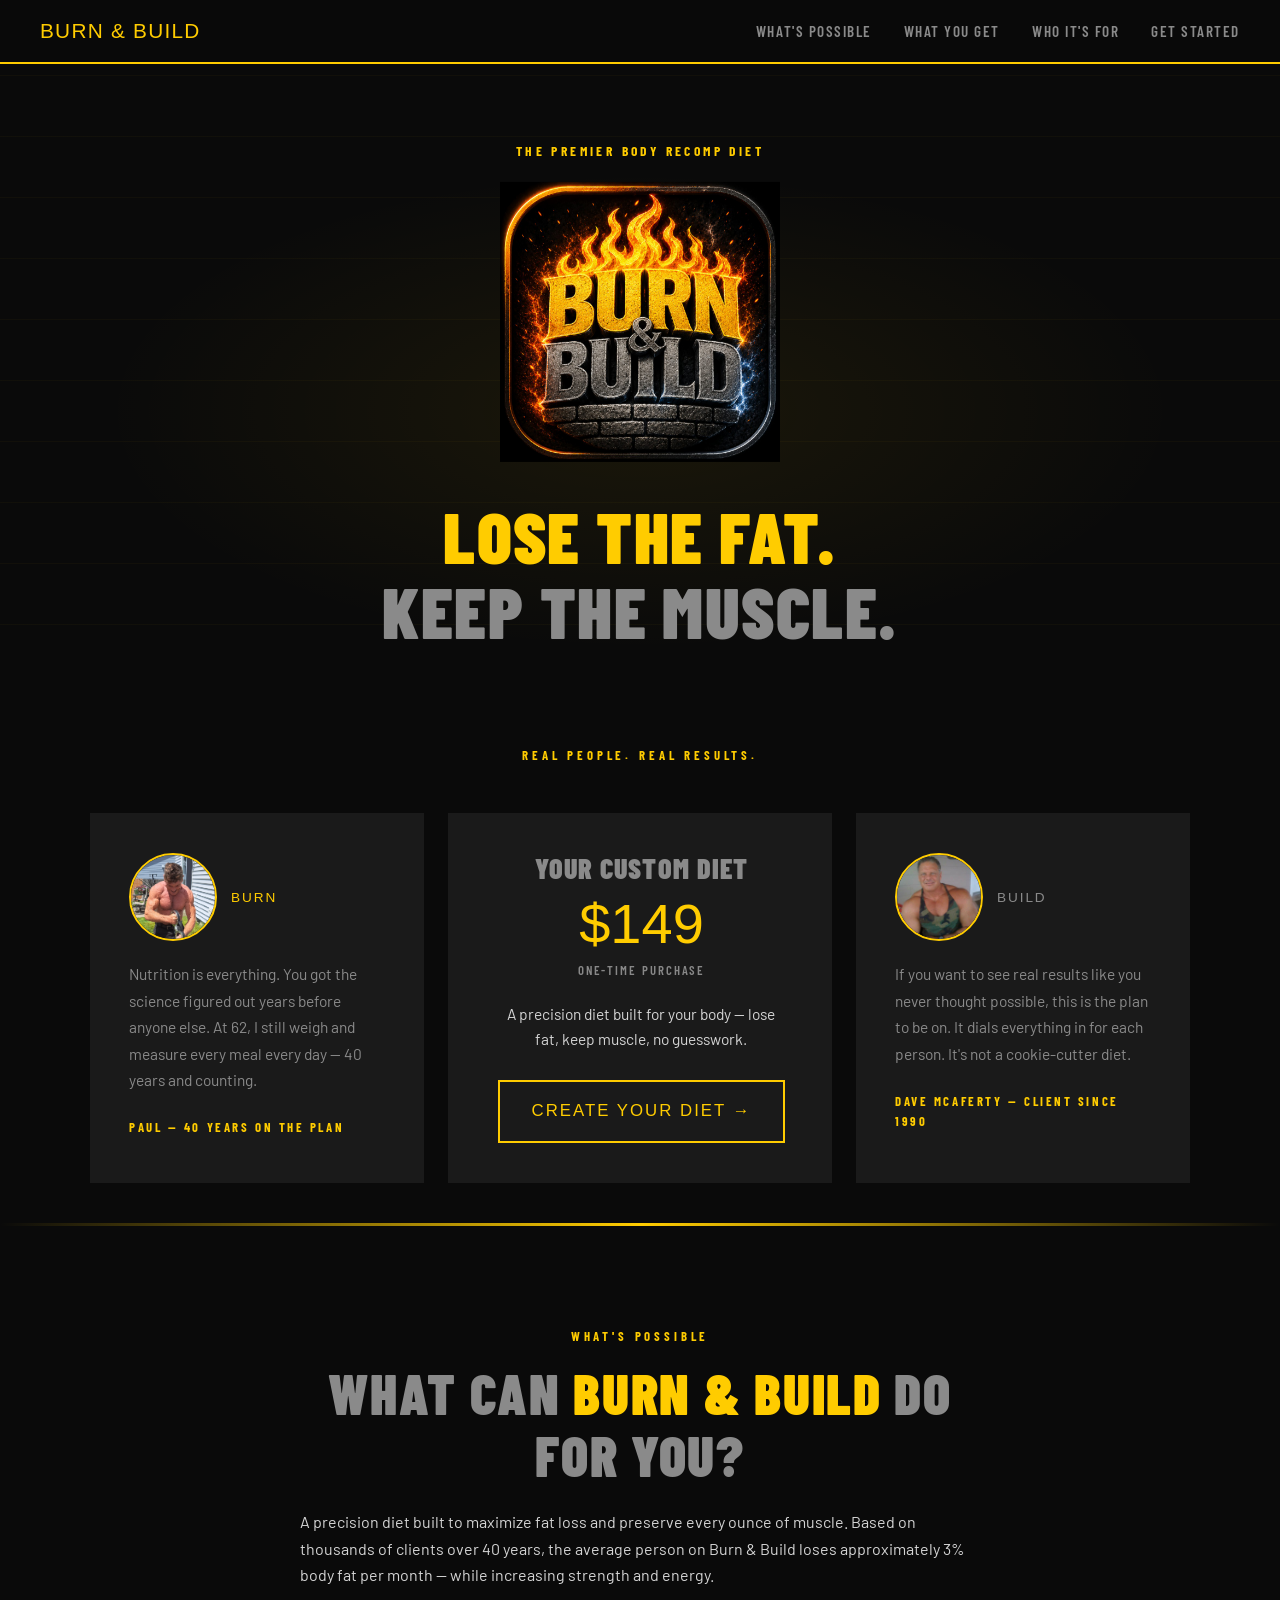
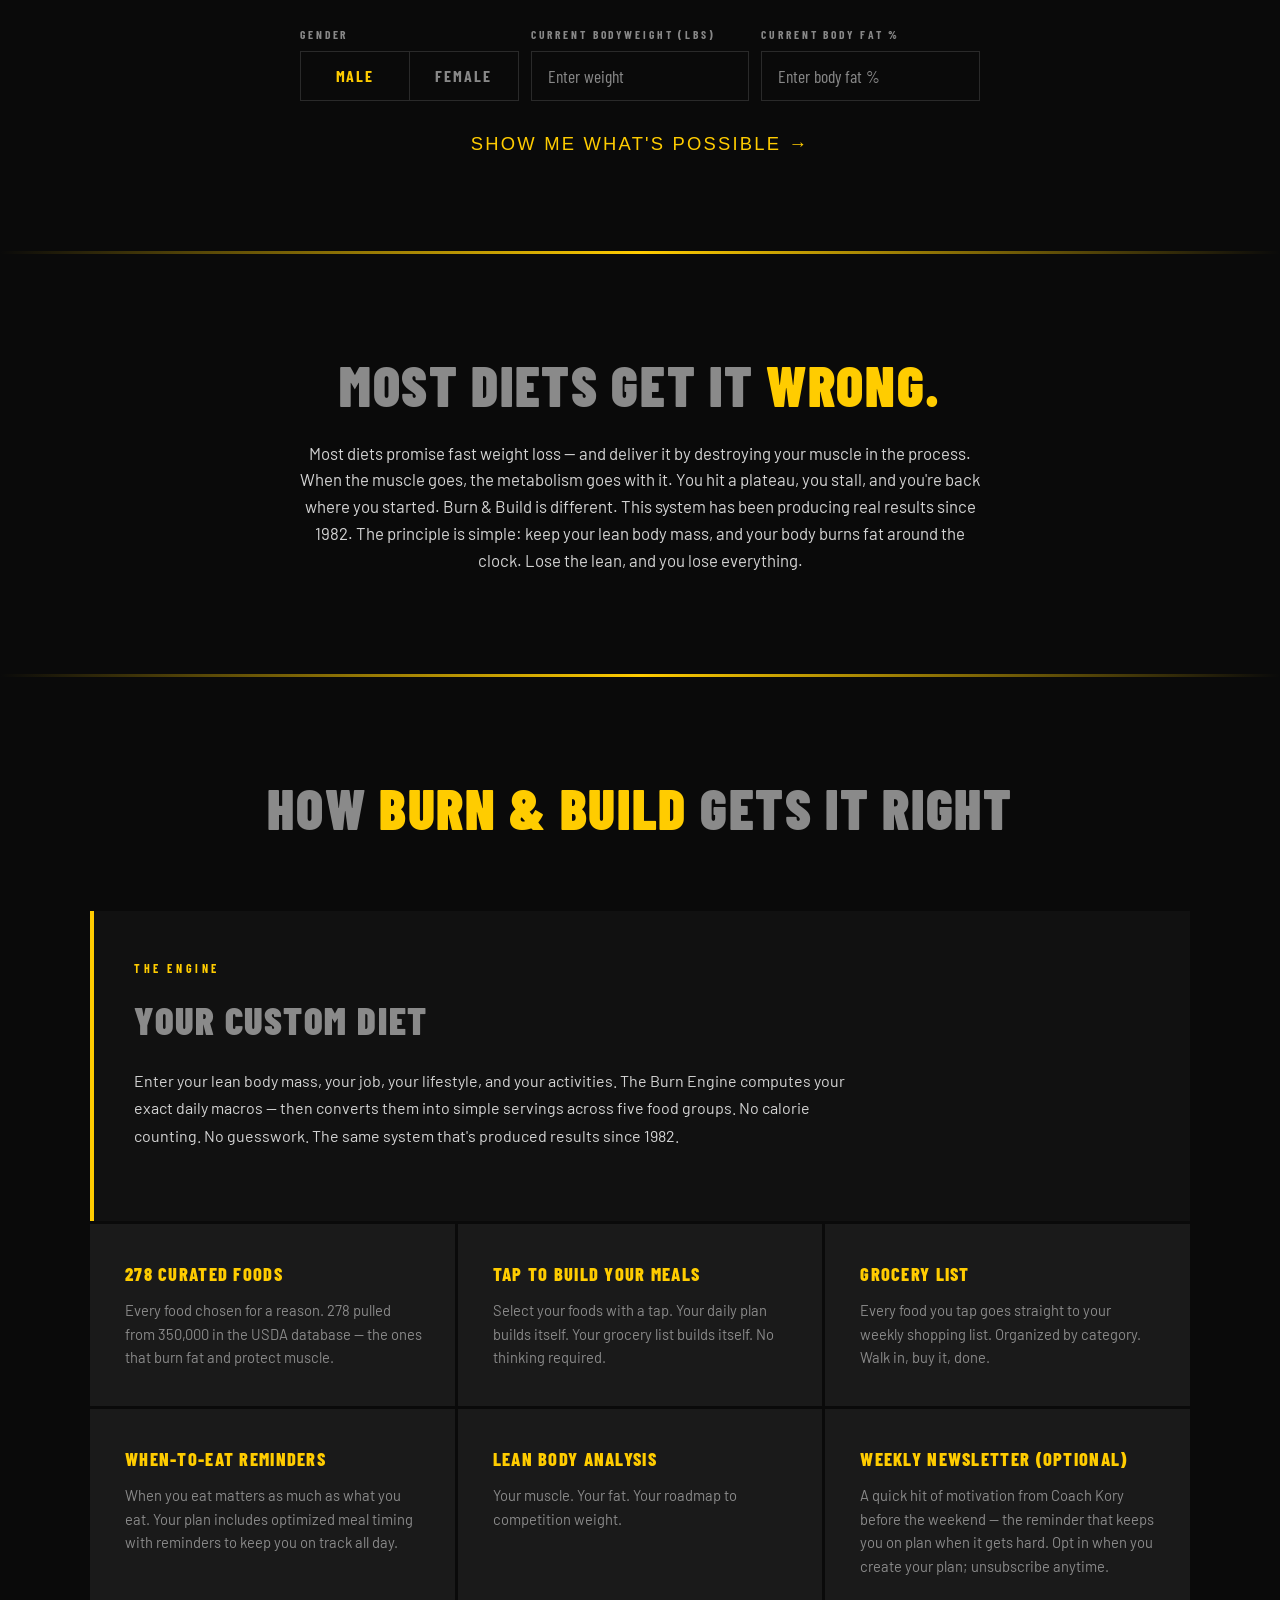
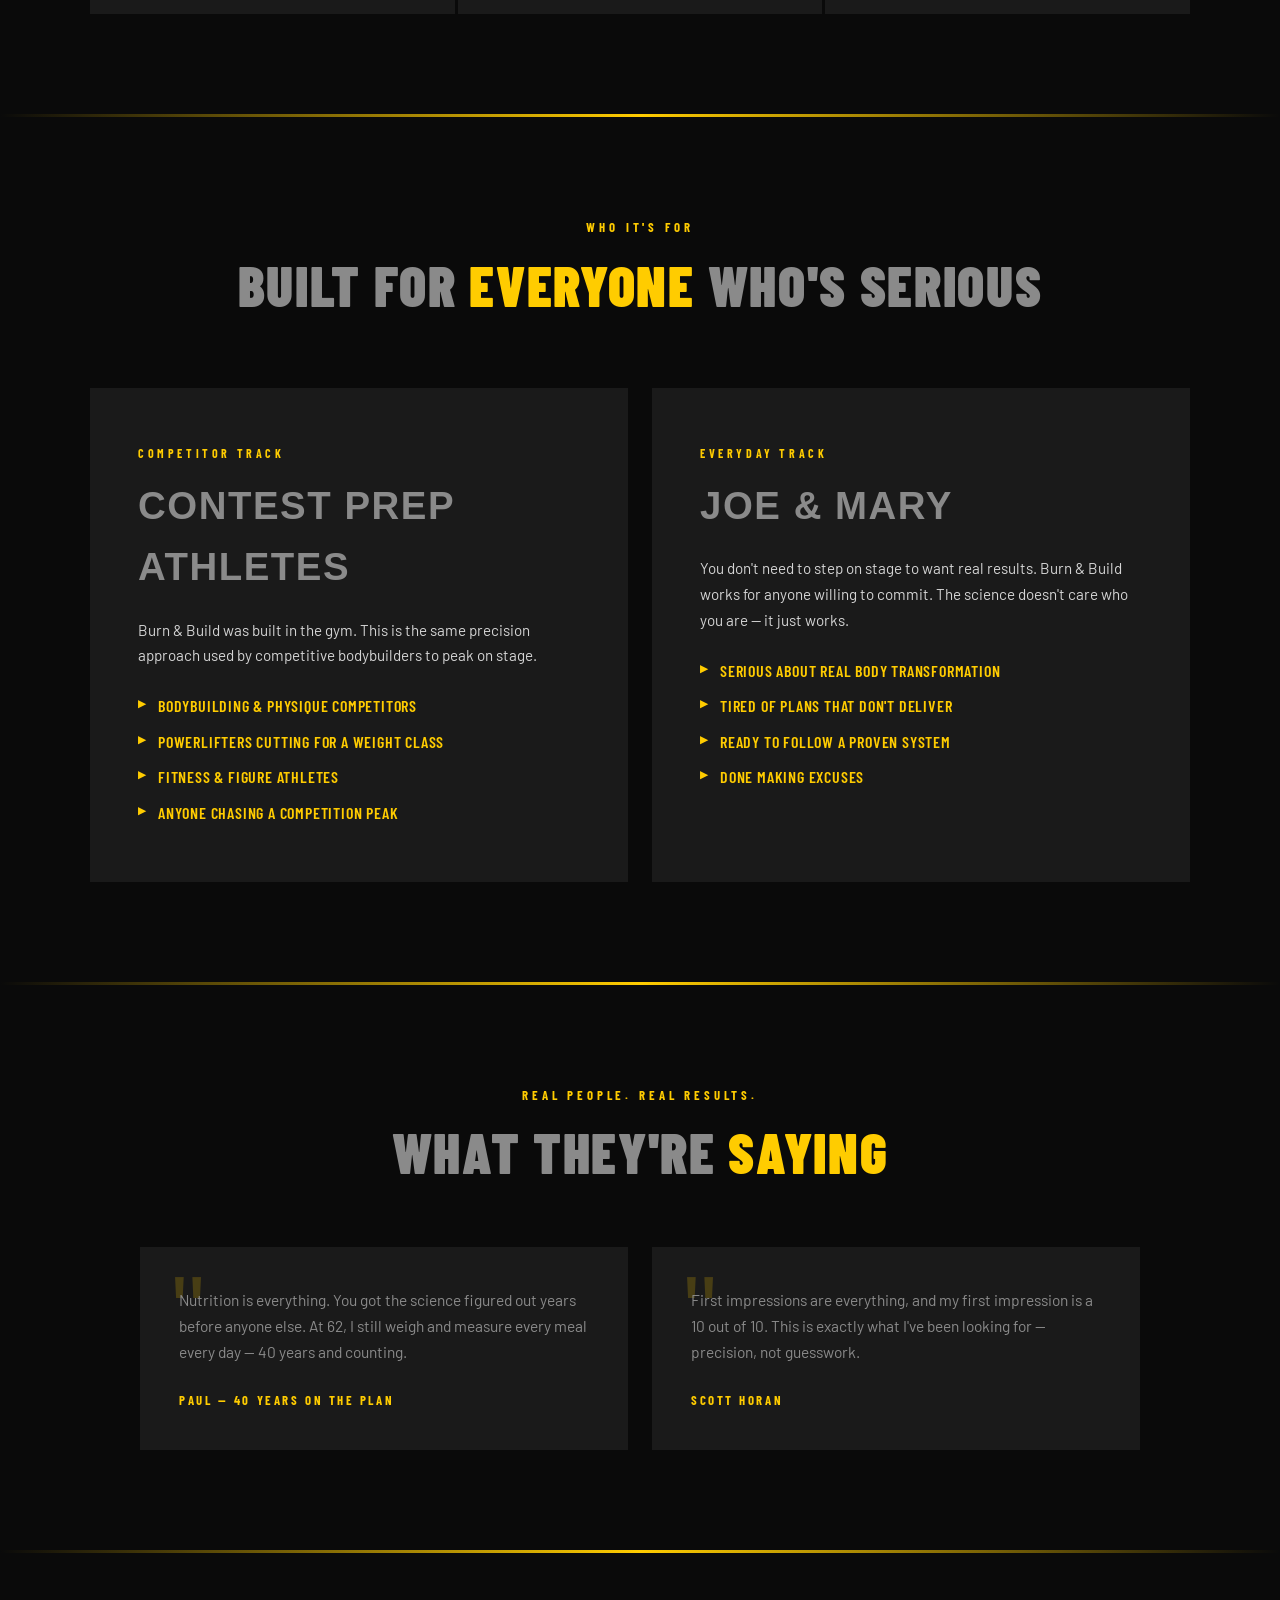
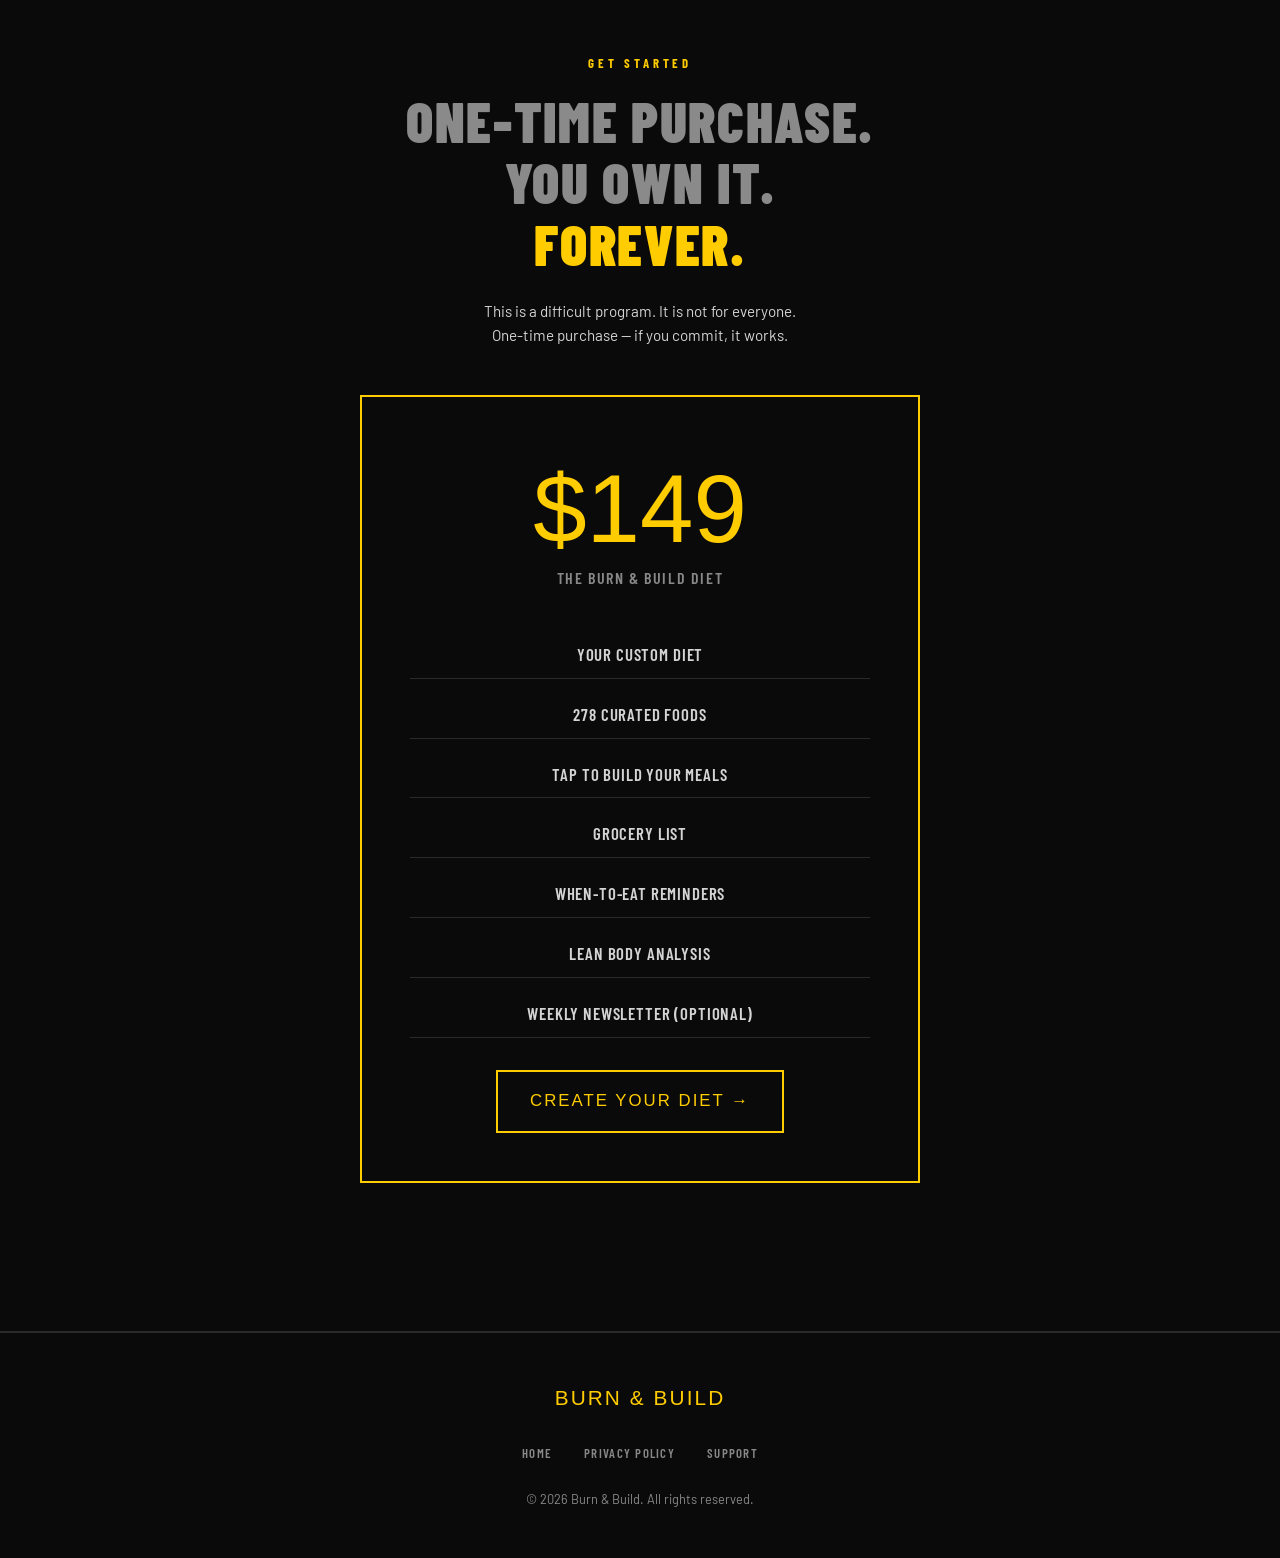
==== commit 78f1d27f: "Update hero eyebrow to The Premier Body Recomp Diet Co-authored-by: Kory Edwards <koryedwards-del@us" ====
--- a/index.html
+++ b/index.html
@@ -216,7 +216,7 @@
   </div>
 
   <section class="hero">
-    <p class="hero-eyebrow">Contest Prep Diet Program</p>
+    <p class="hero-eyebrow">The Premier Body Recomp Diet</p>
     <img class="hero-logo" src="img/brand/bblogo.png" alt="Burn &amp; Build" />
     <h1 class="hero-headline"><span class="hero-line-accent">Lose the Fat.</span><br />Keep the Muscle.</h1>
   </section>
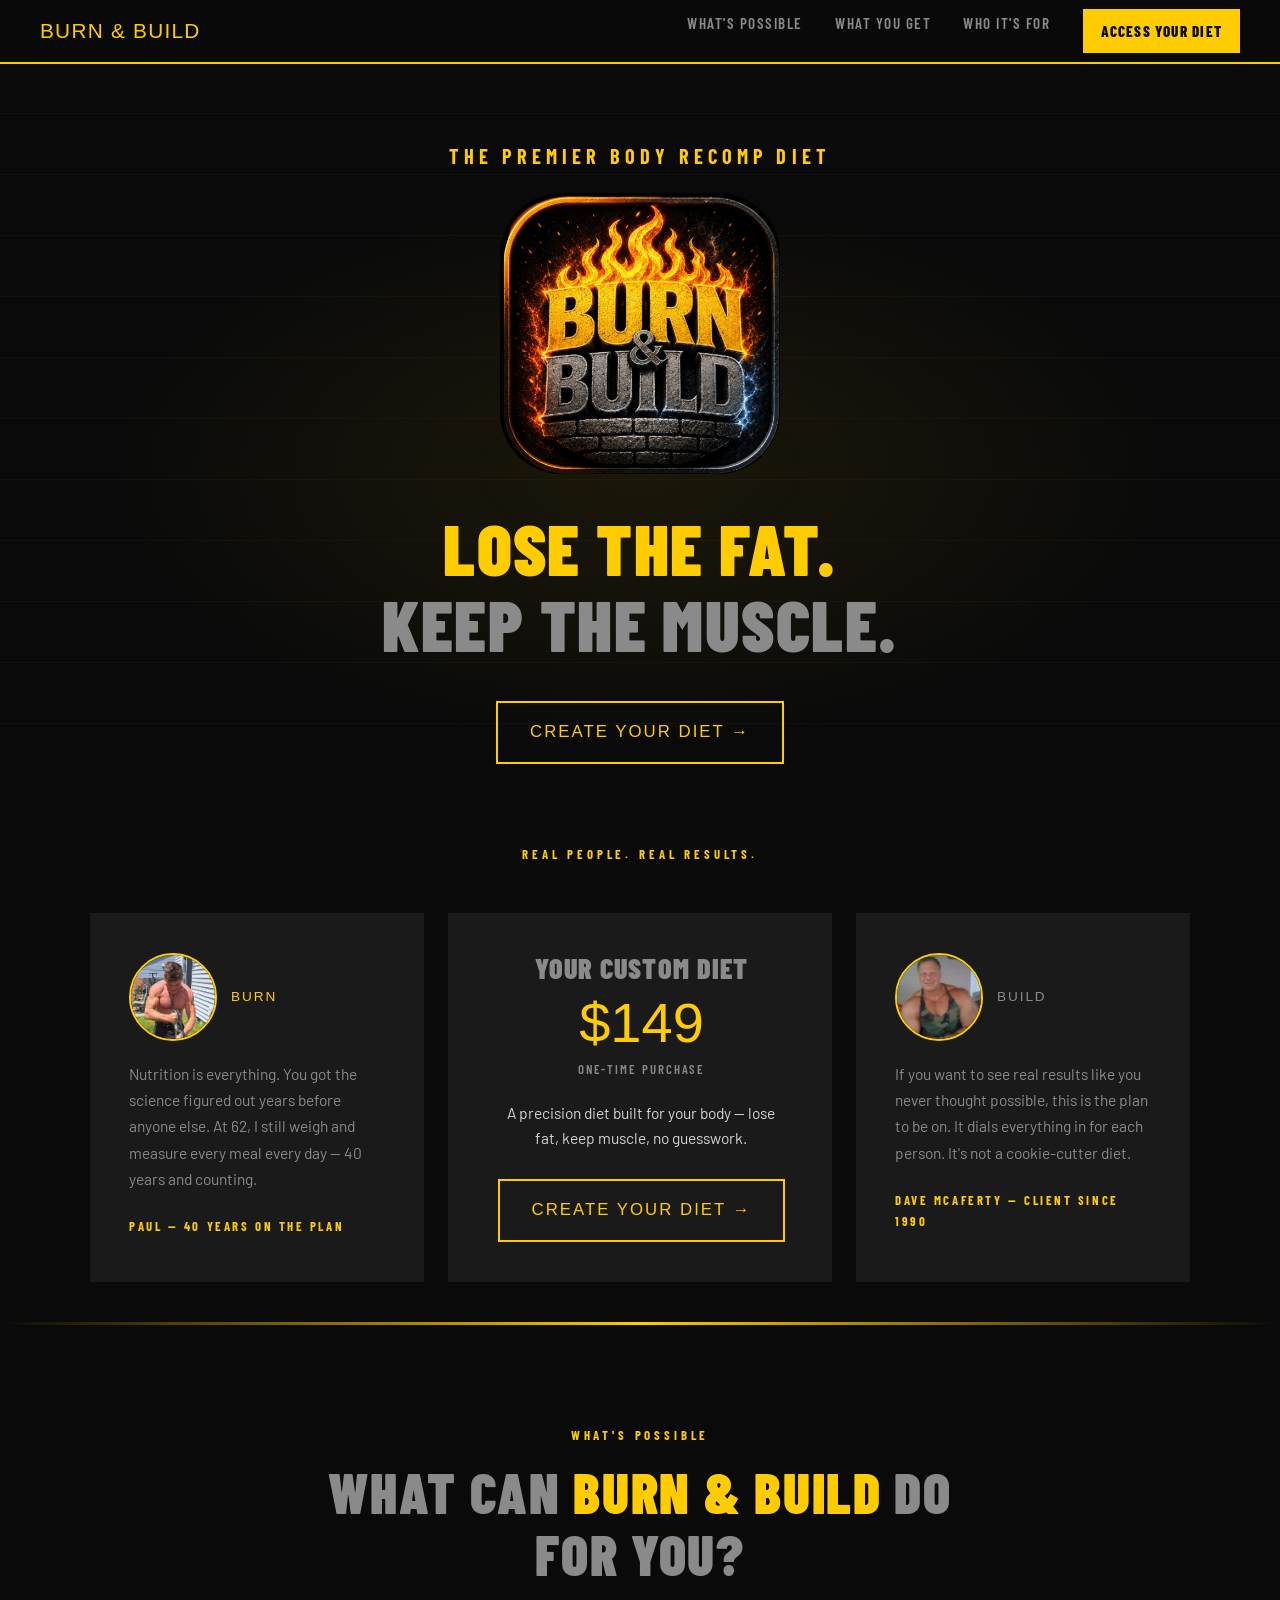
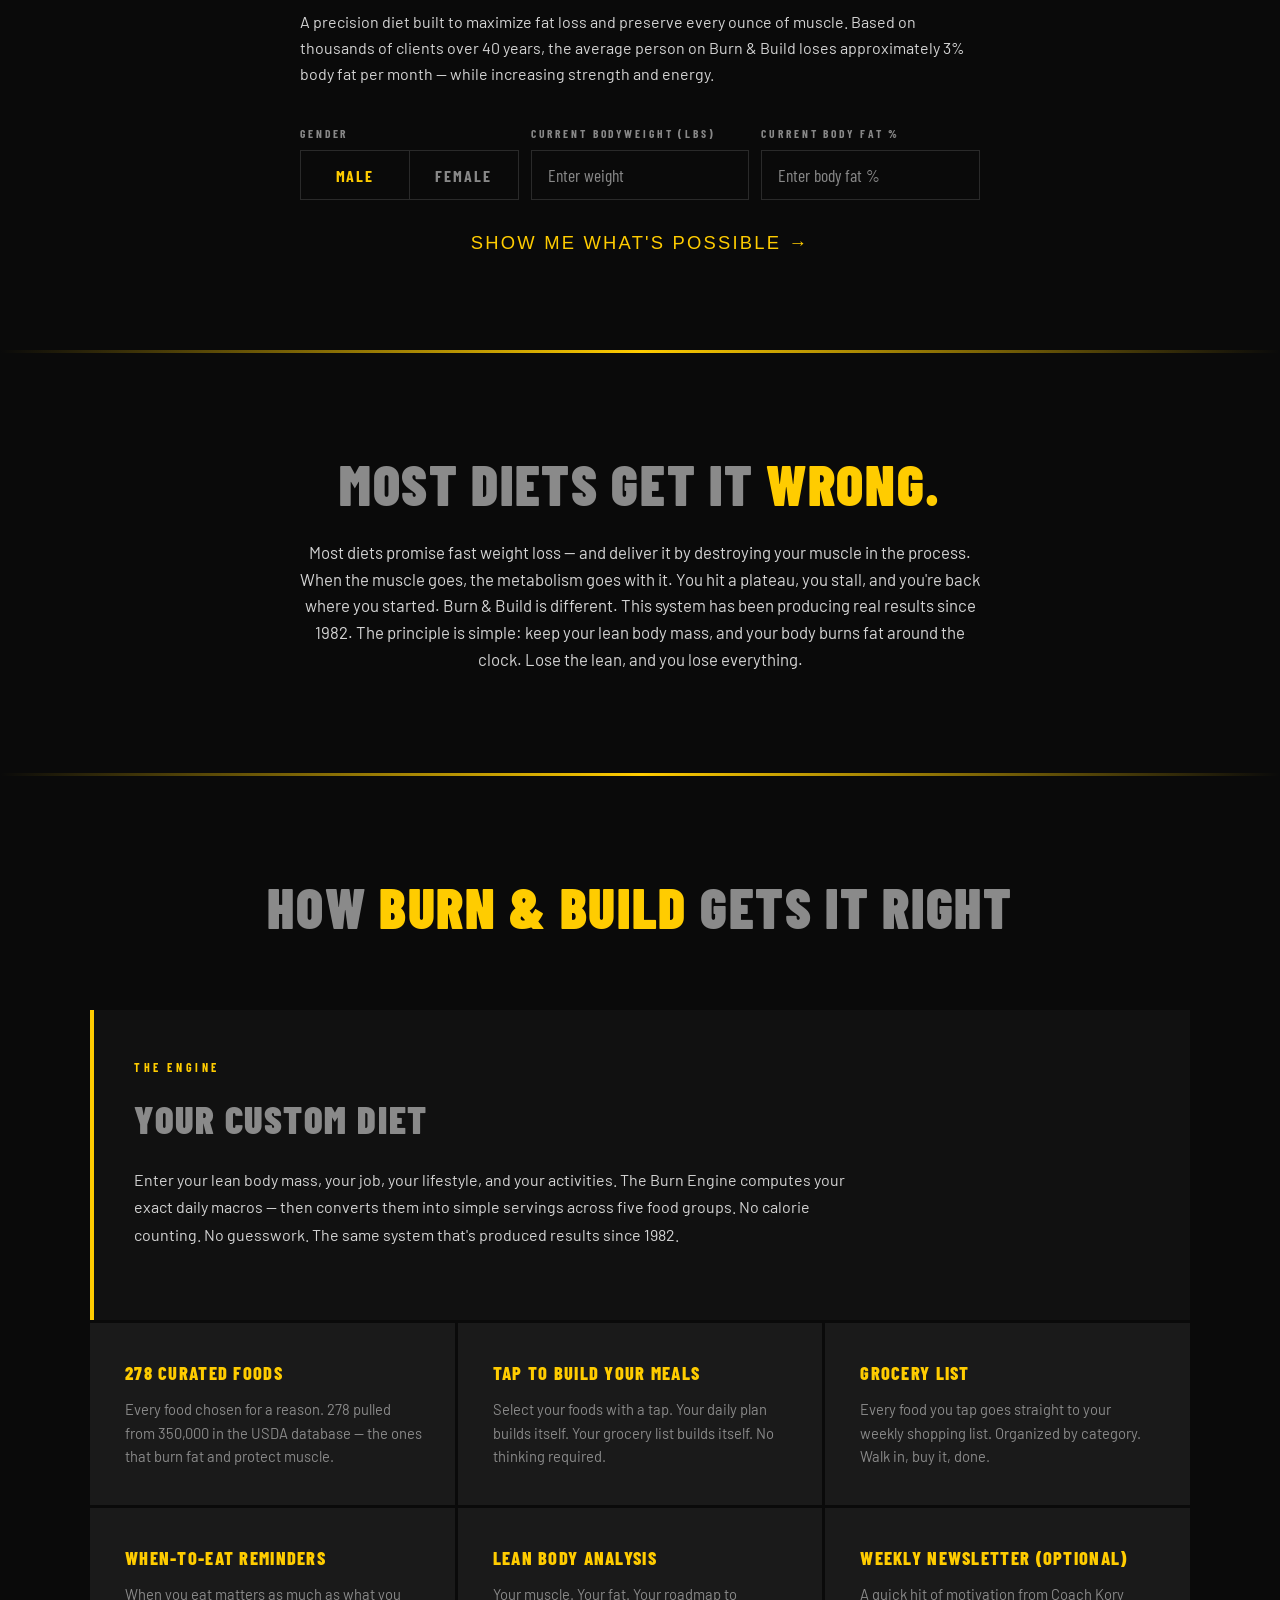
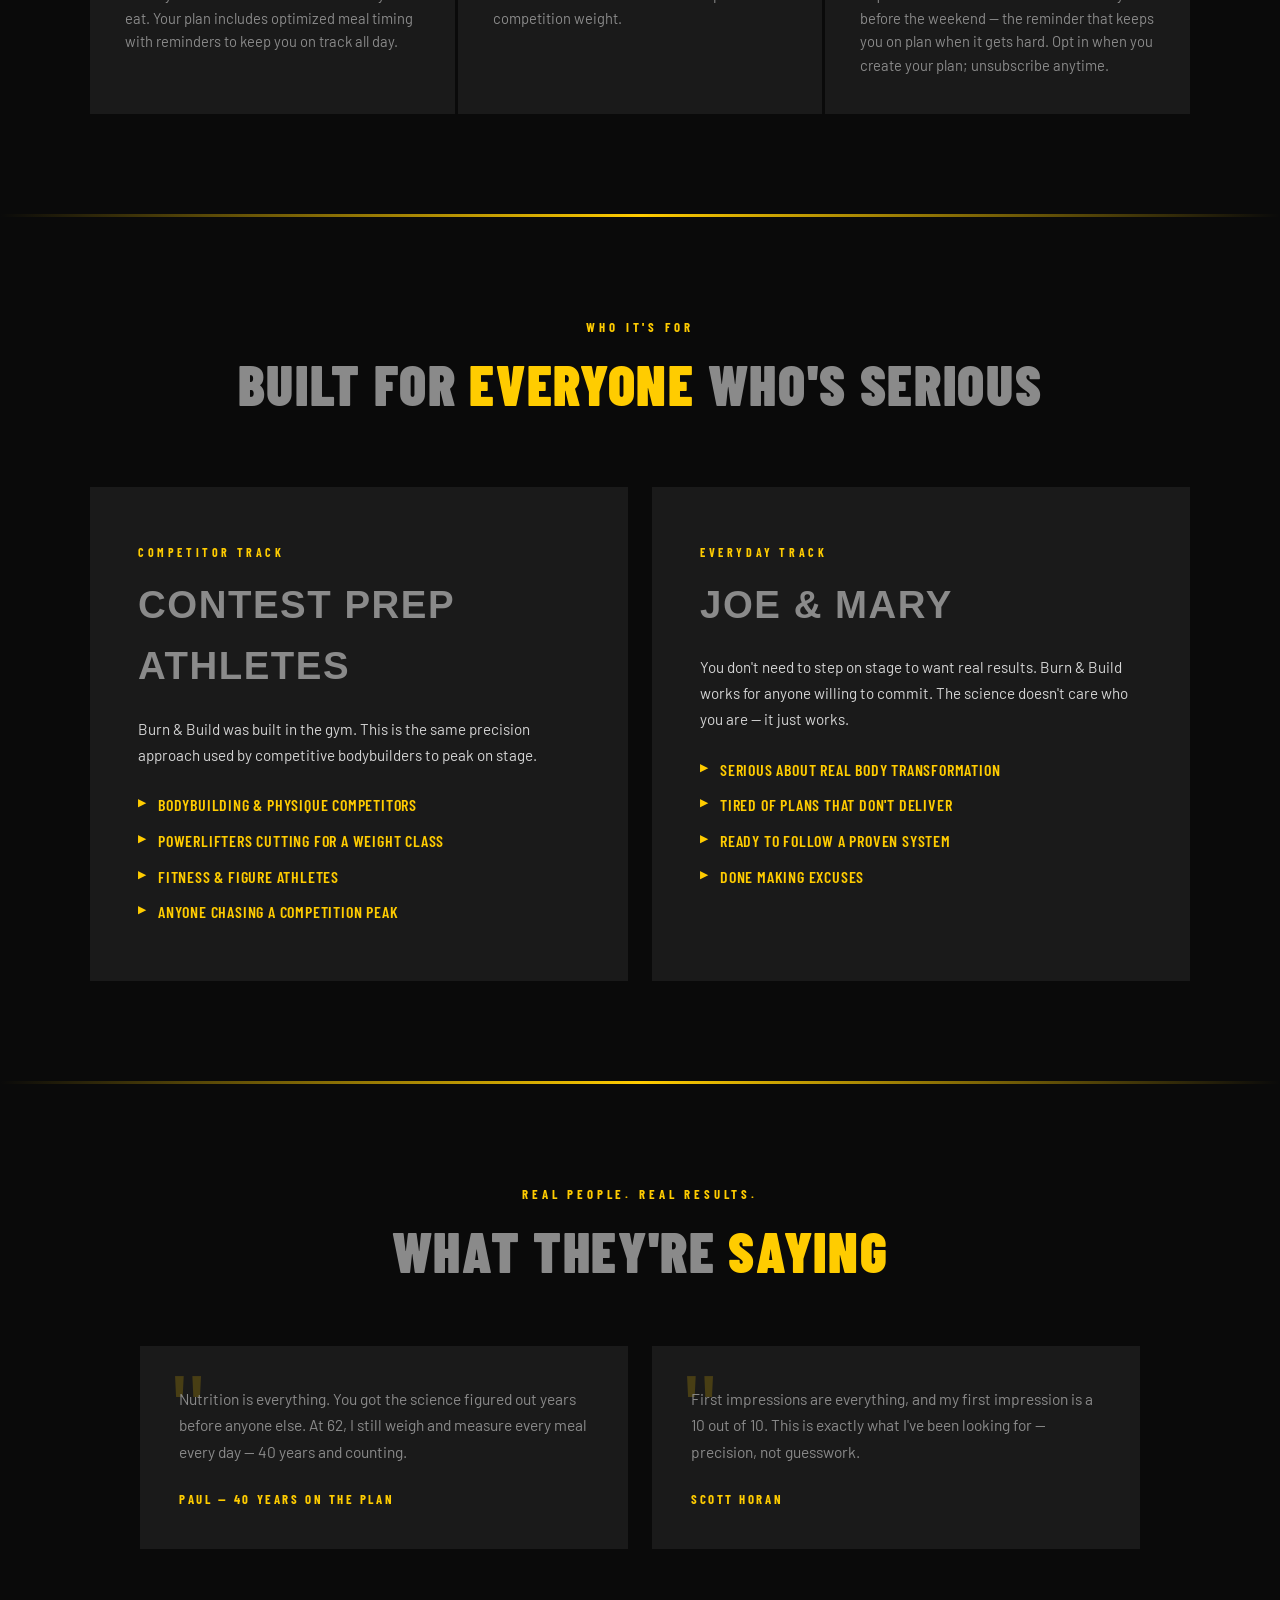
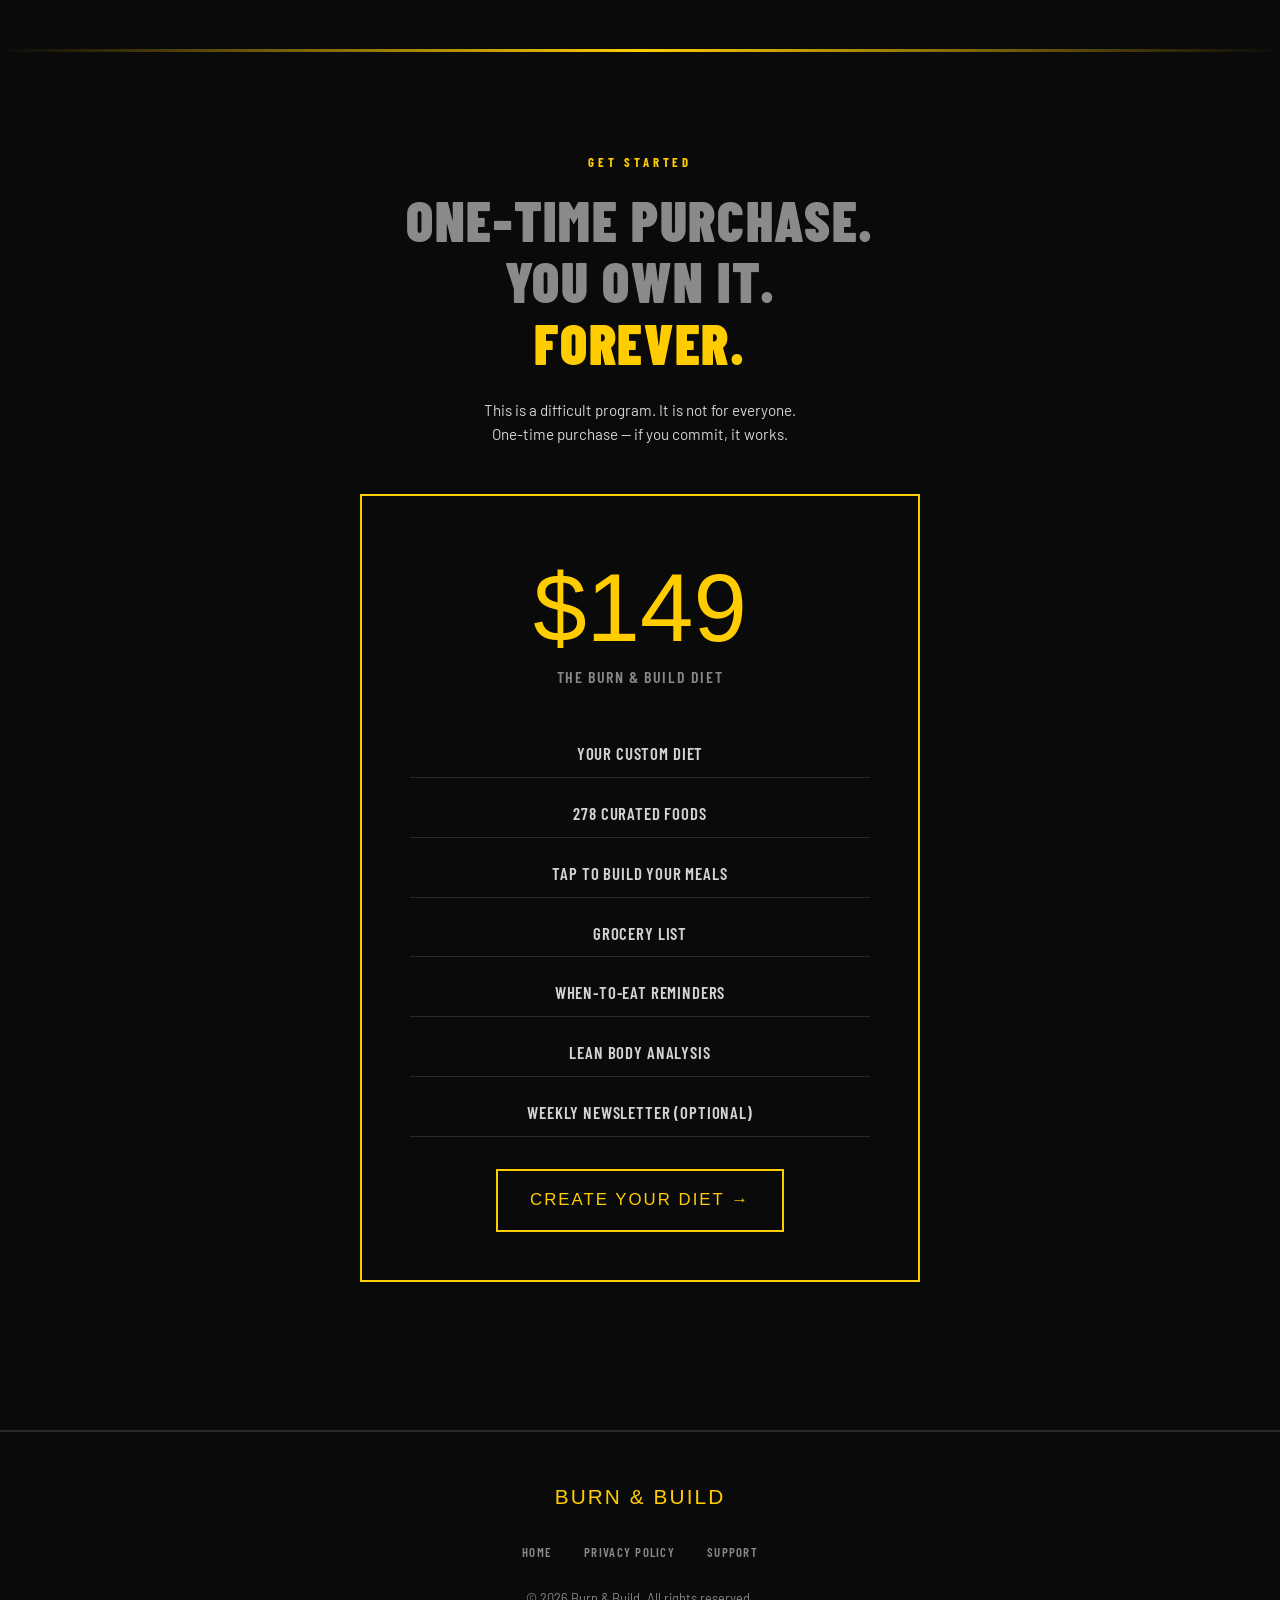
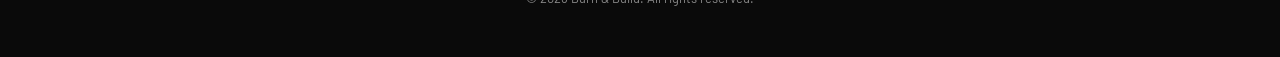
==== commit d6da7968: "Replace landing with PWA GitHub Pages site bundle Copy the working pwa-burn-and-build Pages build: l" ====
--- a/index.html
+++ b/index.html
@@ -3,8 +3,8 @@
 <head>
   <meta charset="UTF-8" />
   <meta name="viewport" content="width=device-width, initial-scale=1.0" />
-<link rel="canonical" href="https://burnandbuilddiet.com/" />
-  <meta name="description" content="A custom diet built from your body composition, job, workouts, and daily activity. No calorie counting. No guesswork. Athlete-tested since 1982." />
+  <meta name="apple-mobile-web-app-capable" content="no" />
+  <meta name="mobile-web-app-capable" content="no" />
   <meta name="theme-color" content="#0A0A0A" />
   <title>Burn &amp; Build — Keep the Muscle. Lose the Fat.</title>
   <link rel="icon" type="image/x-icon" href="favicon.ico">
@@ -21,9 +21,22 @@
 
     .hero-logo { width: min(280px, 72vw); height: auto; margin-bottom: 12px; opacity: 0; animation: fadeUp 0.7s 0.3s forwards; }
 
-    .hero-eyebrow { font-family: 'Barlow Condensed', sans-serif; font-weight: 700; font-size: 0.85rem; letter-spacing: 0.25em; text-transform: uppercase; color: var(--yellow); margin-bottom: 20px; opacity: 0; animation: fadeUp 0.7s 0.1s forwards; }
+    .hero-eyebrow { font-family: 'Barlow Condensed', sans-serif; font-weight: 700; font-size: 1.275rem; letter-spacing: 0.25em; text-transform: uppercase; color: var(--yellow); margin-bottom: 20px; opacity: 0; animation: fadeUp 0.7s 0.1s forwards; }
     .hero-headline { font-family: 'Barlow Condensed', sans-serif; font-weight: 900; font-size: clamp(2rem, 6vw, 4.5rem); line-height: 1.05; text-transform: uppercase; letter-spacing: 0.02em; max-width: 900px; margin: 24px 0 16px; opacity: 0; animation: fadeUp 0.7s 0.6s forwards; color: var(--gray-heading); }
     .hero-headline .hero-line-accent { color: var(--yellow); }
+    .hero-cta { margin-top: 32px; opacity: 0; animation: fadeUp 0.7s 0.85s forwards; }
+
+    .nav-cta {
+      display: inline-flex;
+      align-items: center;
+      justify-content: center;
+      padding: 10px 18px !important;
+      background: var(--yellow) !important;
+      color: var(--black) !important;
+      font-weight: 800 !important;
+      letter-spacing: 0.08em !important;
+    }
+    .nav-cta:hover { opacity: 0.85; color: var(--black) !important; }
     @keyframes fadeUp { from { opacity: 0; transform: translateY(24px); } to { opacity: 1; transform: translateY(0); } }
 
     .btn-cta {
@@ -200,7 +213,7 @@
       <li><a href="#calculator">What's Possible</a></li>
       <li><a href="#how">What You Get</a></li>
       <li><a href="#who">Who It's For</a></li>
-      <li><a href="#pricing">Get Started</a></li>
+      <li><a href="/program-report/?page=menuplanner" class="nav-cta">Access Your Diet</a></li>
     </ul>
     <button class="hamburger" id="hamburger" aria-label="Menu">
       <span></span><span></span><span></span>
@@ -210,15 +223,17 @@
     <a href="#calculator">What's Possible</a>
     <a href="#how">What You Get</a>
     <a href="#who">Who It's For</a>
-    <a href="#pricing">Get Started</a>
-    <a href="/privacypolicy.html">Privacy Policy</a>
-    <a href="/support.html">Support</a>
+    <a href="/program-report/?page=menuplanner">Access Your Diet</a>
+    <a href="#pricing">Pricing</a>
+    <a href="/privacypolicy">Privacy Policy</a>
+    <a href="/support">Support</a>
   </div>
 
   <section class="hero">
     <p class="hero-eyebrow">The Premier Body Recomp Diet</p>
-    <img class="hero-logo" src="img/brand/bblogo.png" alt="Burn &amp; Build" />
+    <img class="hero-logo" src="/img/brand/bblogo1.png" alt="Burn &amp; Build" />
     <h1 class="hero-headline"><span class="hero-line-accent">Lose the Fat.</span><br />Keep the Muscle.</h1>
+    <a class="btn-cta hero-cta" href="/questionnaire/#welcome">Create Your Diet &rarr;</a>
   </section>
 
   <section class="guide" id="guide">
@@ -238,7 +253,7 @@
           <div class="guide-cta-price">$149</div>
           <p class="guide-cta-period">One-Time Purchase</p>
           <p class="guide-cta-body">A precision diet built for your body — lose fat, keep muscle, no guesswork.</p>
-          <a class="btn-cta" href="https://gettheburnandbuildapp.com/createyourfoodplan/?browse=1">Create Your Diet &rarr;</a>
+          <a class="btn-cta" href="/questionnaire/#welcome">Create Your Diet &rarr;</a>
         </div>
         <div class="testi">
           <div class="guide-photo-label">
@@ -412,7 +427,7 @@
           <li>Lean Body Analysis</li>
           <li>Weekly Newsletter (optional)</li>
         </ul>
-        <a class="btn-cta" href="https://gettheburnandbuildapp.com/createyourfoodplan/?browse=1">Create Your Diet &rarr;</a>
+        <a class="btn-cta" href="/questionnaire/#welcome">Create Your Diet &rarr;</a>
       </div>
     </div>
   </section>
@@ -421,8 +436,8 @@
     <div class="footer-logo">Burn &amp; Build</div>
     <ul class="footer-links">
       <li><a href="/">Home</a></li>
-      <li><a href="/privacypolicy.html">Privacy Policy</a></li>
-      <li><a href="/support.html">Support</a></li>
+      <li><a href="/privacypolicy">Privacy Policy</a></li>
+      <li><a href="/support">Support</a></li>
     </ul>
     <p class="footer-copy">&copy; 2026 Burn &amp; Build. All rights reserved.</p>
   </footer>
--- a/css/tokens.css
+++ b/css/tokens.css
@@ -5,7 +5,7 @@
   --yellow: #FFCC00;
   --yellow-rgb: 255, 204, 0;
   --yellow-dim: #C99700;
-  /* Logo colors — match img/brand/bblogo.png (canonical logo asset) */
+  /* Logo colors — match img/brand/bblogo1.png */
   --logo-burn: #FDC500;
   --logo-build: #8A8A8A;
   --flame: var(--yellow);
@@ -23,7 +23,7 @@
   --gray-muted: #888888;
   --gray-light: #D4D4D4;
 
-  /* App semantics (creator + myplan) */
+  /* App semantics (desktop web) */
   --bg: var(--black);
   --card: var(--gray);
   --border: var(--gray-mid);
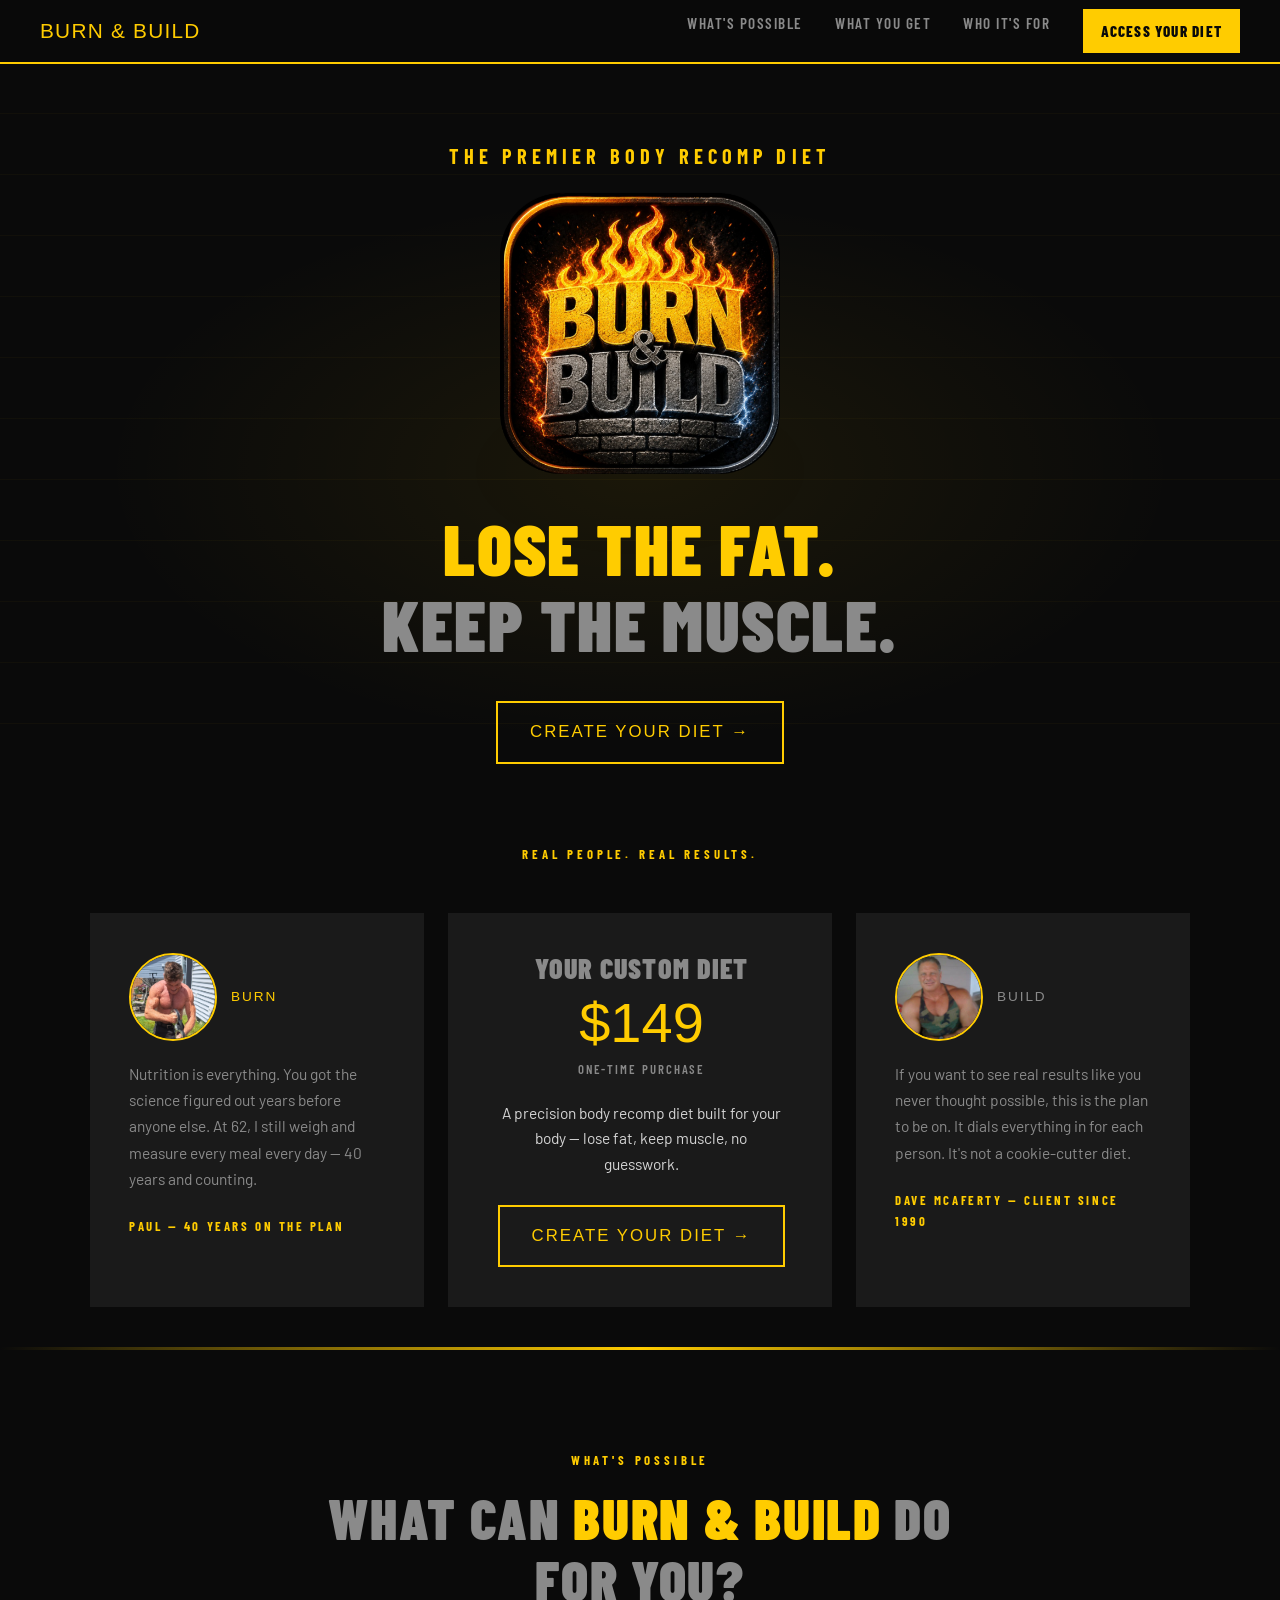
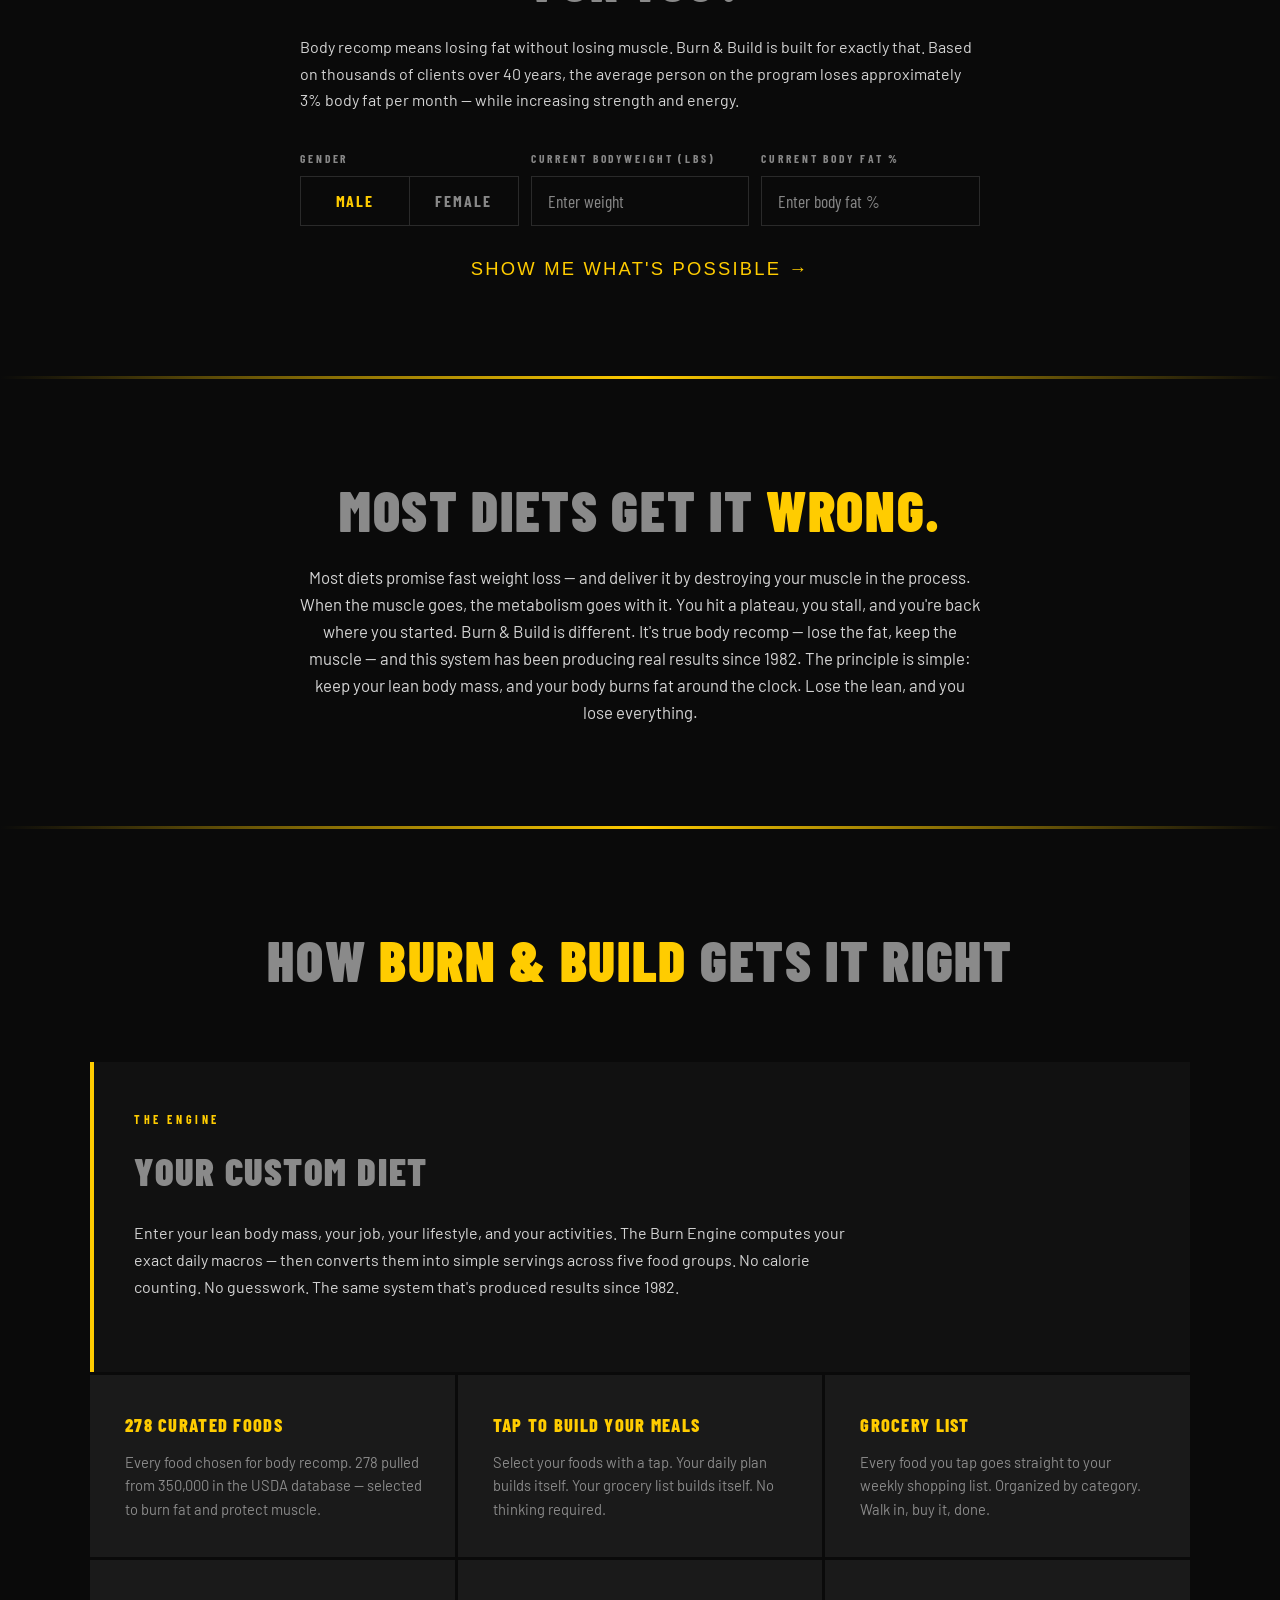
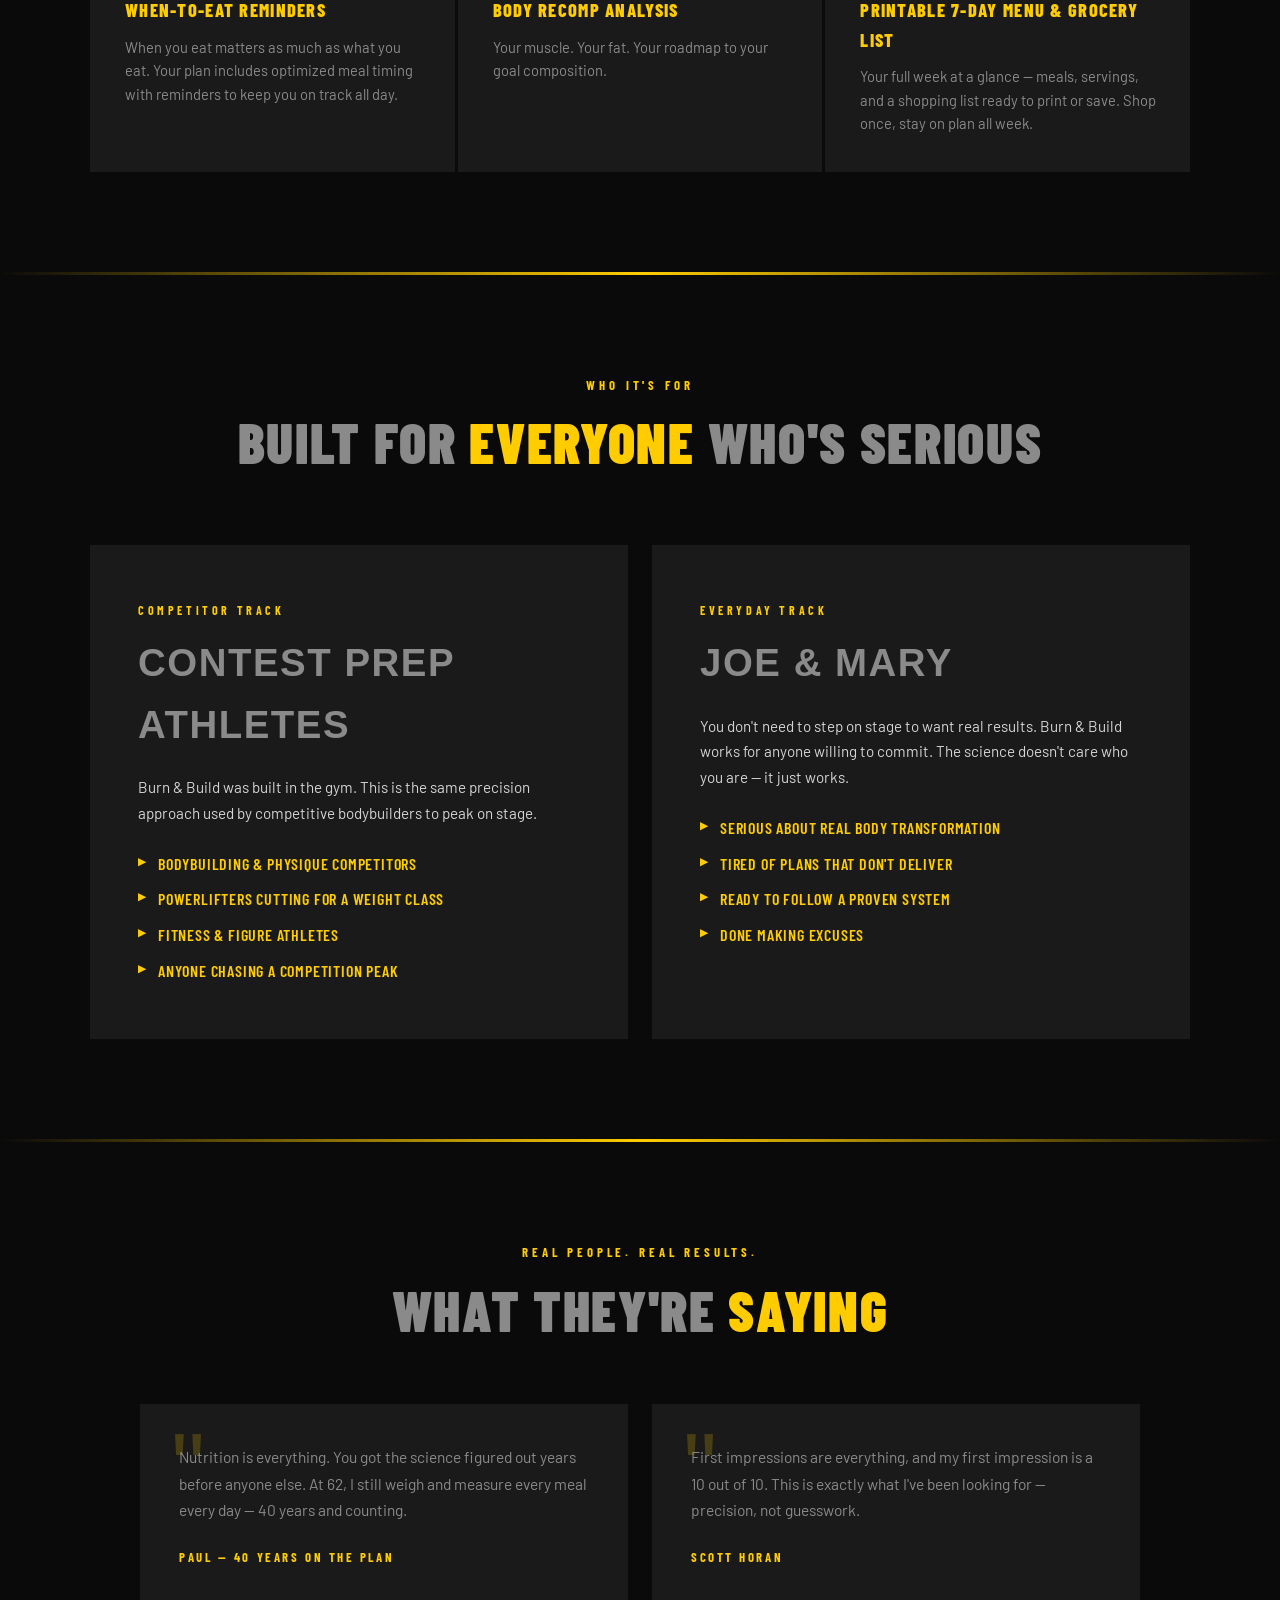
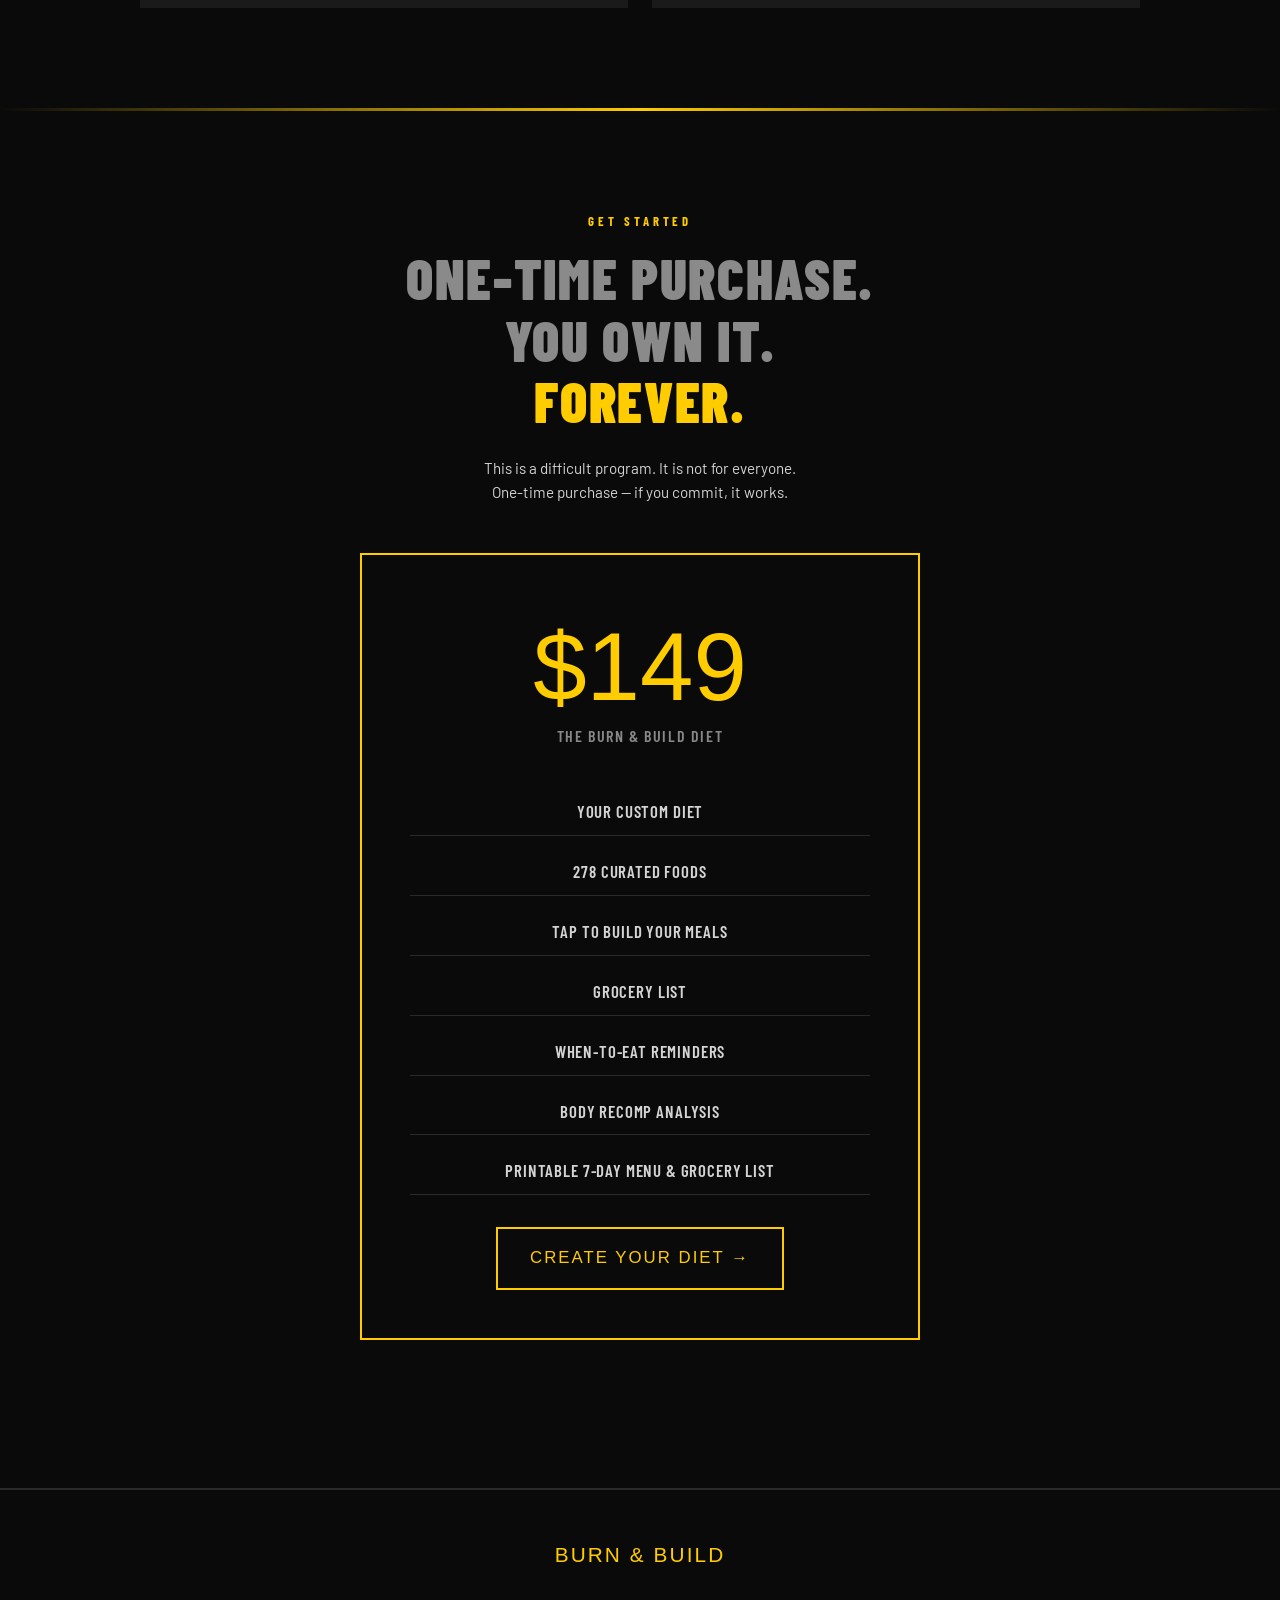
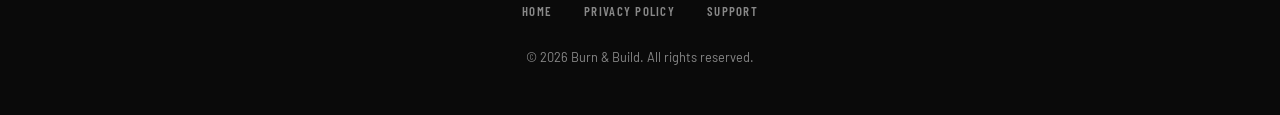
==== commit ef952cb1: "Align landing copy with body recomp positioning - Rename Lean Body Analysis to Body Recomp Analysis " ====
--- a/index.html
+++ b/index.html
@@ -252,7 +252,7 @@
           <h3 class="guide-cta-title">Your Custom Diet</h3>
           <div class="guide-cta-price">$149</div>
           <p class="guide-cta-period">One-Time Purchase</p>
-          <p class="guide-cta-body">A precision diet built for your body — lose fat, keep muscle, no guesswork.</p>
+          <p class="guide-cta-body">A precision body recomp diet built for your body — lose fat, keep muscle, no guesswork.</p>
           <a class="btn-cta" href="/questionnaire/#welcome">Create Your Diet &rarr;</a>
         </div>
         <div class="testi">
@@ -274,7 +274,7 @@
         <p class="section-label">What's Possible</p>
         <h2 class="section-title">What Can <span>Burn &amp; Build</span> Do for You?</h2>
       </div>
-      <p class="calc-intro">A precision diet built to maximize fat loss and preserve every ounce of muscle. Based on thousands of clients over 40 years, the average person on Burn &amp; Build loses approximately 3% body fat per month — while increasing strength and energy.</p>
+      <p class="calc-intro">Body recomp means losing fat without losing muscle. Burn &amp; Build is built for exactly that. Based on thousands of clients over 40 years, the average person on the program loses approximately 3% body fat per month — while increasing strength and energy.</p>
 
       <div class="calc-row">
         <div class="calc-col">
@@ -317,7 +317,7 @@
 
   <section class="philosophy">
     <h2 class="section-title">Most Diets Get It <span>Wrong.</span></h2>
-    <p class="section-body">Most diets promise fast weight loss — and deliver it by destroying your muscle in the process. When the muscle goes, the metabolism goes with it. You hit a plateau, you stall, and you're back where you started. Burn &amp; Build is different. This system has been producing real results since 1982. The principle is simple: keep your lean body mass, and your body burns fat around the clock. Lose the lean, and you lose everything.</p>
+    <p class="section-body">Most diets promise fast weight loss — and deliver it by destroying your muscle in the process. When the muscle goes, the metabolism goes with it. You hit a plateau, you stall, and you're back where you started. Burn &amp; Build is different. It's true body recomp — lose the fat, keep the muscle — and this system has been producing real results since 1982. The principle is simple: keep your lean body mass, and your body burns fat around the clock. Lose the lean, and you lose everything.</p>
   </section>
 
   <div class="divider"></div>
@@ -335,7 +335,7 @@
       <div class="deliver-grid">
         <div class="deliver-card">
           <div class="deliver-title">278 Curated Foods</div>
-          <p class="deliver-body">Every food chosen for a reason. 278 pulled from 350,000 in the USDA database — the ones that burn fat and protect muscle.</p>
+          <p class="deliver-body">Every food chosen for body recomp. 278 pulled from 350,000 in the USDA database — selected to burn fat and protect muscle.</p>
         </div>
         <div class="deliver-card">
           <div class="deliver-title">Tap to Build Your Meals</div>
@@ -350,12 +350,12 @@
           <p class="deliver-body">When you eat matters as much as what you eat. Your plan includes optimized meal timing with reminders to keep you on track all day.</p>
         </div>
         <div class="deliver-card">
-          <div class="deliver-title">Lean Body Analysis</div>
-          <p class="deliver-body">Your muscle. Your fat. Your roadmap to competition weight.</p>
+          <div class="deliver-title">Body Recomp Analysis</div>
+          <p class="deliver-body">Your muscle. Your fat. Your roadmap to your goal composition.</p>
         </div>
         <div class="deliver-card">
-          <div class="deliver-title">Weekly Newsletter (optional)</div>
-          <p class="deliver-body">A quick hit of motivation from Coach Kory before the weekend — the reminder that keeps you on plan when it gets hard. Opt in when you create your plan; unsubscribe anytime.</p>
+          <div class="deliver-title">Printable 7-Day Menu &amp; Grocery List</div>
+          <p class="deliver-body">Your full week at a glance — meals, servings, and a shopping list ready to print or save. Shop once, stay on plan all week.</p>
         </div>
       </div>
     </div>
@@ -424,8 +424,8 @@
           <li>Tap to Build Your Meals</li>
           <li>Grocery List</li>
           <li>When-to-Eat Reminders</li>
-          <li>Lean Body Analysis</li>
-          <li>Weekly Newsletter (optional)</li>
+          <li>Body Recomp Analysis</li>
+          <li>Printable 7-Day Menu &amp; Grocery List</li>
         </ul>
         <a class="btn-cta" href="/questionnaire/#welcome">Create Your Diet &rarr;</a>
       </div>
@@ -484,7 +484,7 @@
       var timeStr = wholeWeeks + ' weeks';
 
       document.getElementById('calc-narrative').innerHTML =
-        '<strong>Pro Tip:</strong> Transforming your body is a balance of lean body mass (muscle shape) and how much body fat is covering it up. Based on your current weight and body fat, Burn &amp; Build can take you from <strong>' +
+        '<strong>Pro Tip:</strong> Body recomp comes down to muscle and body fat — the shape underneath and how much is covering it. Based on your current weight and body fat, Burn &amp; Build can take you from <strong>' +
         weight.toFixed(0) + ' lbs at ' + bf.toFixed(0) + '%</strong> to <strong>' +
         finalWeight.toFixed(1) + ' lbs at ' + targetBf + '%</strong> in <strong>' + timeStr +
         '</strong> — while increasing your strength and energy. If the projected body weight at your desired body fat seems too low, it means you need more muscle. Participate in weight training and follow your Burn &amp; Build program for fastest results.';
